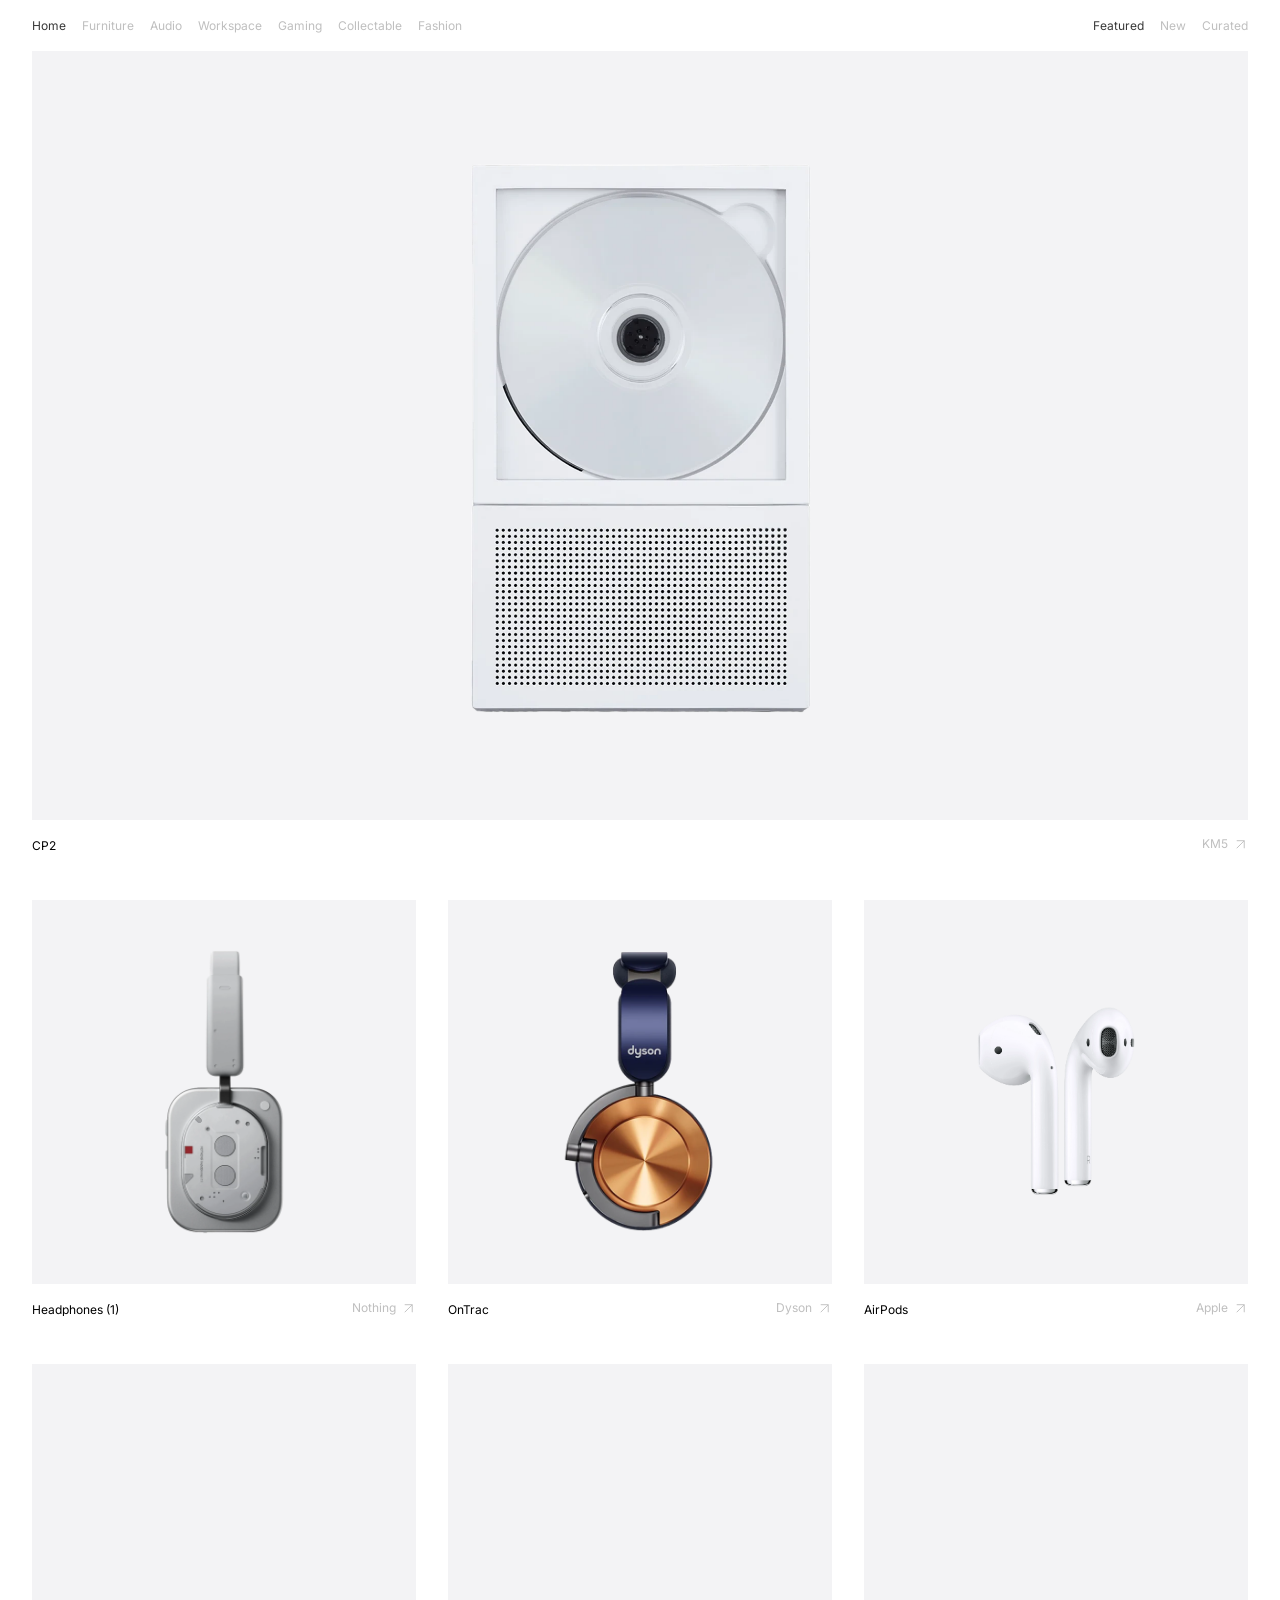
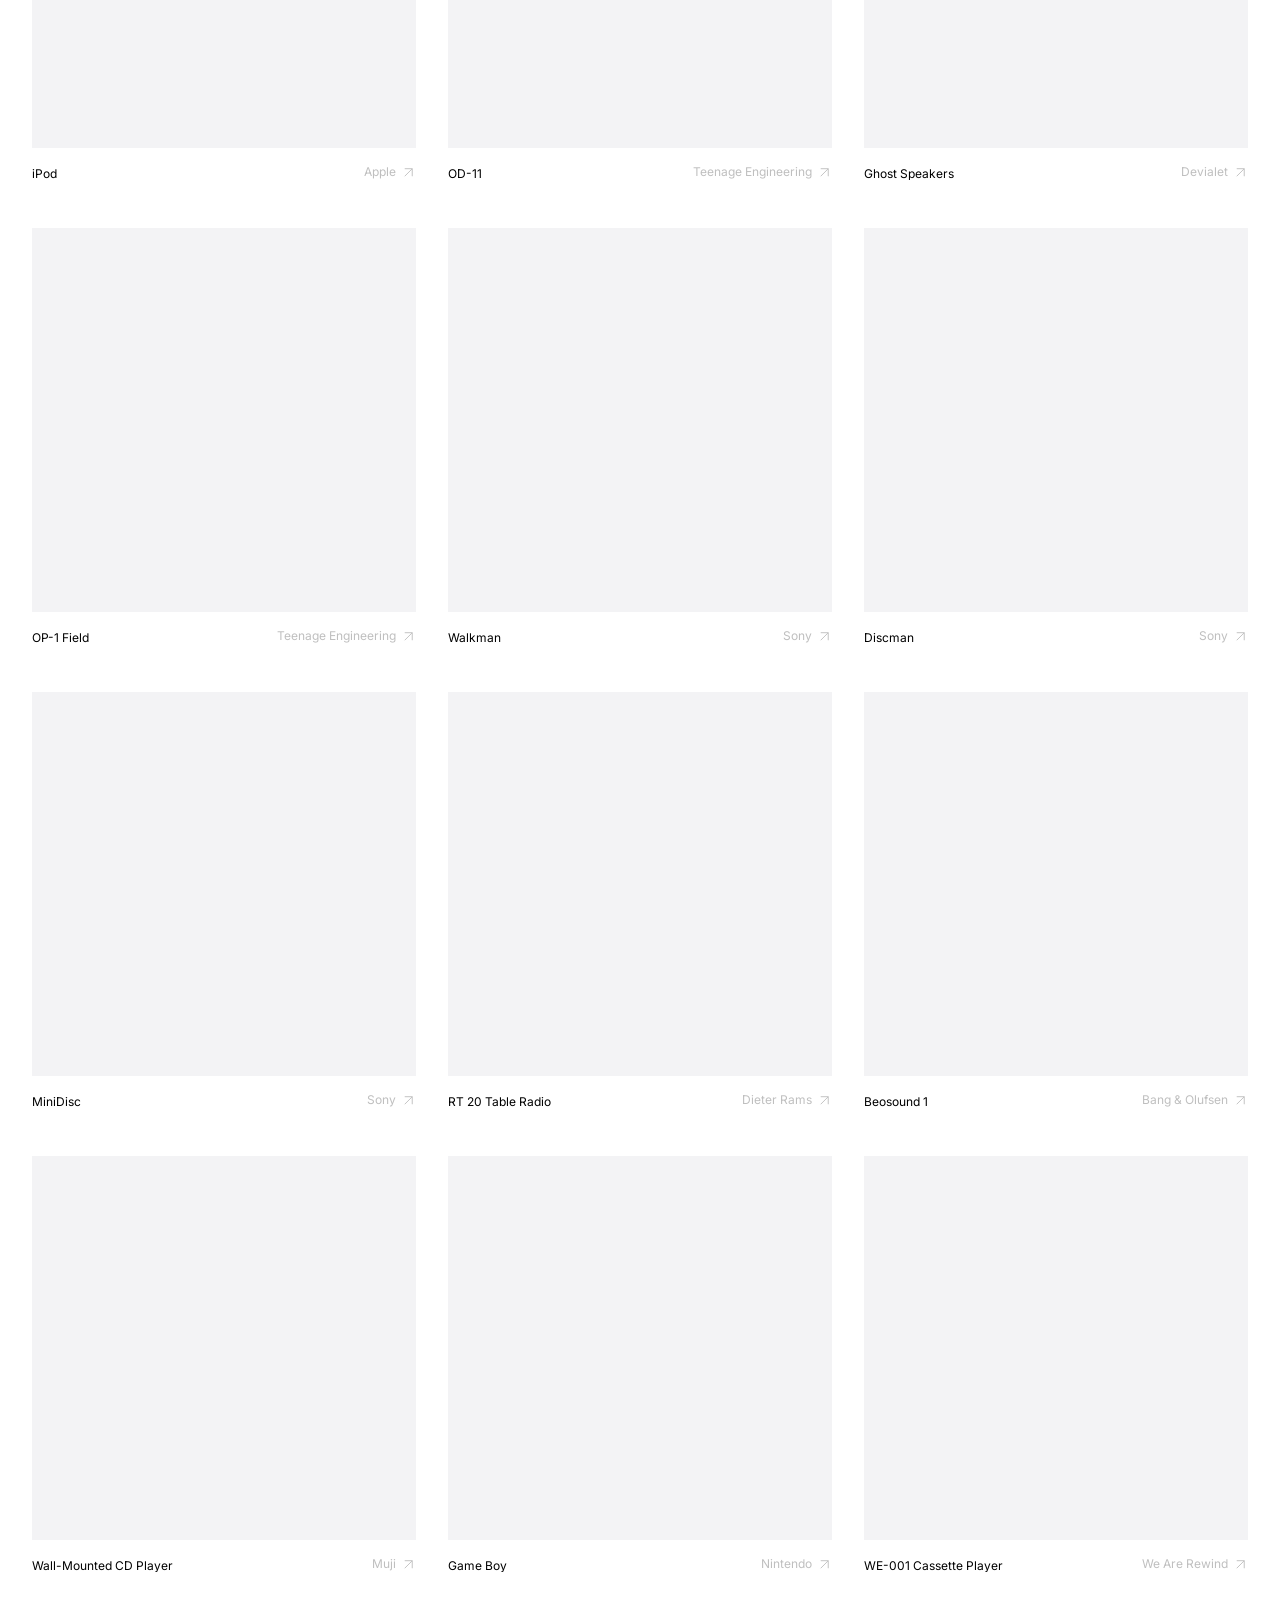
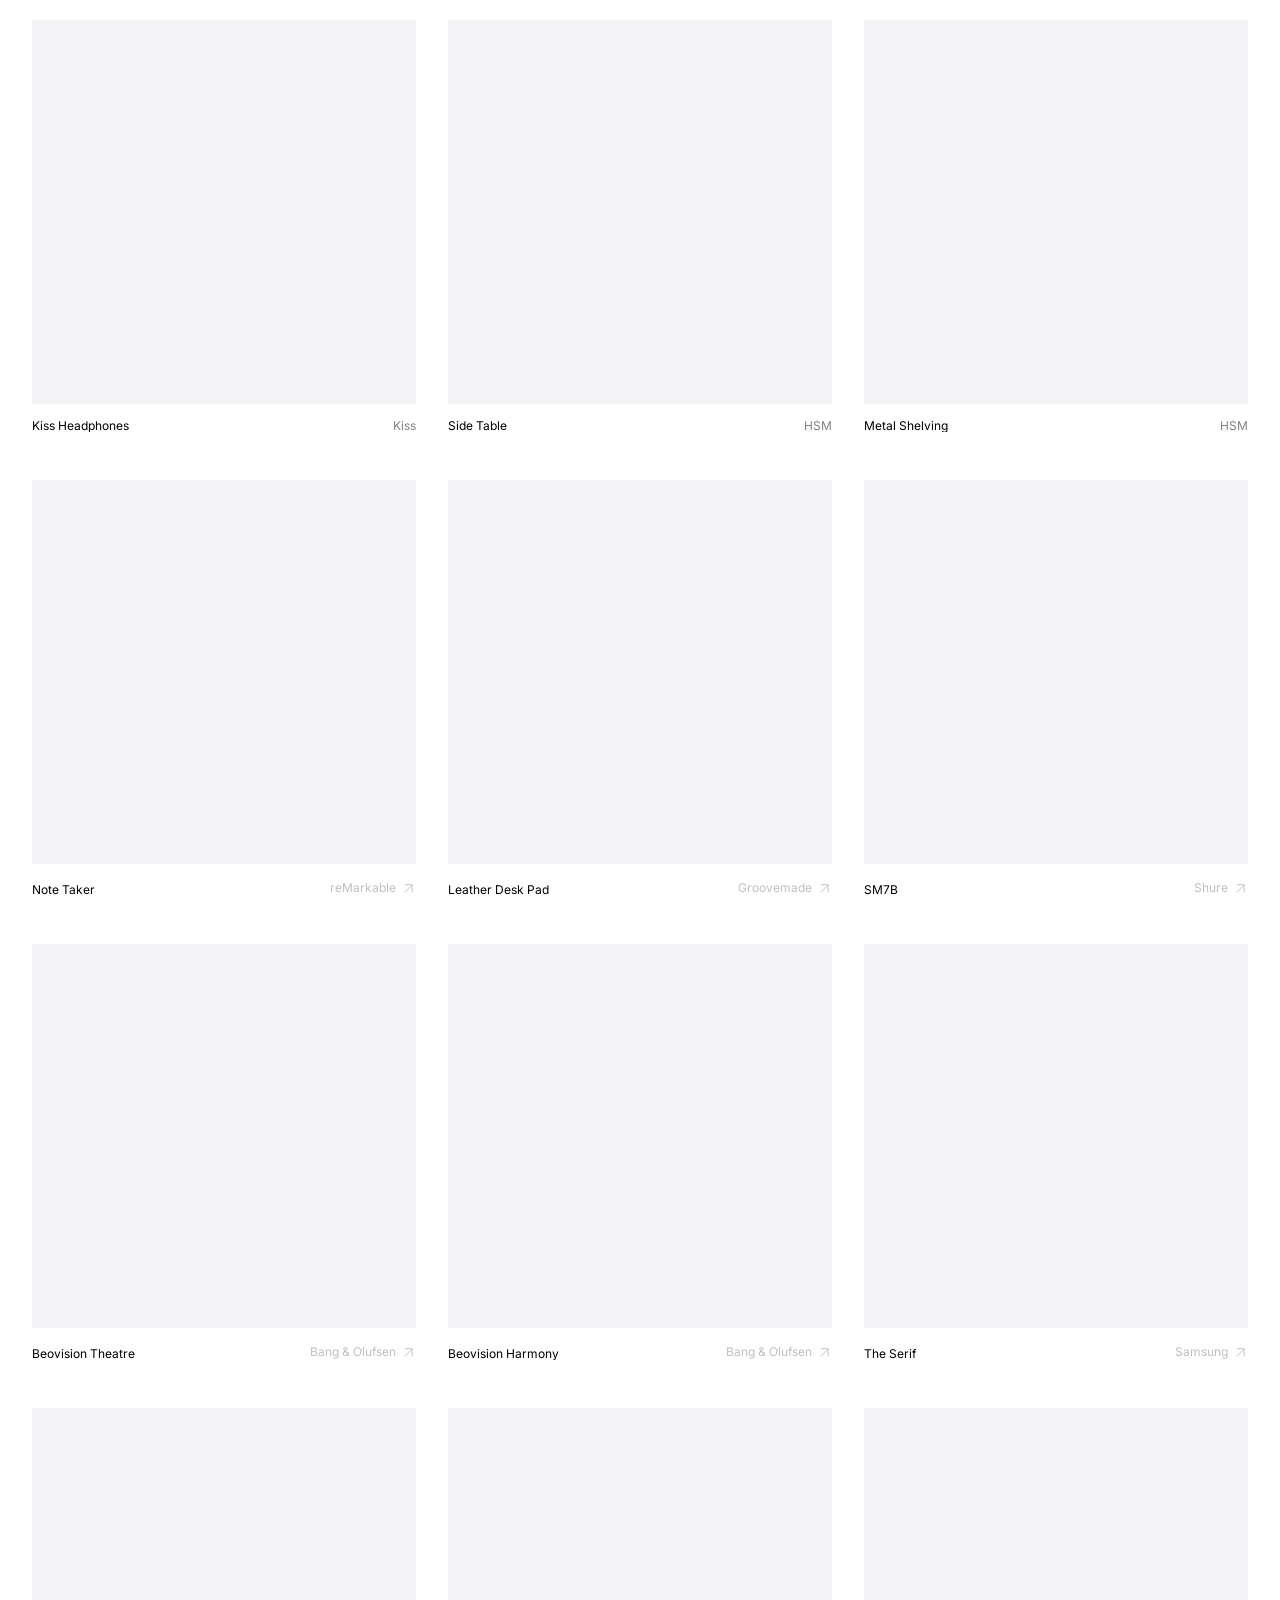
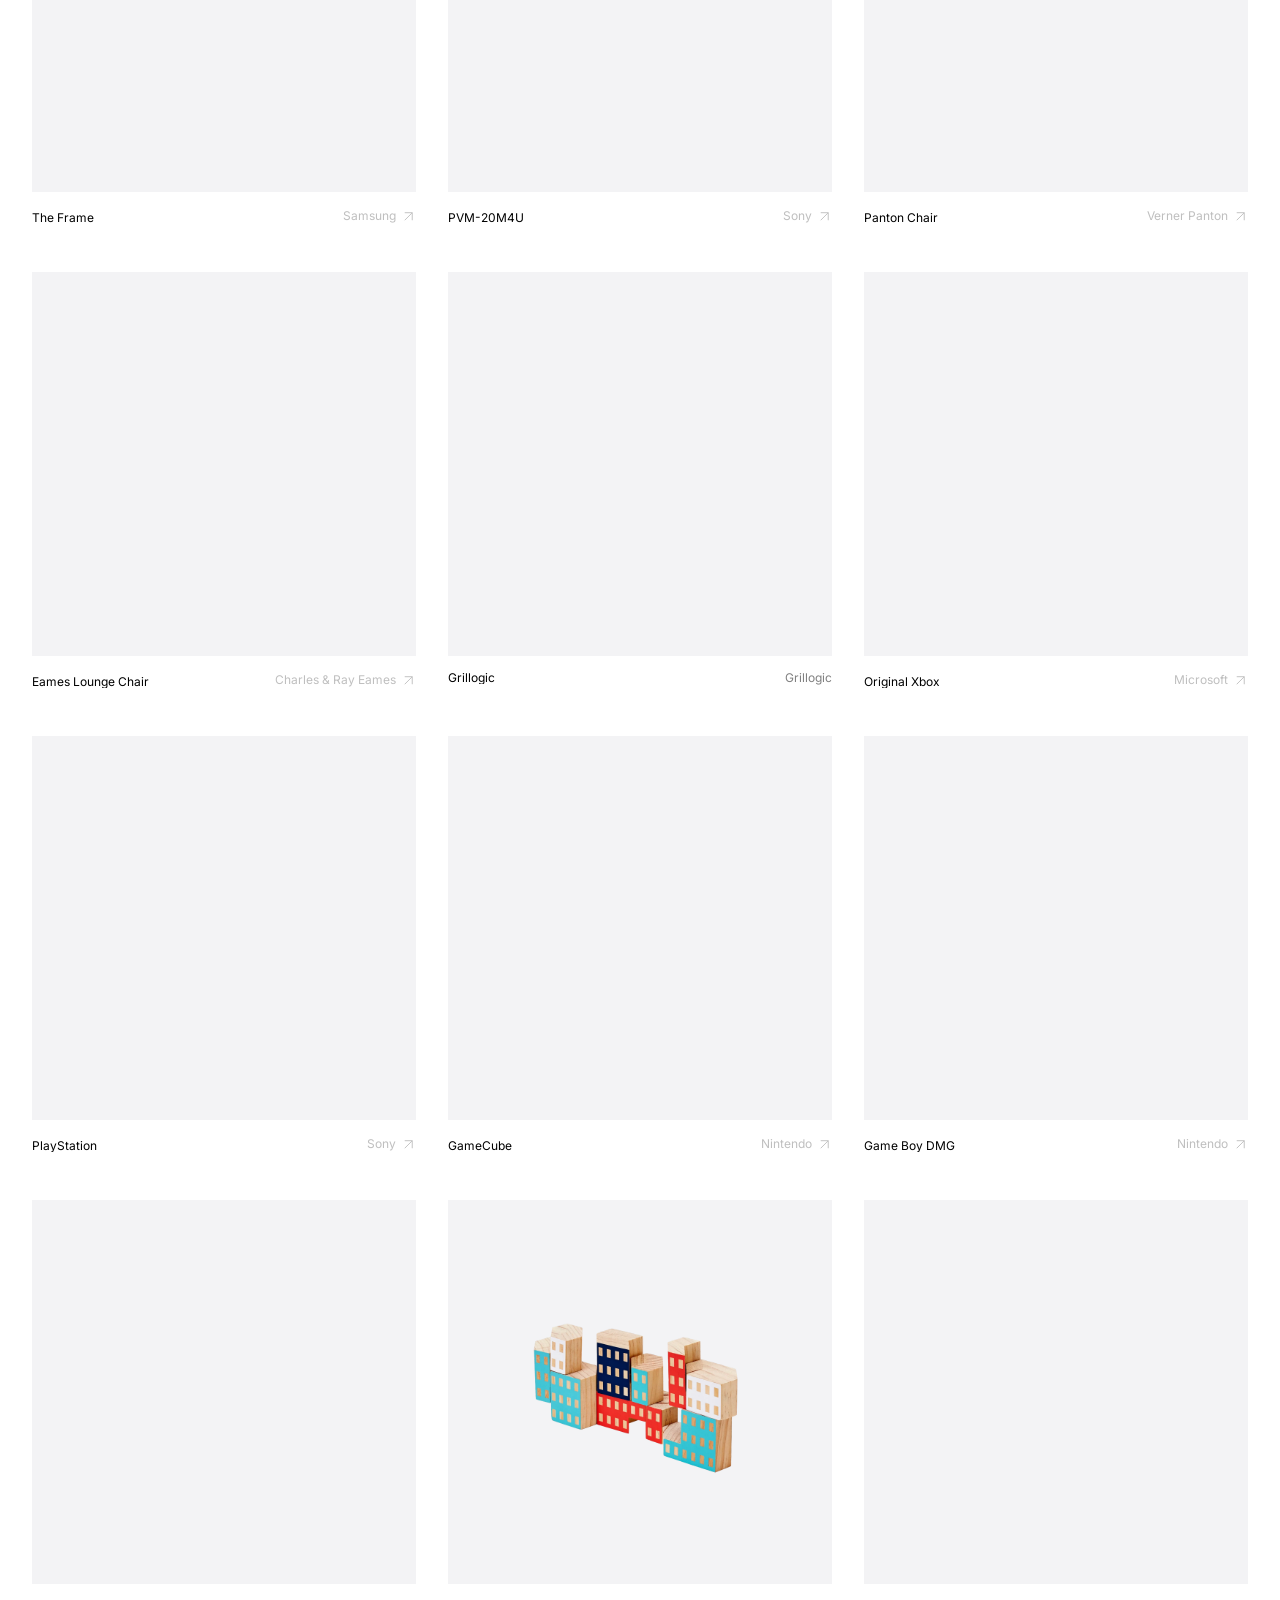
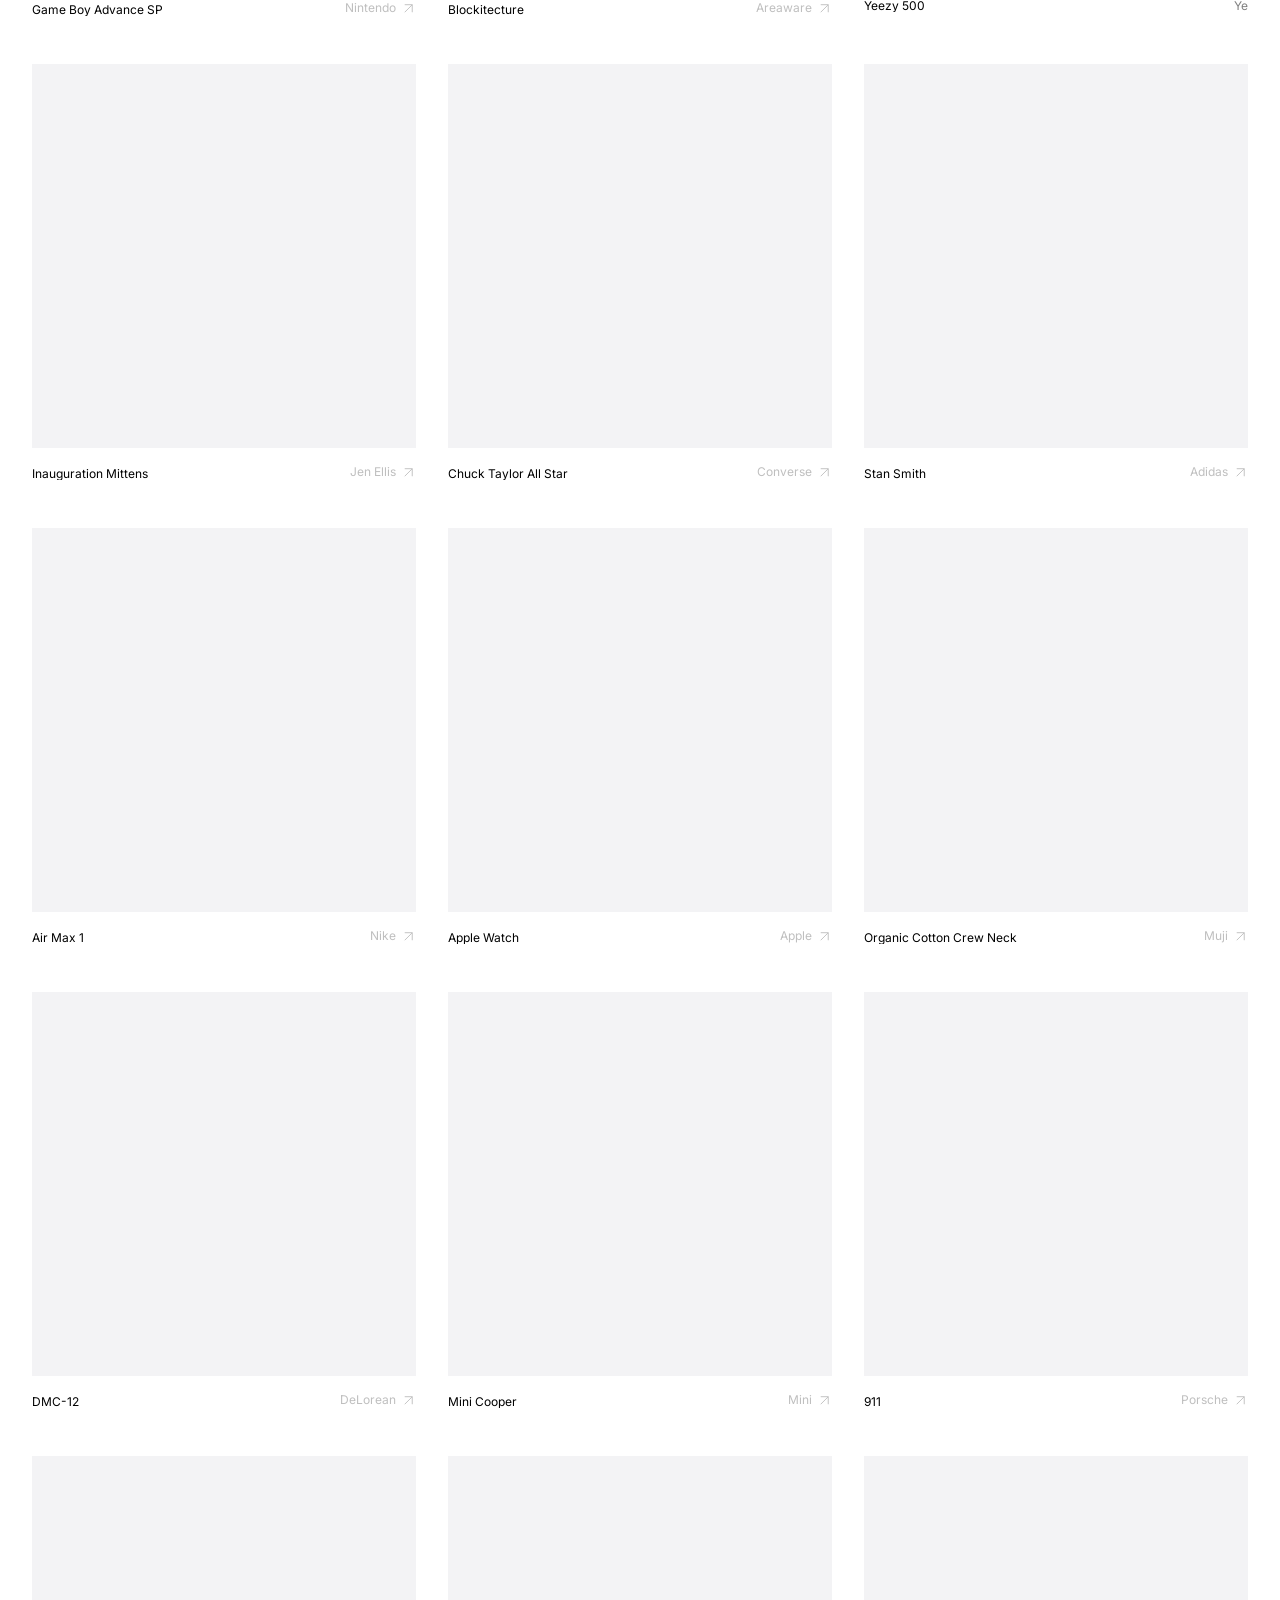
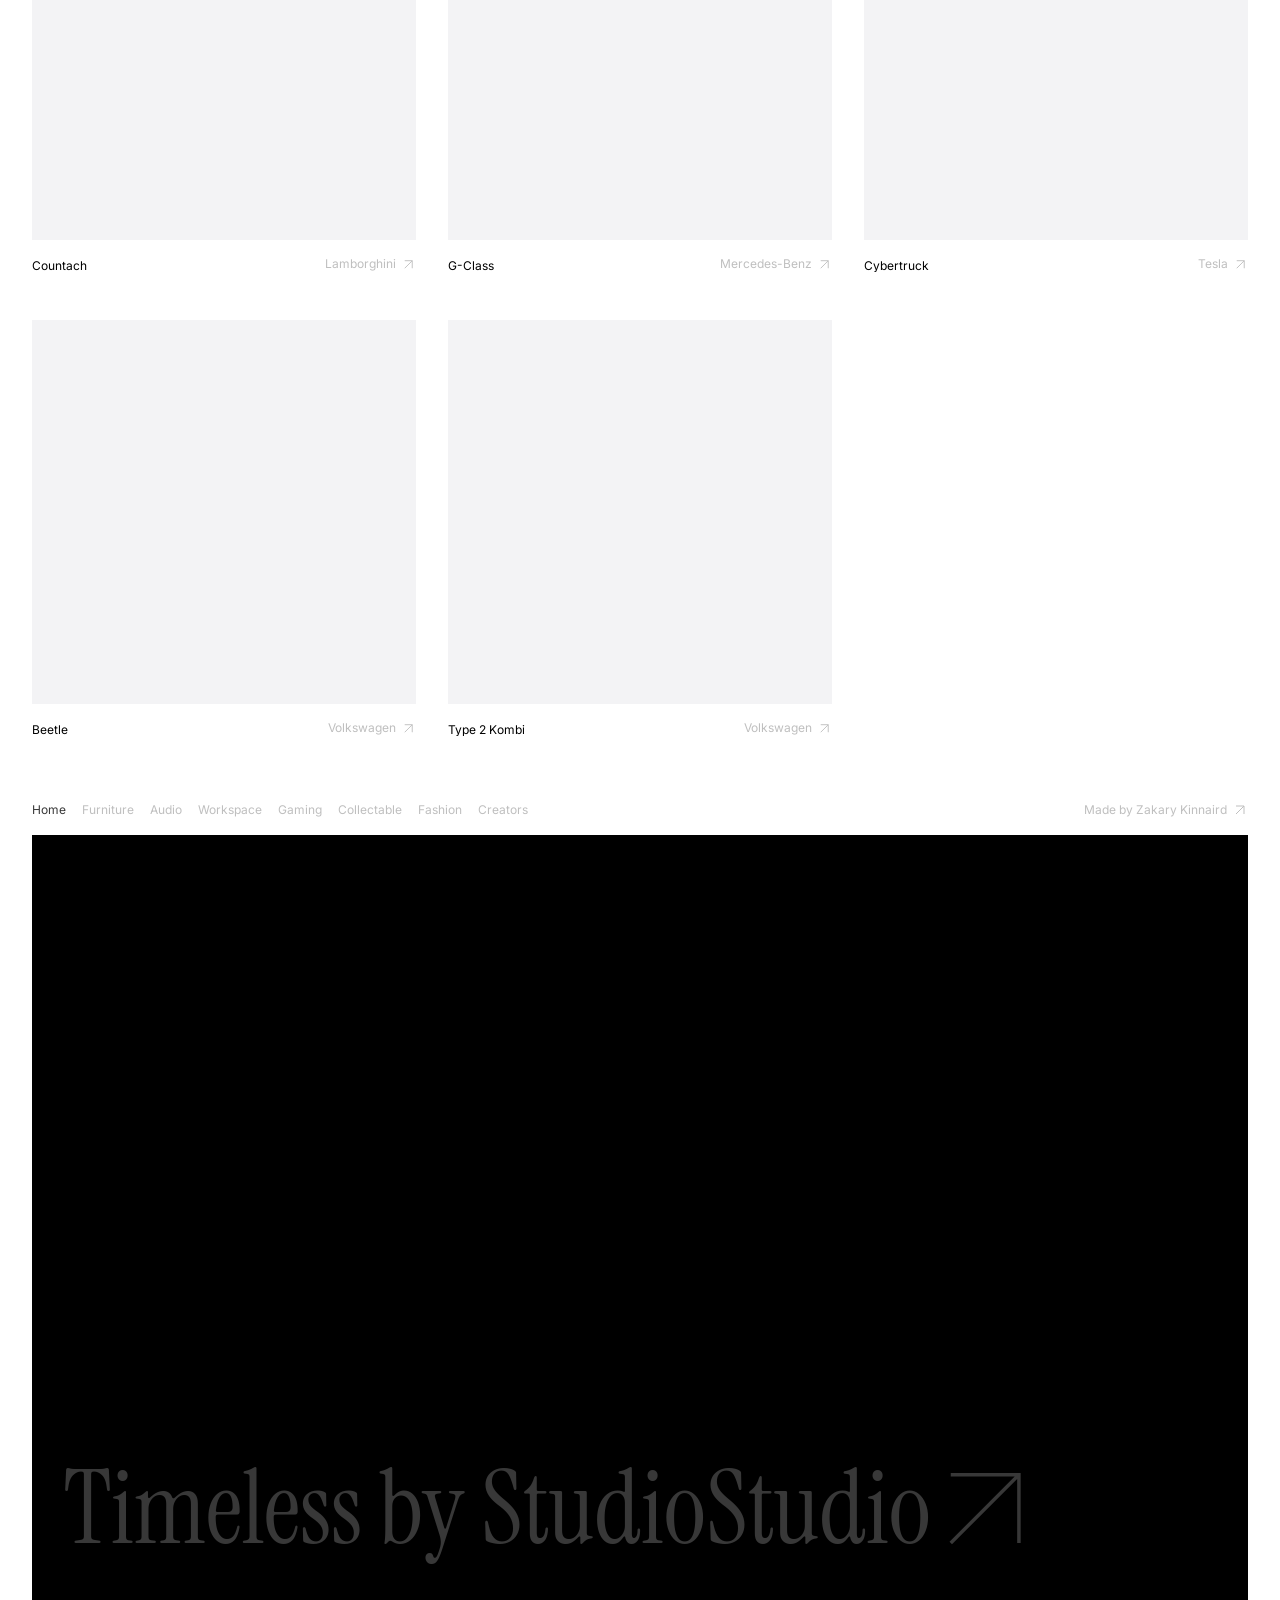
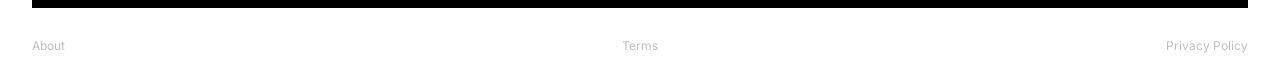
==== index.html @ f84cce1d "Integrate footer browse nav into the viewport stage and tighten layout. Browse nav shares the full-s" ====
<!DOCTYPE html>
<html lang="en">
<head>
    <meta charset="UTF-8">
    <meta name="viewport" content="width=device-width, initial-scale=1.0">
    <title>Timeless Objects — Design-led things that outlast trends</title>
    <meta name="description" content="A curated catalog of timeless objects — audio, furniture, tech, fashion, cars, and the creators behind them. Some you can buy. Some you can only admire.">
    <meta name="author" content="Timeless Objects">
    <meta name="robots" content="index, follow">
    <link rel="canonical" href="https://studiostudio.store/">
    <meta name="theme-color" content="#ffffff">
    <meta property="og:type" content="website">
    <meta property="og:site_name" content="Timeless Objects">
    <meta property="og:title" content="Timeless Objects">
    <meta property="og:description" content="A curated catalog of design-led things that outlast trends.">
    <meta property="og:url" content="https://studiostudio.store/">
    <meta property="og:image" content="https://studiostudio.store/images/objects/cp2.webp">
    <meta name="twitter:card" content="summary_large_image">
    <meta name="twitter:title" content="Timeless Objects">
    <meta name="twitter:description" content="A curated catalog of design-led things that outlast trends.">
    <meta name="twitter:image" content="https://studiostudio.store/images/objects/cp2.webp">
    <link rel="preconnect" href="https://fonts.googleapis.com">
    <link rel="preconnect" href="https://fonts.gstatic.com" crossorigin>
    <link href="https://fonts.googleapis.com/css2?family=Instrument+Serif&family=Inter:wght@400;500;600&display=swap" rel="stylesheet">
    <link rel="stylesheet" href="styles.css">
    <link rel="icon" href="images/favicon/favicon.svg" type="image/svg+xml">
    <link rel="manifest" href="images/favicon/site.webmanifest">
    <script>
        (function () {
            var height = Math.round(window.innerHeight);
            document.documentElement.style.setProperty("--top-screen-height", height + "px");
            if (height <= 700) {
                document.documentElement.classList.add("compact-top");
            }
            try {
                var entry = performance.getEntriesByType("navigation")[0];
                var isReload = entry && entry.type === "reload";
                if (!isReload && sessionStorage.getItem("timeless-nav-intro-seen")) {
                    document.documentElement.classList.add("nav-intro-seen");
                }
            } catch (error) {}
        })();
    </script>
</head>
<body>
    <div class="page page--catalog" data-node-id="1:977">
        <header class="site-header">
            <nav class="filter-bar" aria-label="Browse">
                <div class="filter-bar__group filter-bar__group--start"></div>
                <div class="filter-bar__group filter-bar__group--end"></div>
            </nav>
        </header>

        <main class="catalog" id="catalog" aria-live="polite"></main>

        <footer class="site-footer site-footer--catalog">
            <div class="site-footer__stage">
                <div class="site-footer__nav">
                    <nav class="filter-bar filter-bar--footer" aria-label="Footer browse">
                        <div class="filter-bar__group filter-bar__group--start"></div>
                        <div class="filter-bar__group filter-bar__group--end">
                            <a
                                class="site-footer__maker"
                                href="https://zakarykinnaird.com/"
                                target="_blank"
                                rel="noopener noreferrer"
                            >
                                <span class="site-footer__maker-label">Made by Zakary Kinnaird</span>
                                <svg class="site-footer__maker-icon" width="17" height="17" viewBox="0 0 17 17" fill="none" aria-hidden="true">
                                    <path d="M5 5h8v8M5 13l8-8" stroke="currentColor"/>
                                </svg>
                            </a>
                        </div>
                    </nav>
                </div>
                <div class="site-footer__credit">
                    <div class="site-footer__credit-panel">
                        <a class="site-footer__credit-link" href="about.html">
                            <span class="site-footer__text">Timeless by StudioStudio</span>
                            <svg class="site-footer__credit-icon" viewBox="46.828 46.823 82.118 82.118" fill="none" aria-hidden="true">
                                <path d="M48.828 48.823h78.118v78.118M48.828 126.941l78.118-78.118" stroke="currentColor" stroke-width="4"/>
                            </svg>
                        </a>
                    </div>
                </div>
            </div>
            <div class="site-footer__closing site-footer__closing--catalog">
                <nav class="site-footer__legal-nav site-footer__legal-nav--catalog" aria-label="Legal">
                    <a href="about.html" class="site-footer__legal-link">About</a>
                    <a href="terms.html" class="site-footer__legal-link site-footer__legal-link--terms">Terms</a>
                    <a href="privacy.html" class="site-footer__legal-link site-footer__legal-link--privacy">Privacy Policy</a>
                </nav>
            </div>
        </footer>
    </div>
    <script src="nav.js"></script>
    <script src="catalog.js"></script>
    <script src="main.js"></script>
</body>
</html>
---- styles.css ----
/* Figma tokens — file IQTXoSvIH6yAjoppLTlvnV, frame 585:6566 */
:root {
    --night: #383838;
    --text-dimmed: #bfbfbf;
    --background: #ffffff;
    --text-primary: #000000;
    --badge-border: #a6a6a6;
    --page-padding: 40px;
    --menu-padding: 20px;
    --section-gap: 48px;
    --title-size: 128px;
    --story-size: clamp(32px, 5.5vw, 88px);
    --story-block-gap: 120px;
    --footer-text-size: clamp(48px, 8vw, var(--detail-title-size));
    --footer-padding: 48px;
    --footer-top-gap: 40px;
    --reveal-duration: 1.35s;
    --reveal-ease: cubic-bezier(0.25, 0.1, 0.25, 1);
    --hero-develop-duration: 6.5s;
    --hero-develop-delay: 0.7s;
    --hero-develop-ease: cubic-bezier(0.22, 1, 0.36, 1);
    --nav-fade-delay: calc(var(--hero-develop-delay) + var(--hero-develop-duration) * 0.55);
    --story-develop-duration: calc(var(--hero-develop-duration) / 2);
    --story-develop-delay: calc(var(--hero-develop-delay) / 2);
    --polaroid-text: #f4f4f3;
    --text-develop-duration: var(--hero-develop-duration);
    --footer-develop-duration: calc(var(--text-develop-duration) * 1.5);
    --footer-develop-delay: calc(var(--hero-develop-delay) * 2);
    --footer-reveal-duration: calc(var(--reveal-duration) * 1.5);
    --link-hover-duration: 1.5s;
    --link-hover-ease: cubic-bezier(0.25, 0.1, 0.25, 1);
    --detail-nav-enter-duration: 260ms;
    --detail-nav-exit-duration: 180ms;
    --detail-nav-ease-out: cubic-bezier(0.23, 1, 0.32, 1);
    --placeholder: #f3f3f5;
    --text-muted: #808080;
    --catalog-padding: 32px;
    --screen-bottom-padding: 48px;
    --detail-title-size: 128px;
    --site-header-height: 51px;
    --footer-closing-height: 80px;
    --inter-ui-size: 12px;
    --external-link-size: 16px;
}

@font-face {
    font-family: "Instrument Serif";
    src: local("Instrument Serif");
    font-weight: 400;
    font-style: normal;
    font-display: swap;
}

*,
*::before,
*::after {
    margin: 0;
    padding: 0;
    box-sizing: border-box;
    -webkit-font-smoothing: antialiased;
    -moz-osx-font-smoothing: grayscale;
}

html {
    height: 100%;
    scroll-behavior: smooth;
}

body {
    min-height: 100%;
    background-color: var(--background);
    color: var(--text-primary);
    overflow-x: hidden;
}

img {
    display: block;
    max-width: 100%;
}

video {
    display: block;
    max-width: 100%;
}

a {
    color: inherit;
    text-decoration: none;
}

.page {
    width: 100%;
    min-height: 100%;
    display: flex;
    flex-direction: column;
    align-items: center;
}

/* Figma Desktop frame — nav + hero + title = one viewport */
.top-screen {
    width: 100%;
    height: var(--top-screen-height, 100svh);
    max-height: var(--top-screen-height, 100svh);
    display: flex;
    flex-direction: column;
    align-items: center;
    padding-left: var(--page-padding);
    padding-right: var(--page-padding);
    padding-top: env(safe-area-inset-top);
    padding-bottom: env(safe-area-inset-bottom);
    overflow: hidden;
}

/* Section: menu — 579:6534 */
.menu {
    width: 100%;
    display: flex;
    align-items: center;
    justify-content: center;
    padding-top: var(--menu-padding);
    padding-bottom: var(--menu-padding);
    flex-shrink: 0;
}

.top-screen:has(.hero-media.is-developing) .menu,
.top-screen:has(.hero-media.is-developing) .title-row .app-store-badge {
    opacity: 0;
    animation: nav-fade-in var(--reveal-duration) var(--reveal-ease) var(--nav-fade-delay) both;
}

html.nav-intro-seen .top-screen:has(.hero-media.is-developing) .menu,
html.nav-intro-seen .top-screen:has(.hero-media.is-developing) .title-row .app-store-badge {
    opacity: 1;
    animation: none;
}

@keyframes nav-fade-in {
    from {
        opacity: 0;
    }

    to {
        opacity: 1;
    }
}

.nav {
    width: 100%;
    display: grid;
    grid-template-columns: repeat(4, 1fr);
    align-items: center;
    font-family: Inter, "Helvetica Neue", Helvetica, sans-serif;
    font-size: var(--inter-ui-size);
    font-weight: 400;
    line-height: 1;
    white-space: nowrap;
}

.nav-link {
    font-weight: 500;
    transition: color var(--link-hover-duration) var(--link-hover-ease);
}

.nav-link--active {
    color: var(--night);
}

.nav-link--active:hover,
.nav-link--active:focus-visible {
    color: var(--text-dimmed);
}

.nav-link--spent {
    grid-column: 1;
    justify-self: start;
}

.nav-link--spent.nav-link--dimmed {
    grid-column: 1;
    justify-self: start;
}

.nav-spacer {
    grid-column: 2;
}

.nav-link--dimmed {
    color: var(--text-dimmed);
    grid-column: 3;
    justify-self: center;
}

.nav-link--dimmed:hover,
.nav-link--dimmed:focus-visible {
    color: var(--night);
}

.nav-link--about {
    grid-column: 3;
    justify-self: center;
}

.nav-link--dimmed[aria-disabled="true"] {
    cursor: default;
}

.nav-link--dimmed[aria-disabled="true"]:hover,
.nav-link--dimmed[aria-disabled="true"]:focus-visible {
    color: var(--text-dimmed);
}

.nav-link--download {
    grid-column: 4;
    justify-self: end;
}

/* Figma content column — 579:6540 */
.home-frame {
    width: 100%;
    flex: 1;
    min-height: 0;
    display: flex;
    flex-direction: column;
}

/* Section: hero — 579:6541 */
.hero {
    position: relative;
    width: 100%;
    flex: 1;
    min-height: 0;
    overflow: hidden;
}

.hero-media {
    position: absolute;
    inset: 0;
    overflow: hidden;
}

.hero-image {
    position: absolute;
    inset: 0;
    width: 100%;
    height: 100%;
    max-width: none;
    object-fit: cover;
    object-position: center;
    pointer-events: none;
    opacity: 0.08;
    filter: brightness(0.18) saturate(0.2) sepia(0.12);
}

.hero-develop,
.story-develop {
    position: absolute;
    inset: 0;
    pointer-events: none;
    opacity: 1;
    background: linear-gradient(
        180deg,
        rgba(244, 244, 243, 0.96) 0%,
        rgba(244, 244, 243, 0.94) 100%
    );
}

.hero-media.is-developing .hero-image {
    will-change: opacity, filter;
    animation: hero-photo-develop var(--hero-develop-duration) var(--hero-develop-ease) var(--hero-develop-delay) forwards;
}

.hero-media.is-developing .hero-develop {
    animation: hero-wash-clear var(--hero-develop-duration) var(--hero-develop-ease) var(--hero-develop-delay) forwards;
}

.hero-media.is-developed .hero-image {
    opacity: 1;
    filter: none;
}

.hero-media.is-developed .hero-develop {
    opacity: 0;
}

.hero-media--video .hero-video {
    position: absolute;
    inset: 0;
    width: 100%;
    height: 100%;
    max-width: none;
    object-fit: cover;
    object-position: center;
    pointer-events: none;
    opacity: 0.08;
    filter: brightness(0.18) saturate(0.2) sepia(0.12);
}

.hero-media--video.is-developing .hero-video {
    will-change: opacity, filter;
    animation: hero-photo-develop var(--hero-develop-duration) var(--hero-develop-ease) var(--hero-develop-delay) forwards;
}

.hero-media--video.is-developing .hero-develop {
    animation: hero-wash-clear var(--hero-develop-duration) var(--hero-develop-ease) var(--hero-develop-delay) forwards;
}

.hero-media--video.is-developed .hero-video {
    opacity: 1;
    filter: none;
}

.hero-media--video.is-developed .hero-develop {
    opacity: 0;
}

.hero-video--mobile {
    display: none;
}

@media (max-width: 768px) {
    .hero-video--desktop {
        display: none;
    }

    .hero-video--mobile {
        display: block;
    }
}

@keyframes hero-photo-develop {
    from {
        opacity: 0.08;
        filter: brightness(0.18) saturate(0.2) sepia(0.12);
    }

    to {
        opacity: 1;
        filter: brightness(1) saturate(1) sepia(0);
    }
}

@keyframes hero-wash-clear {
    to {
        opacity: 0;
    }
}

@media (prefers-reduced-motion: reduce) {
    .hero-image,
    .hero-media--video .hero-video {
        opacity: 1;
        filter: none;
    }

    .hero-develop,
    .story-develop {
        display: none;
    }

    .hero-media.is-developing .hero-image,
    .hero-media.is-developing .hero-develop,
    .hero-media--video.is-developing .hero-video,
    .hero-media--video.is-developing .hero-develop,
    .story-media.is-visible .story-image,
    .story-media.is-visible .story-develop {
        animation: none;
    }

    .story-media .story-image {
        opacity: 1;
        filter: none;
    }

    .menu,
    .title-row .app-store-badge {
        opacity: 1;
        animation: none;
    }

    .story-copy a:hover,
    .story-copy a:focus-visible {
        text-decoration: underline;
        text-underline-offset: 0.12em;
    }

    .story-copy a:hover::after,
    .story-copy a:focus-visible::after {
        transform: scaleX(0);
    }

    .story-line--split.is-visible .story-line__segment {
        animation: none;
        color: var(--text-primary);
    }
}

/* Section: title row — 579:6542 + 579:6544 */
.title-row {
    width: 100%;
    display: flex;
    align-items: center;
    justify-content: space-between;
    gap: 24px;
    flex-shrink: 0;
    padding-top: var(--section-gap);
    padding-bottom: var(--page-padding);
    min-height: calc(var(--title-size) + var(--section-gap) + var(--page-padding));
}

.title {
    font-family: "Instrument Serif", Georgia, "Times New Roman", serif;
    font-size: var(--title-size);
    font-weight: 400;
    line-height: 1;
    color: var(--text-primary);
    word-break: break-word;
}

@media (min-width: 769px) {
    .title {
        /* Serif cap height sits low in the em box at large sizes */
        transform: translateY(-0.06em);
    }
}

/* App Store badge — Component 2, 579:6544 */
.app-store-badge {
    display: inline-flex;
    align-items: center;
    flex-shrink: 0;
    width: 120px;
    height: 40px;
    padding: 0;
    background: #000000;
    border: 1px solid var(--badge-border);
    border-radius: 6px;
    overflow: hidden;
    transition: opacity 0.2s ease;
}

.app-store-badge:hover {
    opacity: 0.88;
}

.app-store-badge__icon {
    position: relative;
    width: 20px;
    height: 24px;
    margin-left: 7px;
    flex-shrink: 0;
    overflow: hidden;
}

.app-store-badge__icon img {
    position: absolute;
    inset: 0;
    width: 100%;
    height: 100%;
}

.app-store-badge__copy {
    display: flex;
    flex-direction: column;
    align-items: flex-start;
    justify-content: center;
    margin-left: 8px;
    color: #ffffff;
}

.app-store-badge__line {
    font-family: -apple-system, BlinkMacSystemFont, "SF Pro Text", "Helvetica Neue", sans-serif;
    font-size: 9px;
    font-weight: 500;
    line-height: 9px;
}

.app-store-badge__store {
    font-family: -apple-system, BlinkMacSystemFont, "SF Pro Display", "Helvetica Neue", sans-serif;
    font-size: 18px;
    font-weight: 500;
    line-height: 1;
    letter-spacing: -0.47px;
}

@media (max-width: 1200px) {
    :root {
        --title-size: clamp(64px, 8vw, 128px);
        --section-gap: clamp(24px, 3vw, 48px);
    }
}

@media (max-width: 768px) {
    :root {
        --page-padding: 20px;
        --title-size: clamp(48px, 12vw, 96px);
        --section-gap: 24px;
    }

    .menu {
        align-items: center;
        height: auto;
        padding-top: var(--menu-padding);
        padding-bottom: var(--menu-padding);
    }

    .title-row {
        align-items: center;
        gap: 16px;
        min-height: auto;
        padding-top: var(--section-gap);
        padding-bottom: 20px;
    }

    .title {
        transform: translateY(-0.04em);
    }
}

html.compact-top {
    --title-size: clamp(40px, 11vw, 72px);
    --section-gap: 16px;
}

html.compact-top .menu {
    align-items: center;
    height: auto;
    padding-top: var(--menu-padding);
    padding-bottom: var(--menu-padding);
}

html.compact-top .title-row {
    padding-bottom: 16px;
}

/* Story page — frame 585:6584 */
.story {
    width: 100%;
    padding-left: var(--page-padding);
    padding-right: var(--page-padding);
}

/* About page — frame 595:8399 */
.about {
    width: 100%;
    padding-left: var(--page-padding);
    padding-right: var(--page-padding);
    padding-bottom: var(--page-padding);
    display: flex;
    flex-direction: column;
    gap: var(--story-block-gap);
}

.about-copy {
    padding-top: var(--story-block-gap);
}

.about-copy .story-copy {
    gap: 0.75em;
}

.about-copy .story-line--lead {
    margin-bottom: 0.75em;
}

.about-copy .story-line--close {
    margin-top: 2.5em;
}

.story-intro {
    padding-top: var(--story-block-gap);
    padding-bottom: var(--story-block-gap);
}

.story-block {
    display: flex;
    flex-direction: column;
    gap: var(--story-block-gap);
    padding-bottom: var(--story-block-gap);
}

.story-block--last {
    padding-bottom: calc(var(--story-block-gap) + var(--page-padding));
}

.story-image {
    width: 100%;
    height: auto;
    max-width: none;
    display: block;
}

.story-media {
    position: relative;
    width: 100%;
}

.story-media .story-image {
    opacity: 0.08;
    filter: brightness(0.18) saturate(0.2) sepia(0.12);
}

.story-media.is-visible .story-image {
    will-change: opacity, filter;
    animation: hero-photo-develop var(--story-develop-duration) var(--hero-develop-ease) var(--story-develop-delay) forwards;
}

.story-media.is-visible .story-develop {
    animation: hero-wash-clear var(--story-develop-duration) var(--hero-develop-ease) var(--story-develop-delay) forwards;
}

.story-media.is-developed .story-image {
    opacity: 1;
    filter: none;
}

.story-media.is-developed .story-develop {
    opacity: 0;
}

.story-copy {
    display: flex;
    flex-direction: column;
    gap: 0.15em;
}

.story-line {
    font-family: "Instrument Serif", Georgia, "Times New Roman", serif;
    font-size: var(--story-size);
    font-weight: 400;
    line-height: 1.15;
    color: var(--polaroid-text);
}

.story-line--lead {
    margin-bottom: 0.35em;
}

.story-line--close {
    margin-top: 0.65em;
}

.story-copy a {
    color: inherit;
    text-decoration: none;
    position: relative;
    transition: none;
}

.story-copy a::after {
    content: "";
    position: absolute;
    left: 0;
    bottom: 0.08em;
    width: 100%;
    height: 1px;
    background: currentColor;
    transform: scaleX(0);
    transform-origin: left center;
    transition: transform var(--link-hover-duration) var(--link-hover-ease);
}

.story-copy a:hover,
.story-copy a:focus-visible {
    color: var(--text-dimmed);
    transition: color var(--link-hover-duration) var(--link-hover-ease);
}

.story-copy a:hover::after,
.story-copy a:focus-visible::after {
    transform: scaleX(1);
}

.story-line--split.is-visible {
    animation: none;
    will-change: auto;
}

.story-line--split.is-visible .story-line__segment {
    display: inline;
    color: var(--polaroid-text);
    will-change: color;
    animation: text-polaroid-develop var(--text-develop-duration) var(--hero-develop-ease) var(--reveal-delay, 0ms) forwards;
}

.story-line--split .story-line__segment {
    color: var(--polaroid-text);
}

/* Scroll reveal — polaroid develop on editorial text */
@keyframes text-polaroid-develop {
    from {
        color: var(--polaroid-text);
    }

    to {
        color: var(--text-primary);
    }
}

@keyframes text-polaroid-develop-muted {
    from {
        color: var(--polaroid-text);
    }

    to {
        color: var(--text-muted);
    }
}

@keyframes footer-credit-fade-in {
    from {
        opacity: 0;
    }

    to {
        opacity: 1;
    }
}

.story-line.is-visible:not(.story-line--split) {
    will-change: color;
    animation: text-polaroid-develop var(--text-develop-duration) var(--hero-develop-ease) var(--reveal-delay, 0ms) forwards;
}

.site-footer__title.is-visible {
    will-change: color;
    animation: text-polaroid-develop var(--footer-develop-duration) var(--hero-develop-ease) var(--footer-develop-delay) forwards;
}

.site-footer__text.is-visible {
    will-change: opacity;
    animation: footer-credit-fade-in var(--footer-develop-duration) var(--hero-develop-ease) var(--footer-develop-delay) forwards;
}

.site-footer__closing .app-store-badge {
    opacity: 0;
    transition: opacity var(--footer-reveal-duration) var(--reveal-ease);
    transition-delay: 0ms;
}

.site-footer__closing .app-store-badge.is-visible {
    opacity: 1;
    transition-delay: var(--footer-develop-delay);
}

@media (prefers-reduced-motion: reduce) {
    .story-line,
    .story-line__segment,
    .site-footer__title,
    .site-footer__credit-title {
        color: var(--text-primary);
        animation: none;
    }

    .site-footer__credit-title {
        color: var(--text-dimmed);
    }

    .site-footer__text {
        opacity: 1;
        animation: none;
    }

    .site-footer__closing .app-store-badge {
        opacity: 1;
        transition: none;
    }
}

.site-footer {
    width: 100%;
    min-height: 100vh;
    min-height: 100dvh;
    padding-top: 0;
    padding-left: var(--page-padding);
    padding-right: var(--page-padding);
    display: flex;
    flex-direction: column;
}

.site-footer__credit {
    width: 100%;
    flex: 1 1 auto;
    display: flex;
    align-items: flex-end;
    justify-content: flex-end;
    min-height: 0;
    margin-top: var(--footer-top-gap);
    padding-right: var(--footer-padding);
    padding-bottom: var(--footer-padding);
    padding-left: var(--footer-padding);
    background: #000000;
}

.site-footer__text {
    font-family: "Instrument Serif", Georgia, "Times New Roman", serif;
    font-size: var(--footer-text-size);
    font-weight: 400;
    line-height: 1.05;
    color: var(--night);
    opacity: 0;
}

.site-footer__closing {
    position: relative;
    width: 100%;
    flex-shrink: 0;
    display: flex;
    flex-direction: column;
    align-items: stretch;
    min-height: calc(var(--title-size) + var(--section-gap) + var(--menu-padding) * 3);
    padding-top: calc(var(--section-gap) + 12px);
    padding-bottom: calc(var(--menu-padding) + env(safe-area-inset-bottom, 0px));
    background: var(--background);
}

.site-footer__title-row {
    width: 100%;
    display: flex;
    align-items: center;
    justify-content: space-between;
    gap: 24px;
}

.site-footer__title {
    word-break: break-word;
    color: var(--polaroid-text);
}

@media (min-width: 769px) {
    .site-footer__title {
        transform: translateY(-0.06em);
    }
}

.site-footer__legal-nav {
    margin-top: auto;
    width: 100%;
    display: grid;
    grid-template-columns: repeat(4, 1fr);
    align-items: center;
    font-family: Inter, "Helvetica Neue", Helvetica, sans-serif;
    font-size: var(--inter-ui-size);
    font-weight: 400;
    line-height: 1;
    white-space: nowrap;
}

.site-footer__legal-link {
    color: var(--text-dimmed);
    transition: color var(--link-hover-duration) var(--link-hover-ease);
}

.site-footer__legal-link--terms {
    grid-column: 3;
    justify-self: center;
}

.site-footer__legal-link--privacy {
    grid-column: 4;
    justify-self: end;
}

.site-footer__legal-link:hover,
.site-footer__legal-link:focus-visible {
    color: var(--night);
}

@media (max-width: 768px) {
    :root {
        --story-block-gap: 72px;
        --footer-top-gap: var(--menu-padding);
    }

    .story-intro {
        padding-top: 64px;
        padding-bottom: 64px;
    }

    .site-footer__title {
        transform: translateY(-0.04em);
    }

    .site-footer__credit {
        padding: var(--menu-padding);
        padding-bottom: calc(var(--menu-padding) + env(safe-area-inset-bottom, 0px));
    }

    .site-footer__closing {
        min-height: calc(var(--title-size) + var(--section-gap) + var(--menu-padding) * 2);
        padding-top: var(--section-gap);
        padding-bottom: calc(var(--menu-padding) + env(safe-area-inset-bottom, 0px));
    }
}

@media (max-width: 480px) {
    :root {
        --story-block-gap: 56px;
    }
}

/* Legal pages — privacy, terms */
.page--legal {
    align-items: stretch;
}

.legal-header {
    width: 100%;
}

.legal-header__intro,
.legal {
    width: min(680px, 100%);
    margin-left: auto;
    margin-right: auto;
    padding-left: var(--page-padding);
    padding-right: var(--page-padding);
}

.legal-header__intro {
    padding-top: var(--section-gap);
    padding-bottom: calc(var(--section-gap) + 8px);
}

.legal-title {
    font-family: "Instrument Serif", Georgia, "Times New Roman", serif;
    font-size: clamp(48px, 10vw, 96px);
    font-weight: 400;
    line-height: 1;
    color: var(--text-primary);
}

.legal-meta {
    margin-top: 16px;
    font-family: Inter, "Helvetica Neue", Helvetica, sans-serif;
    font-size: var(--inter-ui-size);
    font-weight: 400;
    line-height: 1.4;
    color: var(--text-dimmed);
}

.legal {
    padding-bottom: calc(var(--story-block-gap) + var(--page-padding));
}

.legal-section + .legal-section {
    margin-top: 40px;
}

.legal-heading {
    font-family: Inter, "Helvetica Neue", Helvetica, sans-serif;
    font-size: var(--inter-ui-size);
    font-weight: 400;
    line-height: 1.4;
    color: var(--night);
    margin-bottom: 12px;
}

.legal p {
    font-family: "Helvetica Neue", Helvetica, Inter, sans-serif;
    font-size: 17px;
    font-weight: 400;
    line-height: 1.55;
    color: var(--text-primary);
}

.legal p + p {
    margin-top: 1em;
}

.legal a {
    text-decoration: underline;
    text-underline-offset: 0.15em;
    transition: color var(--link-hover-duration) var(--link-hover-ease);
}

.legal a:hover,
.legal a:focus-visible {
    color: var(--night);
}

.legal-list {
    margin-top: 1em;
    padding-left: 1.25em;
    font-family: "Helvetica Neue", Helvetica, Inter, sans-serif;
    font-size: 17px;
    line-height: 1.55;
    color: var(--text-primary);
}

.legal-list li + li {
    margin-top: 0.5em;
}

.site-footer--compact {
    min-height: auto;
}

.site-footer--compact .site-footer__closing {
    min-height: calc(var(--title-size) + var(--section-gap) + var(--menu-padding) * 2);
}

/* Timeless Objects — catalog footer */
.site-footer--catalog {
    min-height: auto;
    padding-left: 0;
    padding-right: 0;
}

.site-footer--catalog .site-footer__stage {
    display: flex;
    flex-direction: column;
    height: calc(var(--top-screen-height, 100svh) - var(--footer-closing-height));
    min-height: calc(var(--top-screen-height, 100svh) - var(--footer-closing-height));
    padding-top: 0;
    padding-right: var(--catalog-padding);
    padding-left: var(--catalog-padding);
    padding-bottom: 0;
    background: var(--background);
    box-sizing: border-box;
}

.site-footer--catalog .site-footer__nav {
    flex-shrink: 0;
    display: flex;
    align-items: center;
    height: var(--site-header-height);
    min-height: var(--site-header-height);
    padding: 0;
    background: transparent;
}

.site-footer--catalog .site-footer__nav .filter-bar {
    width: 100%;
}

.filter-bar--footer .filter-bar__group--end {
    margin-left: auto;
}

.site-footer__maker {
    display: inline-flex;
    align-items: center;
    gap: 0.35em;
    color: var(--text-dimmed);
    text-decoration: none;
    font-family: Inter, "Helvetica Neue", Helvetica, sans-serif;
    font-size: var(--inter-ui-size);
    font-weight: 400;
    line-height: 1;
    white-space: nowrap;
    transition: color var(--link-hover-duration) var(--link-hover-ease);
}

.site-footer__maker:hover,
.site-footer__maker:focus-visible {
    color: var(--night);
}

.site-footer__maker-icon {
    flex-shrink: 0;
}

.site-footer--catalog .site-footer__credit {
    flex: 1;
    min-height: 0;
    display: flex;
    flex-direction: column;
    align-items: stretch;
    margin-top: 0;
    padding: 0;
    background: transparent;
    box-sizing: border-box;
}

.site-footer__credit-panel {
    flex: 1;
    display: flex;
    align-items: flex-end;
    justify-content: flex-start;
    min-height: 0;
    width: 100%;
    padding: var(--catalog-padding);
    padding-bottom: calc(var(--screen-bottom-padding) + env(safe-area-inset-bottom, 0px));
    background: #000000;
    box-sizing: border-box;
}

.site-footer__credit-link {
    display: inline-flex;
    align-items: center;
    gap: 0;
    max-width: 100%;
    color: inherit;
    text-decoration: none;
    transition: color var(--link-hover-duration) var(--link-hover-ease);
}

.site-footer__credit-link:hover,
.site-footer__credit-link:focus-visible {
    color: var(--background);
}

.site-footer__credit-icon {
    width: 0.70em;
    height: 0.70em;
    margin-left: 0.18em;
    flex-shrink: 0;
    color: inherit;
    opacity: 0;
    transition:
        color var(--link-hover-duration) var(--link-hover-ease),
        opacity var(--link-hover-duration) var(--link-hover-ease);
}

.page--about-timeless .site-footer__credit {
    height: calc(var(--top-screen-height, 100svh) - var(--footer-closing-height));
    min-height: calc(var(--top-screen-height, 100svh) - var(--footer-closing-height));
    flex: none;
    display: flex;
    flex-direction: column;
    margin-top: 0;
    padding-top: var(--catalog-padding);
    padding-right: var(--catalog-padding);
    padding-left: var(--catalog-padding);
    padding-bottom: 0;
    background: var(--background);
    box-sizing: border-box;
}

.site-footer--catalog .site-footer__credit-link,
.page--about-timeless .site-footer__credit-link {
    font-size: clamp(48px, 8vw, var(--detail-title-size));
    line-height: 1;
    color: var(--night);
    transition: color var(--link-hover-duration) var(--link-hover-ease);
}

.site-footer--catalog .site-footer__credit-link:hover,
.site-footer--catalog .site-footer__credit-link:focus-visible,
.page--about-timeless .site-footer__credit-link:hover,
.page--about-timeless .site-footer__credit-link:focus-visible {
    color: var(--background);
}

.site-footer--catalog .site-footer__text,
.page--about-timeless .site-footer__text {
    font-size: inherit;
    line-height: inherit;
    color: inherit;
    opacity: 0;
    transition: color var(--link-hover-duration) var(--link-hover-ease);
}

.site-footer__text.is-visible + .site-footer__credit-icon {
    animation: footer-credit-fade-in var(--footer-develop-duration) var(--hero-develop-ease) var(--footer-develop-delay) forwards;
}

.site-footer__closing--catalog {
    min-height: auto;
    padding: var(--catalog-padding);
    padding-bottom: calc(var(--catalog-padding) + env(safe-area-inset-bottom, 0px));
}

.site-footer__legal-nav--catalog {
    grid-template-columns: repeat(3, 1fr);
}

.site-footer__legal-nav--catalog .site-footer__legal-link:first-child {
    justify-self: start;
}

.site-footer__legal-nav--catalog .site-footer__legal-link--terms {
    grid-column: 2;
    justify-self: center;
}

.site-footer__legal-nav--catalog .site-footer__legal-link--privacy {
    grid-column: 3;
    justify-self: end;
}

/* Timeless Objects — catalog */
.page--catalog {
    align-items: stretch;
    min-height: 100%;
}

.site-header {
    position: fixed;
    top: env(safe-area-inset-top, 0px);
    left: 0;
    right: 0;
    z-index: 25;
    display: flex;
    align-items: center;
    height: var(--site-header-height);
    padding: 0 var(--catalog-padding);
    background: var(--background);
    pointer-events: none;
}

.site-header > * {
    pointer-events: auto;
}

.page--catalog .site-header {
    opacity: 0;
}

.page--catalog:has(.catalog > .object-screen--featured .hero-media.is-developing) .site-header {
    animation: nav-fade-in var(--reveal-duration) var(--reveal-ease) var(--nav-fade-delay) both;
}

.page--catalog:has(.catalog > .object-screen--featured .hero-media.is-developed) .site-header {
    opacity: 1;
}

html.nav-intro-seen .page--catalog .site-header {
    opacity: 1;
    animation: none;
}

.filter-bar {
    display: flex;
    align-items: center;
    justify-content: space-between;
    gap: 24px;
    width: 100%;
}

.filter-bar__group {
    display: flex;
    flex-wrap: wrap;
    align-items: center;
    gap: 12px 16px;
}

.filter-bar__group--end {
    flex-shrink: 0;
    margin-left: auto;
}

.filter-bar__link {
    appearance: none;
    border: 0;
    background: none;
    padding: 0;
    cursor: pointer;
    font-family: Inter, "Helvetica Neue", Helvetica, sans-serif;
    font-size: var(--inter-ui-size);
    font-weight: 400;
    line-height: 1;
    color: var(--text-dimmed);
    transition: color var(--link-hover-duration) var(--link-hover-ease);
}

.filter-bar__link--active,
.filter-bar__link:hover,
.filter-bar__link:focus-visible {
    color: var(--night);
}

.collection-tabs--desktop {
    display: flex;
    flex-wrap: wrap;
    align-items: center;
    gap: 12px 16px;
}

.collection-dropdown--mobile {
    display: none;
}

.collection-dropdown {
    position: relative;
}

.collection-dropdown__trigger {
    line-height: 1;
}

.collection-dropdown__label {
    display: block;
    line-height: 1;
}

.collection-dropdown__menu {
    position: absolute;
    top: calc(100% + 8px);
    right: 0;
    z-index: 30;
    display: none;
    flex-direction: column;
    align-items: flex-end;
    gap: 10px;
}

.collection-dropdown.is-open .collection-dropdown__menu {
    display: flex;
}

.collection-dropdown__option {
    white-space: nowrap;
    text-align: right;
}

.site-nav {
    display: grid;
    grid-template-columns: repeat(3, 1fr);
    align-items: center;
    width: 100%;
    font-family: Inter, "Helvetica Neue", Helvetica, sans-serif;
    font-size: var(--inter-ui-size);
    font-weight: 400;
    line-height: 1;
}

.site-nav__link {
    appearance: none;
    border: 0;
    background: none;
    padding: 0;
    cursor: pointer;
    color: var(--text-dimmed);
    font: inherit;
    transition: color var(--link-hover-duration) var(--link-hover-ease);
}

.site-nav__link:first-child {
    justify-self: start;
}

.site-nav__link:nth-child(2) {
    justify-self: center;
}

.site-nav__link:last-child {
    justify-self: end;
}

.site-nav__link--active,
.site-nav__link--anchor[aria-current="page"],
.site-nav__link--anchor:hover,
.site-nav__link--anchor:focus-visible {
    color: var(--night);
}

.site-nav__link:hover,
.site-nav__link:focus-visible {
    color: var(--night);
}

.category-filters {
    display: flex;
    flex-wrap: wrap;
    gap: 8px 12px;
}

.category-filters[hidden] {
    display: none;
}

.category-chip {
    appearance: none;
    border: 0;
    background: none;
    padding: 0;
    cursor: pointer;
    font-family: Inter, "Helvetica Neue", Helvetica, sans-serif;
    font-size: var(--inter-ui-size);
    font-weight: 400;
    line-height: 1;
    color: var(--text-dimmed);
    transition: color var(--link-hover-duration) var(--link-hover-ease);
}

.category-chip--active,
.category-chip:hover,
.category-chip:focus-visible {
    color: var(--night);
}

.catalog {
    width: 100%;
}

.catalog-error,
.catalog-empty {
    padding: calc(env(safe-area-inset-top, 0px) + 80px) var(--catalog-padding) 40px;
    font-family: Inter, "Helvetica Neue", Helvetica, sans-serif;
    font-size: var(--inter-ui-size);
    font-weight: 400;
    color: var(--text-muted);
}

.object-screen {
    height: var(--top-screen-height, 100svh);
    min-height: var(--top-screen-height, 100svh);
    padding: calc(env(safe-area-inset-top, 0px) + var(--site-header-height)) var(--catalog-padding) calc(var(--screen-bottom-padding) + env(safe-area-inset-bottom, 0px));
}

.catalog-grid {
    display: grid;
    grid-template-columns: repeat(3, minmax(0, 1fr));
    gap: 48px 32px;
    padding: 0 var(--catalog-padding) calc(var(--screen-bottom-padding) + env(safe-area-inset-bottom, 0px));
}

.catalog-grid--detail {
    padding: 0;
    padding-bottom: calc(var(--screen-bottom-padding) + env(safe-area-inset-bottom, 0px));
}

.object-card {
    display: flex;
    flex-direction: column;
    min-width: 0;
}

.object-card__media {
    display: block;
    position: relative;
    aspect-ratio: 1;
    overflow: hidden;
    background: var(--placeholder);
}

.object-card__image {
    position: absolute;
    inset: 0;
    width: 100%;
    height: 100%;
    max-width: 100%;
    max-height: 100%;
    object-fit: contain;
    object-position: center;
}

.object-card__placeholder {
    width: 100%;
    height: 100%;
    background: var(--placeholder);
}

.object-nav--card {
    opacity: 1;
    padding-top: 16px;
    animation: none;
}

.object-screen__inner {
    display: flex;
    flex-direction: column;
    height: 100%;
    min-height: 0;
}

.object-hero,
.detail-hero {
    position: relative;
    flex: 1;
    min-height: 0;
    overflow: hidden;
    background: var(--placeholder);
}

.object-hero__link {
    display: block;
    color: inherit;
    text-decoration: none;
    cursor: pointer;
}

.object-hero .hero-image {
    object-fit: contain;
    object-position: center;
}

.hero-placeholder,
.detail-hero__placeholder {
    position: absolute;
    inset: 0;
    background: var(--placeholder);
}

.object-nav {
    display: flex;
    align-items: flex-end;
    justify-content: space-between;
    gap: 16px;
    flex-shrink: 0;
    padding: 16px 0 0;
}

.page--catalog .object-screen--featured .object-nav {
    opacity: 0;
}

.page--catalog:has(.catalog > .object-screen--featured .hero-media.is-developing) .object-screen--featured .object-nav {
    animation: nav-fade-in var(--reveal-duration) var(--reveal-ease) var(--nav-fade-delay) both;
}

.page--catalog:has(.catalog > .object-screen--featured .hero-media.is-developed) .object-screen--featured .object-nav {
    opacity: 1;
}

html.nav-intro-seen .page--catalog .object-screen--featured .object-nav {
    opacity: 1;
    animation: none;
}

.object-nav__brand {
    font-family: Inter, "Helvetica Neue", Helvetica, sans-serif;
    font-size: var(--inter-ui-size);
    font-weight: 400;
    line-height: 1;
    color: var(--text-muted);
    flex-shrink: 0;
}

.object-nav__brand--link {
    display: inline-flex;
    align-items: center;
    gap: 4px;
    flex-shrink: 0;
    font-family: Inter, "Helvetica Neue", Helvetica, sans-serif;
    font-size: var(--inter-ui-size);
    font-weight: 400;
    line-height: 1;
    text-decoration: none;
    color: var(--text-dimmed);
    transition: color var(--link-hover-duration) var(--link-hover-ease);
}

.object-nav__brand--link:hover,
.object-nav__brand--link:focus-visible {
    color: var(--night);
}

.object-nav__brand-name,
.object-nav__external,
.object-nav__external-icon {
    color: inherit;
}

.object-nav__end {
    display: flex;
    align-items: center;
    gap: 4px;
    flex-shrink: 0;
}

.object-nav > .object-nav__link {
    min-width: 0;
    flex: 1;
}

.object-nav__link {
    font-family: Inter, "Helvetica Neue", Helvetica, sans-serif;
    font-size: var(--inter-ui-size);
    font-weight: 400;
    line-height: 1;
    color: var(--text-primary);
    white-space: nowrap;
    overflow: hidden;
    text-overflow: ellipsis;
    transition: color var(--link-hover-duration) var(--link-hover-ease);
}

.object-nav__link:hover,
.object-nav__link:focus-visible {
    color: var(--text-muted);
}

.object-nav__link--current {
    pointer-events: none;
}

.object-nav__external {
    display: inline-flex;
    align-items: center;
    justify-content: center;
    flex-shrink: 0;
    width: var(--external-link-size);
    height: var(--external-link-size);
}

.object-nav__external-icon {
    display: block;
    width: var(--external-link-size);
    height: var(--external-link-size);
}

.hero-media.is-visible:not(.is-developed):not(.is-developing) .hero-image,
.hero-media.is-visible:not(.is-developed):not(.is-developing) .hero-develop {
    will-change: opacity, filter;
    animation: hero-photo-develop var(--story-develop-duration) var(--hero-develop-ease) var(--story-develop-delay) forwards;
}

/* Detail page */
.page--detail {
    align-items: stretch;
    min-height: 100%;
}

.detail-shell {
    width: 100%;
    min-height: 100vh;
    min-height: 100dvh;
    padding: var(--catalog-padding);
    padding-top: calc(env(safe-area-inset-top, 0px) + var(--catalog-padding));
    padding-bottom: env(safe-area-inset-bottom, 0px);
}

.detail-loading,
.detail-not-found {
    font-family: Inter, "Helvetica Neue", Helvetica, sans-serif;
    font-size: var(--inter-ui-size);
    font-weight: 400;
    color: var(--text-muted);
}

.detail-frame {
    display: flex;
    flex-direction: column;
    gap: var(--section-gap);
}

.detail-header {
    display: flex;
    align-items: flex-start;
    justify-content: space-between;
    gap: 16px;
    flex-shrink: 0;
}

.detail-title {
    min-width: 0;
    flex: 1;
    font-family: "Instrument Serif", Georgia, "Times New Roman", serif;
    font-size: clamp(48px, 8vw, 96px);
    font-weight: 400;
    line-height: 1;
    word-break: break-word;
    color: var(--text-primary);
}

.detail-header__dot {
    position: relative;
    display: flex;
    align-items: center;
    justify-content: center;
    align-self: stretch;
    appearance: none;
    border: 0;
    background: none;
    padding: 0 8px 0 16px;
    min-width: 40px;
    cursor: pointer;
    flex-shrink: 0;
    transition: transform 140ms var(--detail-nav-ease-out);
}

.detail-header__dot::after {
    content: "";
    position: absolute;
    inset: 0 -8px 0 -16px;
}

.detail-header__dot:active {
    transform: scale(0.96);
}

.detail-header__dot-mark {
    display: block;
    width: 6px;
    height: 6px;
    border-radius: 50%;
    background-color: #ff5c25;
    transition:
        background-color var(--link-hover-duration) var(--link-hover-ease),
        transform var(--detail-nav-enter-duration) var(--detail-nav-ease-out),
        opacity var(--detail-nav-enter-duration) var(--detail-nav-ease-out);
}

@media (hover: hover) and (pointer: fine) {
    .detail-header__dot:hover .detail-header__dot-mark,
    .detail-header__dot:focus-visible .detail-header__dot-mark {
        background-color: #ff5c25;
        opacity: 0.72;
    }
}

.page--detail.is-header-open .detail-header__dot-mark {
    background-color: #ff5c25;
    transform: scale(0.82);
    opacity: 0.72;
}

.page--detail .site-header {
    opacity: 0;
    visibility: hidden;
    pointer-events: none;
    transform: translate3d(0, calc(-100% - 6px), 0);
    transition:
        transform var(--detail-nav-exit-duration) var(--detail-nav-ease-out),
        opacity var(--detail-nav-exit-duration) var(--detail-nav-ease-out),
        visibility 0s linear var(--detail-nav-exit-duration);
}

.page--detail.is-header-open .site-header {
    opacity: 1;
    visibility: visible;
    pointer-events: auto;
    transform: translate3d(0, 0, 0);
    transition:
        transform var(--detail-nav-enter-duration) var(--detail-nav-ease-out),
        opacity var(--detail-nav-enter-duration) var(--detail-nav-ease-out),
        visibility 0s;
}

.page--detail #detail-root > .detail-frame,
.page--detail #detail-root > .detail-not-found {
    transition: transform var(--detail-nav-exit-duration) var(--detail-nav-ease-out);
}

.page--detail.is-header-open #detail-root > .detail-frame,
.page--detail.is-header-open #detail-root > .detail-not-found {
    transform: translate3d(0, var(--site-header-height), 0);
    transition: transform var(--detail-nav-enter-duration) var(--detail-nav-ease-out);
}

.detail-hero {
    position: relative;
    width: 100%;
    flex: none;
    min-height: 0;
    overflow: visible;
    background: transparent;
}

.page--detail .detail-hero {
    position: relative;
    inset: auto;
    overflow: visible;
}

.page--detail .detail-hero:has(.detail-hero__placeholder) {
    aspect-ratio: 16 / 9;
    overflow: hidden;
    background: var(--placeholder);
}

.page--detail .detail-hero:has(.detail-hero__placeholder) .detail-hero__media {
    display: block;
    width: 100%;
    height: 100%;
    min-height: inherit;
}

.detail-hero__link {
    display: block;
    color: inherit;
    text-decoration: none;
    cursor: pointer;
}

.detail-hero__media {
    position: relative;
    display: block;
    width: 100%;
    max-width: 100%;
}

.page--detail .detail-hero__media.hero-media {
    position: relative;
    inset: auto;
    overflow: hidden;
}

.page--detail .detail-hero__media .hero-image,
.page--detail .detail-hero__media .detail-hero__image {
    position: static;
    display: block;
    width: 100%;
    height: auto;
    max-width: 100%;
    object-fit: unset;
    object-position: center;
    pointer-events: none;
    opacity: 0.08;
    filter: brightness(0.18) saturate(0.2) sepia(0.12);
}

.page--detail .detail-hero__media.is-developed .hero-image,
.page--detail .detail-hero__media.is-developed .detail-hero__image {
    opacity: 1;
    filter: none;
}

.detail-content {
    display: grid;
    grid-template-columns: minmax(0, 1fr) auto;
    gap: 24px 48px;
    align-items: start;
}

.detail-about__body {
    grid-column: 1;
    min-width: 0;
    max-width: 640px;
}

.detail-about__heading {
    grid-column: 1;
    font-family: "Instrument Serif", Georgia, "Times New Roman", serif;
    font-size: clamp(48px, 8vw, var(--detail-title-size));
    font-weight: 400;
    line-height: 1;
    color: var(--text-dimmed);
    margin-bottom: 0;
}

.detail-brand--aside {
    grid-column: 2;
    grid-row: 1;
}

.detail-brand--mobile-footer {
    display: none;
}

@media (min-width: 769px) {
    .detail-brand--mobile-footer {
        display: none !important;
    }

    .detail-brand--aside .detail-brand__name {
        display: inline;
    }

    .detail-brand--aside .detail-brand__external {
        margin-left: 0.18em;
    }
}

.detail-brand {
    display: flex;
    justify-content: flex-end;
    align-items: flex-start;
    flex-shrink: 0;
}

.detail-brand__link {
    display: inline-flex;
    align-items: center;
    font-size: clamp(48px, 8vw, var(--detail-title-size));
    line-height: 1;
    color: var(--text-dimmed);
    text-decoration: none;
    transition: color var(--link-hover-duration) var(--link-hover-ease);
}

.detail-brand__link:hover,
.detail-brand__link:focus-visible {
    color: var(--night);
}

.detail-brand__external {
    display: inline;
    margin-left: 0.18em;
    color: inherit;
}

.detail-brand__external-icon {
    display: block;
    width: 0.70em;
    height: 0.70em;
}

.detail-brand__name {
    display: inline;
    font-family: "Instrument Serif", Georgia, "Times New Roman", serif;
    font-size: inherit;
    font-weight: 400;
    line-height: inherit;
    color: inherit;
}

.detail-copy {
    font-family: Inter, "Helvetica Neue", Helvetica, sans-serif;
    font-size: 17px;
    font-weight: 400;
    line-height: 1.55;
    color: var(--text-primary);
}

.detail-copy + .detail-copy {
    margin-top: 1.25em;
}

.detail-copy--empty {
    color: var(--text-muted);
}

.detail-copy a {
    text-decoration: underline;
    text-underline-offset: 0.15em;
    transition: color var(--link-hover-duration) var(--link-hover-ease);
}

.detail-copy a:hover,
.detail-copy a:focus-visible {
    color: var(--night);
}

/* About page — Timeless */
.page--legal .site-footer__closing {
    min-height: auto;
    padding: var(--catalog-padding);
    padding-bottom: calc(var(--catalog-padding) + env(safe-area-inset-bottom, 0px));
}

.page--legal .site-footer__closing .site-nav {
    width: 100%;
}

.site-header--simple {
    position: relative;
    pointer-events: auto;
    opacity: 1;
    animation: none;
    padding-top: calc(env(safe-area-inset-top, 0px) + 12px);
}

.page--legal .legal-header {
    padding-top: var(--section-gap);
}

/* About page — Timeless */
.page--about-timeless {
    align-items: stretch;
    width: 100%;
}

.page--about-timeless .site-footer {
    padding-left: 0;
    padding-right: 0;
}

.page--about-timeless .site-footer__closing {
    padding-left: var(--catalog-padding);
    padding-right: var(--catalog-padding);
    min-height: auto;
    padding-top: var(--catalog-padding);
    padding-bottom: calc(var(--catalog-padding) + env(safe-area-inset-bottom, 0px));
}

.about-timeless {
    width: 100%;
    padding: var(--site-header-height) var(--catalog-padding) var(--catalog-padding);
    padding-top: calc(env(safe-area-inset-top, 0px) + var(--site-header-height));
}

.about-timeless__title {
    font-family: "Instrument Serif", Georgia, "Times New Roman", serif;
    font-size: clamp(48px, 10vw, var(--detail-title-size));
    font-weight: 400;
    line-height: 1;
    color: var(--text-primary);
    margin-bottom: 48px;
}

.about-timeless .story-copy {
    gap: 0.75em;
    max-width: 720px;
}

.about-timeless .story-line {
    font-size: clamp(28px, 4.5vw, 56px);
}

@media (max-width: 768px) {
    :root {
        --catalog-padding: 16px;
        --screen-bottom-padding: 40px;
        --detail-title-size: 72px;
        --site-header-height: 50px;
    }

    .site-header {
        height: var(--site-header-height);
        align-items: center;
    }

    .page--catalog .site-header,
    .page--detail .site-header {
        height: var(--site-header-height);
        min-height: var(--site-header-height);
        max-height: var(--site-header-height);
        align-items: center;
        padding-top: 0;
        padding-bottom: 0;
        --inter-ui-size: 11px;
    }

    .filter-bar {
        flex-direction: row;
        align-items: center;
        justify-content: space-between;
        gap: 12px;
    }

    .filter-bar__group--start {
        flex: 1 1 auto;
        min-width: 0;
        flex-wrap: nowrap;
        overflow-x: auto;
        overscroll-behavior-x: contain;
        -webkit-overflow-scrolling: touch;
        scrollbar-width: none;
        -ms-overflow-style: none;
        gap: 10px 12px;
        padding-right: 4px;
        -webkit-mask-image: linear-gradient(to right, #000 0, #000 calc(100% - 32px), transparent 100%);
        mask-image: linear-gradient(to right, #000 0, #000 calc(100% - 32px), transparent 100%);
    }

    .filter-bar__group--start::-webkit-scrollbar {
        display: none;
    }

    .filter-bar__group--start .filter-bar__link {
        flex-shrink: 0;
    }

    .filter-bar__group--end {
        position: relative;
        z-index: 1;
        display: flex;
        align-items: center;
        align-self: stretch;
        margin-left: -16px;
        flex: 0 0 auto;
        padding-left: 20px;
        background: linear-gradient(to right, transparent, var(--background) 16px);
    }

    .site-footer__nav .filter-bar__group--end {
        margin-left: auto;
        padding-left: 16px;
        background: linear-gradient(to right, transparent, var(--background) 12px);
        align-self: center;
    }

    .site-footer--catalog .site-footer__nav {
        height: var(--site-header-height);
        min-height: var(--site-header-height);
        max-height: var(--site-header-height);
    }

    .collection-tabs--desktop {
        display: none;
    }

    .collection-dropdown--mobile {
        display: flex;
        align-items: center;
    }

    .page--catalog .site-header .filter-bar,
    .page--detail .site-header .filter-bar {
        position: relative;
        z-index: 2;
    }

    .page--catalog .site-header:has(.collection-dropdown.is-open)::after,
    .page--detail .site-header:has(.collection-dropdown.is-open)::after {
        content: "";
        position: absolute;
        left: 0;
        right: 0;
        top: 100%;
        height: 40px;
        background: var(--background);
        pointer-events: none;
        z-index: 1;
    }

    .collection-dropdown.is-open {
        align-items: flex-end;
    }

    .collection-dropdown.is-open .collection-dropdown__menu {
        top: calc(100% + 2px);
        right: calc(-1 * var(--catalog-padding));
        gap: 6px;
        padding: 7px var(--catalog-padding) 9px;
        align-items: flex-end;
        box-sizing: border-box;
    }

    .collection-dropdown.is-open .collection-dropdown__option {
        padding: 1px 0;
        width: 100%;
        text-align: right;
    }

    .filter-bar__link {
        white-space: nowrap;
    }

    .catalog-grid {
        grid-template-columns: 1fr;
        gap: 40px;
    }

    .object-card__image {
        object-fit: cover;
    }

    .page--detail .detail-hero {
        aspect-ratio: 1;
        overflow: hidden;
        background: var(--placeholder);
    }

    .page--detail .detail-hero__link {
        display: block;
        height: 100%;
    }

    .page--detail .detail-hero__media.hero-media {
        position: absolute;
        inset: 0;
        width: 100%;
        height: 100%;
    }

    .page--detail .detail-hero__media .hero-image,
    .page--detail .detail-hero__media .detail-hero__image {
        position: absolute;
        inset: 0;
        width: 100%;
        height: 100%;
        max-width: none;
        object-fit: cover;
        object-position: center;
    }

    .detail-content {
        grid-template-columns: minmax(0, 1fr) auto;
        gap: 24px 16px;
    }

    .detail-about__body {
        grid-column: 1 / -1;
    }

    .detail-brand--aside {
        grid-column: 2;
        grid-row: 1;
        justify-content: flex-end;
    }

    .detail-brand--aside .detail-brand__name {
        display: none;
    }

    .detail-brand--aside .detail-brand__external {
        margin-left: 0;
    }

    .detail-brand--mobile-footer {
        display: flex;
        grid-column: 1 / -1;
        justify-content: flex-end;
    }

    .object-nav {
        gap: 12px;
    }

    .object-nav__link {
        white-space: normal;
    }
}

@media (prefers-reduced-motion: reduce) {
    .page--catalog .site-header,
    .page--catalog .object-screen--featured .object-nav {
        opacity: 1;
        animation: none;
    }

    .page--detail .site-header {
        animation: none;
        transform: none;
    }

    .page--detail #detail-root > .detail-frame,
    .page--detail #detail-root > .detail-not-found,
    .detail-header__dot,
    .detail-header__dot-mark {
        transition: opacity 120ms ease !important;
        transform: none !important;
        transition-delay: 0ms !important;
    }

    .page--detail .site-header {
        transition: opacity 120ms ease, visibility 0s linear 120ms !important;
    }

    .page--detail.is-header-open .site-header {
        transition: opacity 120ms ease, visibility 0s !important;
    }

    .page--detail .detail-hero__media .hero-image,
    .page--detail .detail-hero__media .detail-hero__image {
        opacity: 1;
        filter: none;
        animation: none;
    }

    .hero-media.is-visible:not(.is-developed):not(.is-developing) .hero-image,
    .hero-media.is-visible:not(.is-developed):not(.is-developing) .hero-develop {
        animation: none;
    }
}
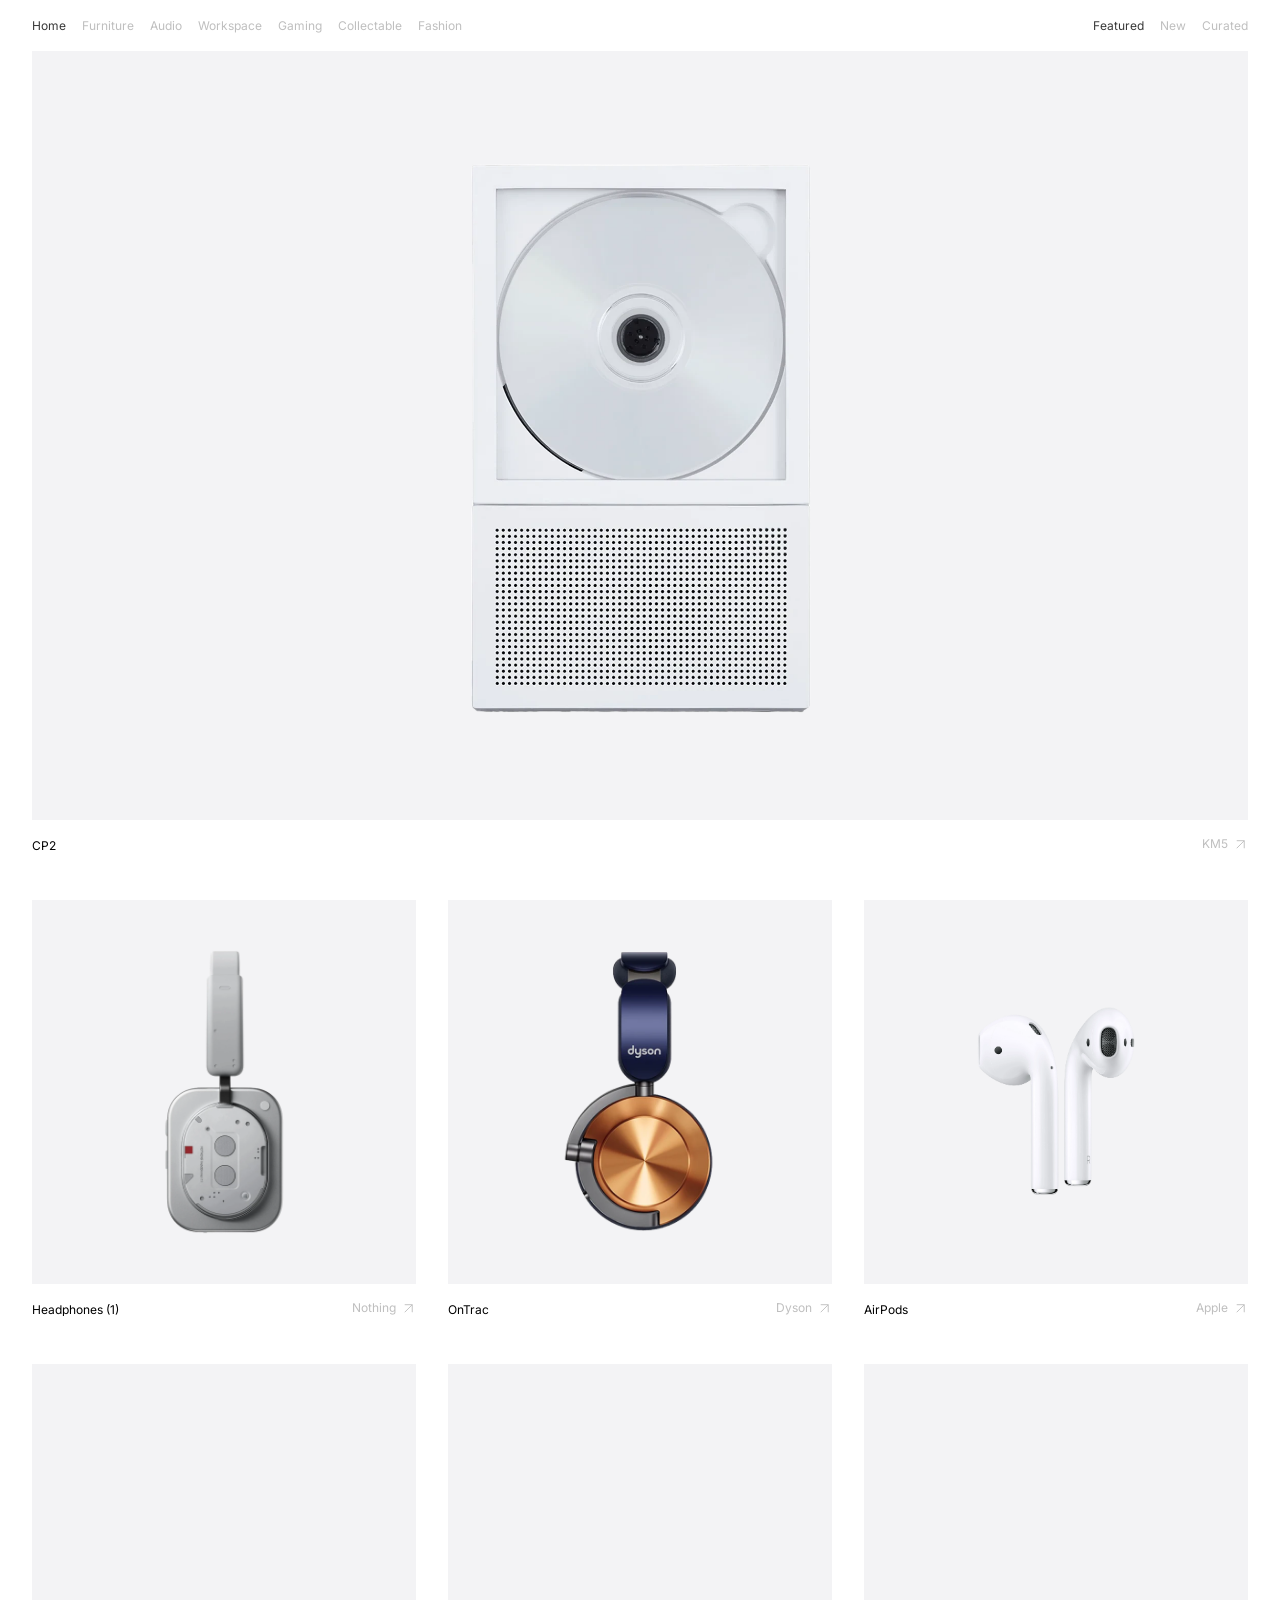
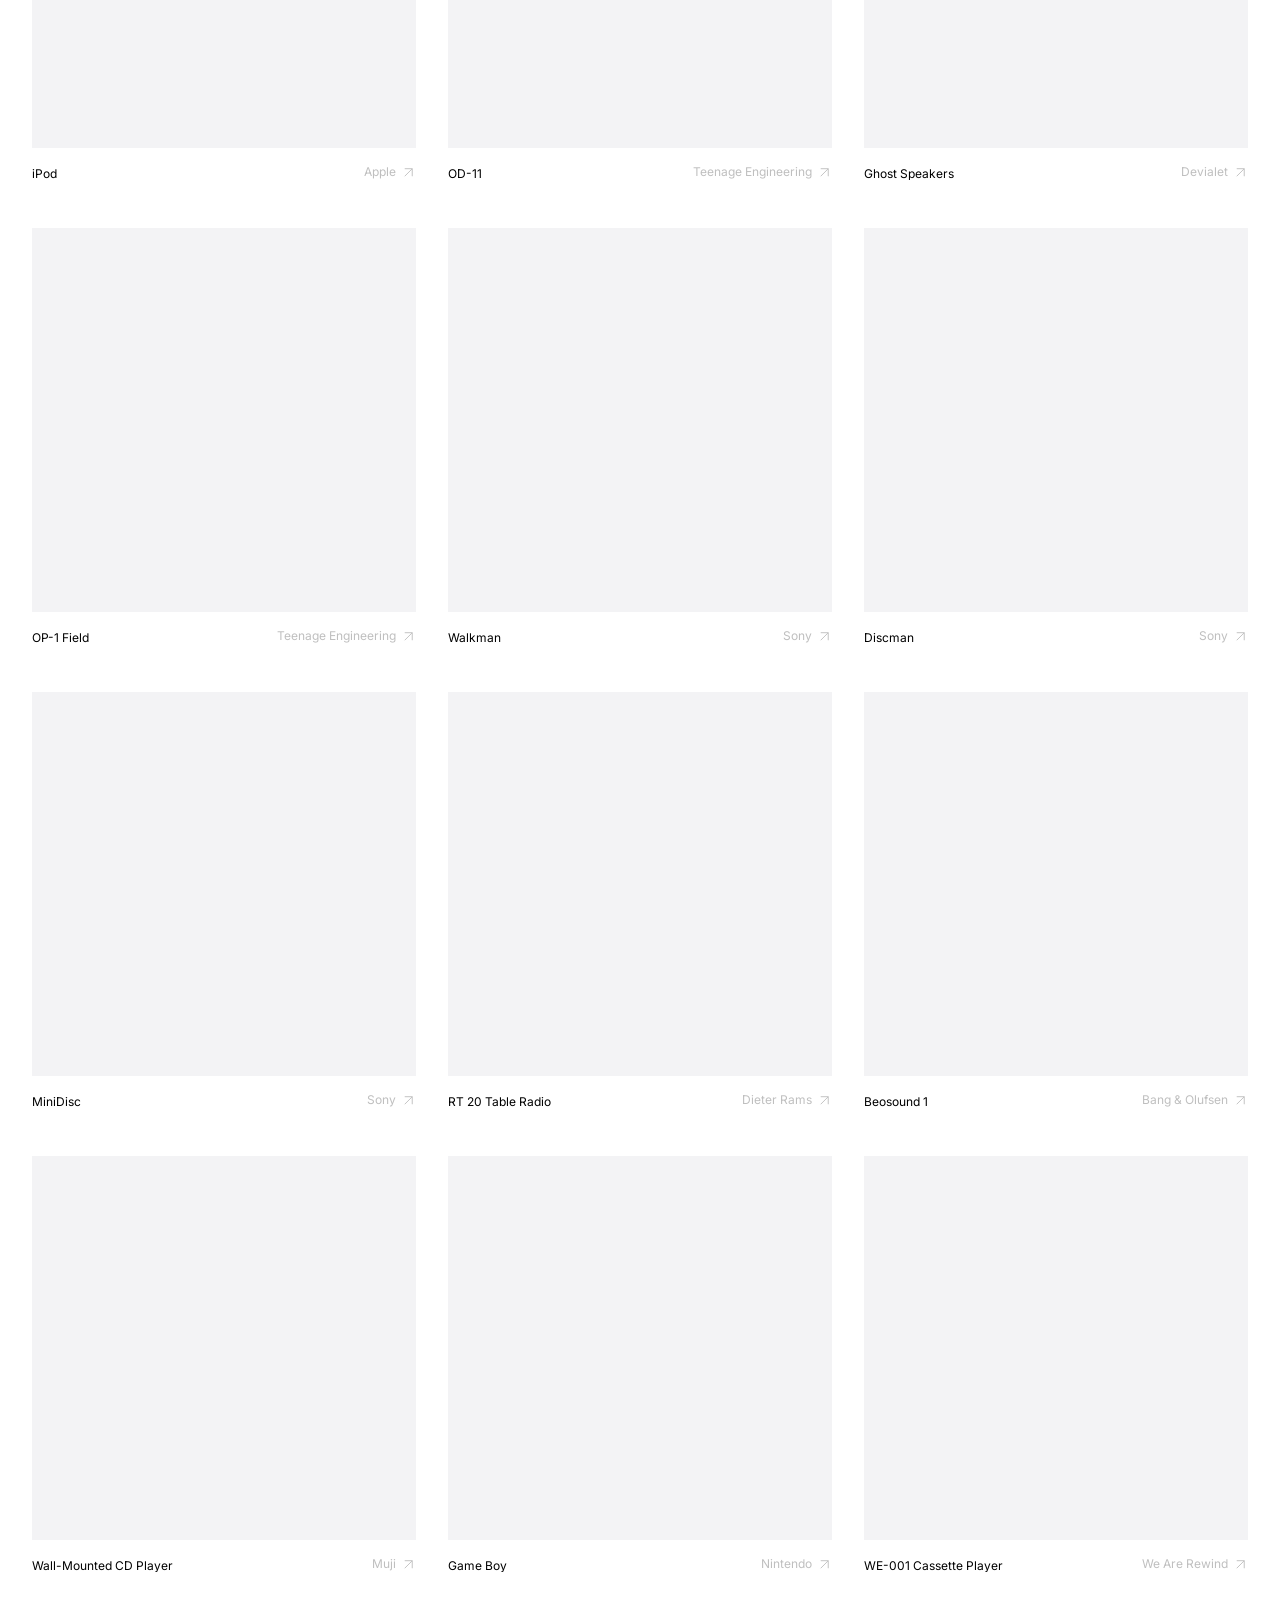
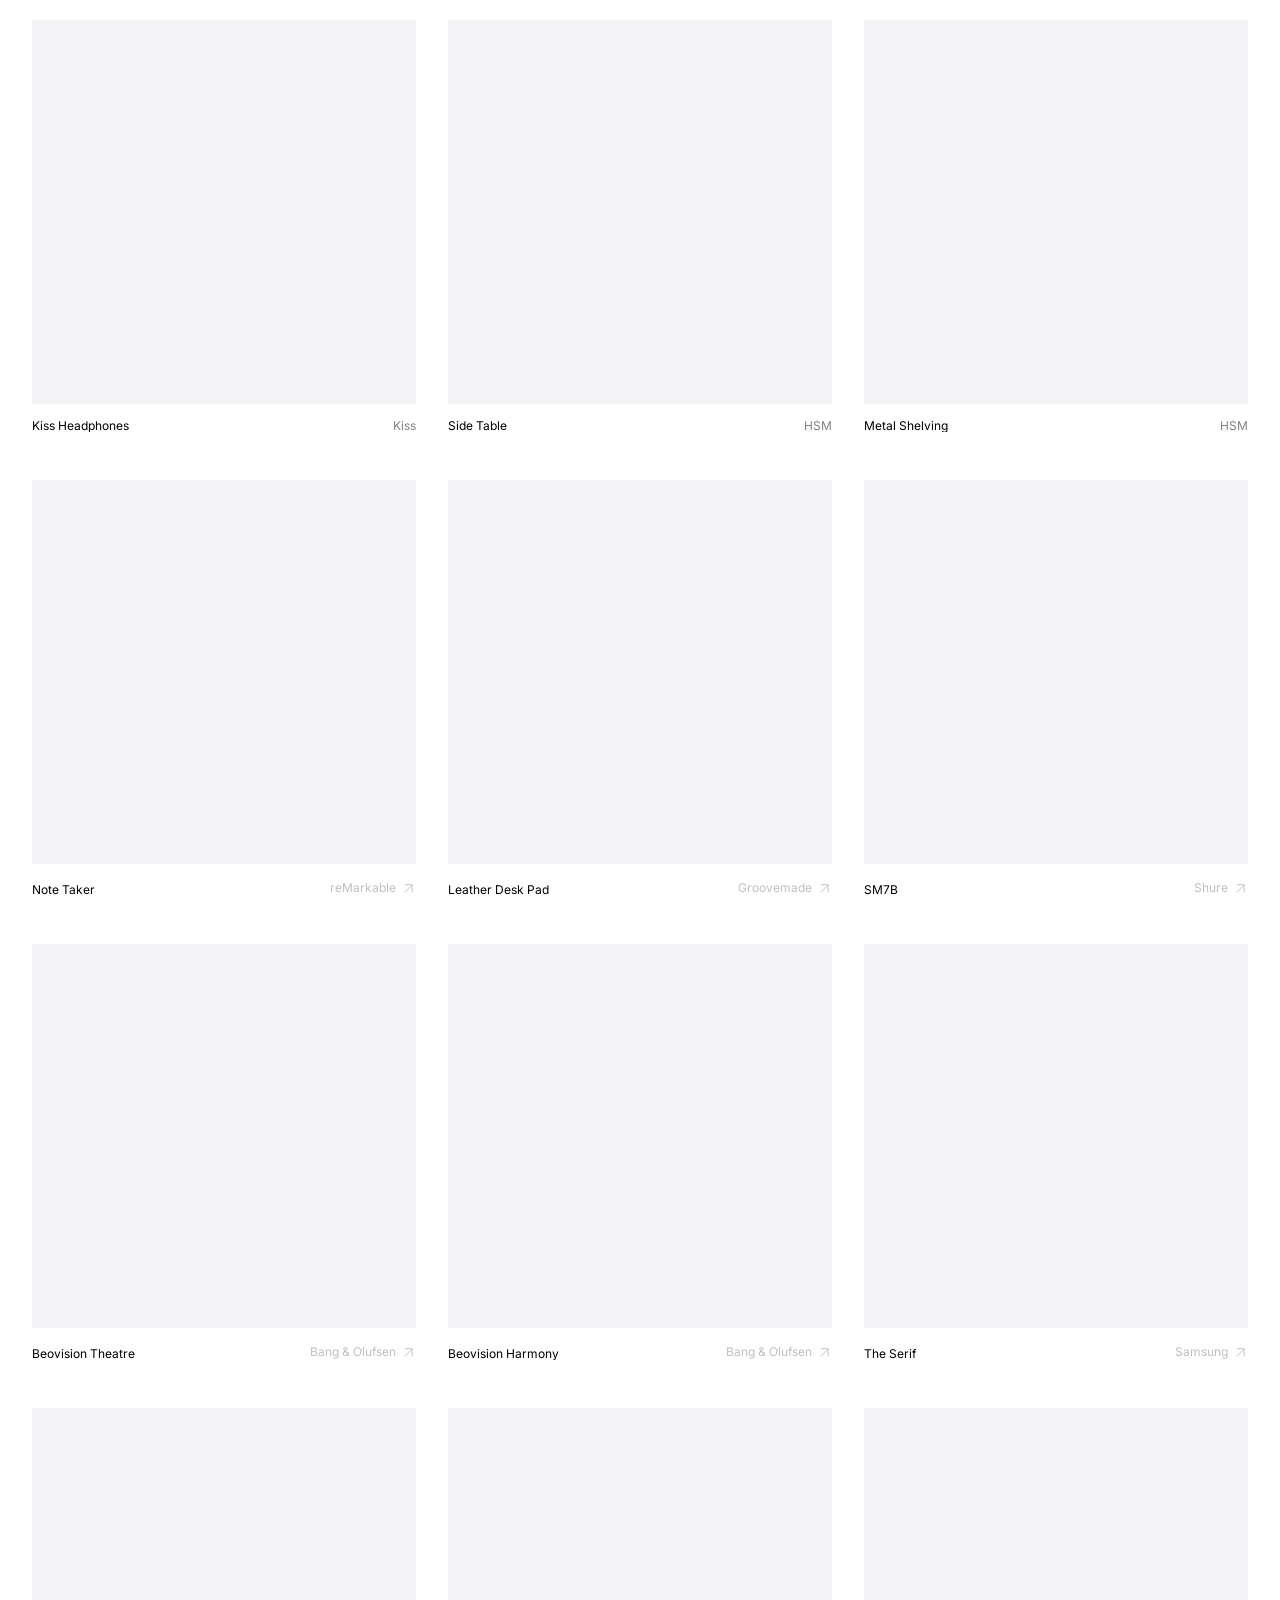
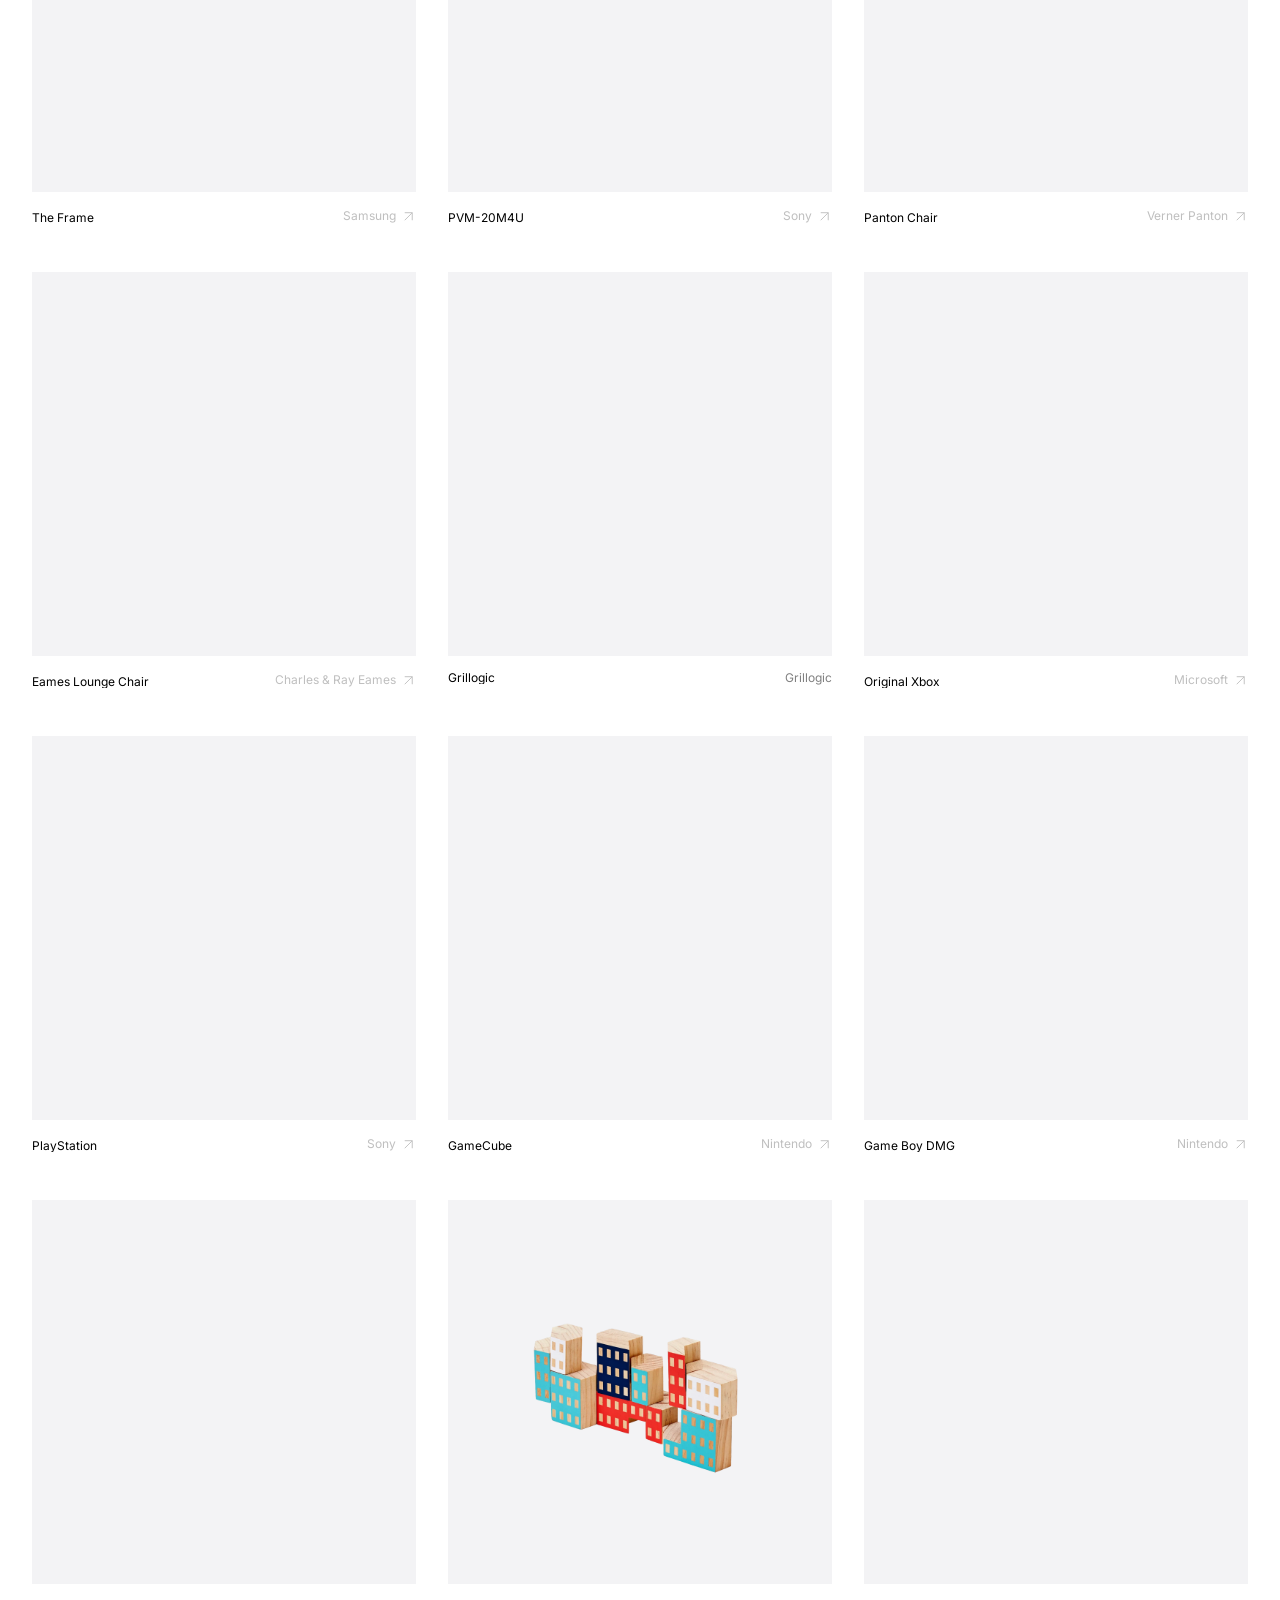
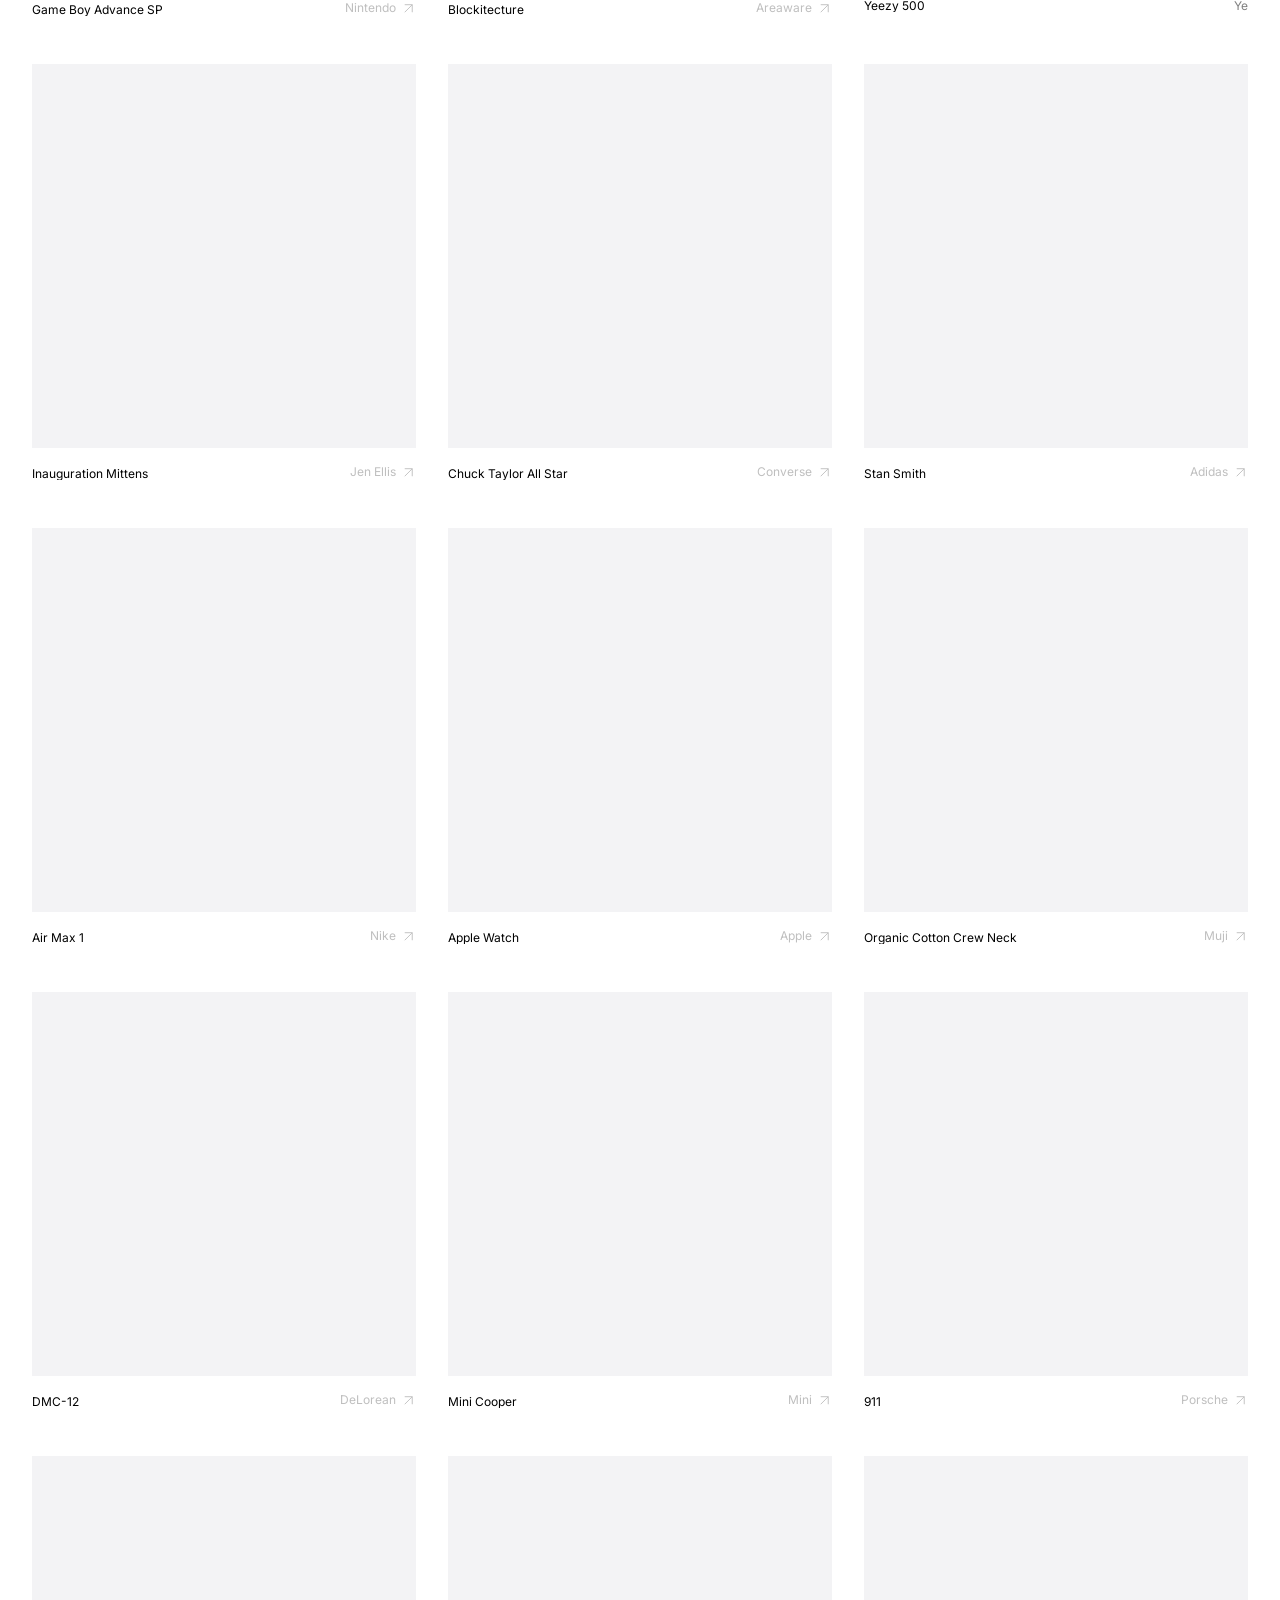
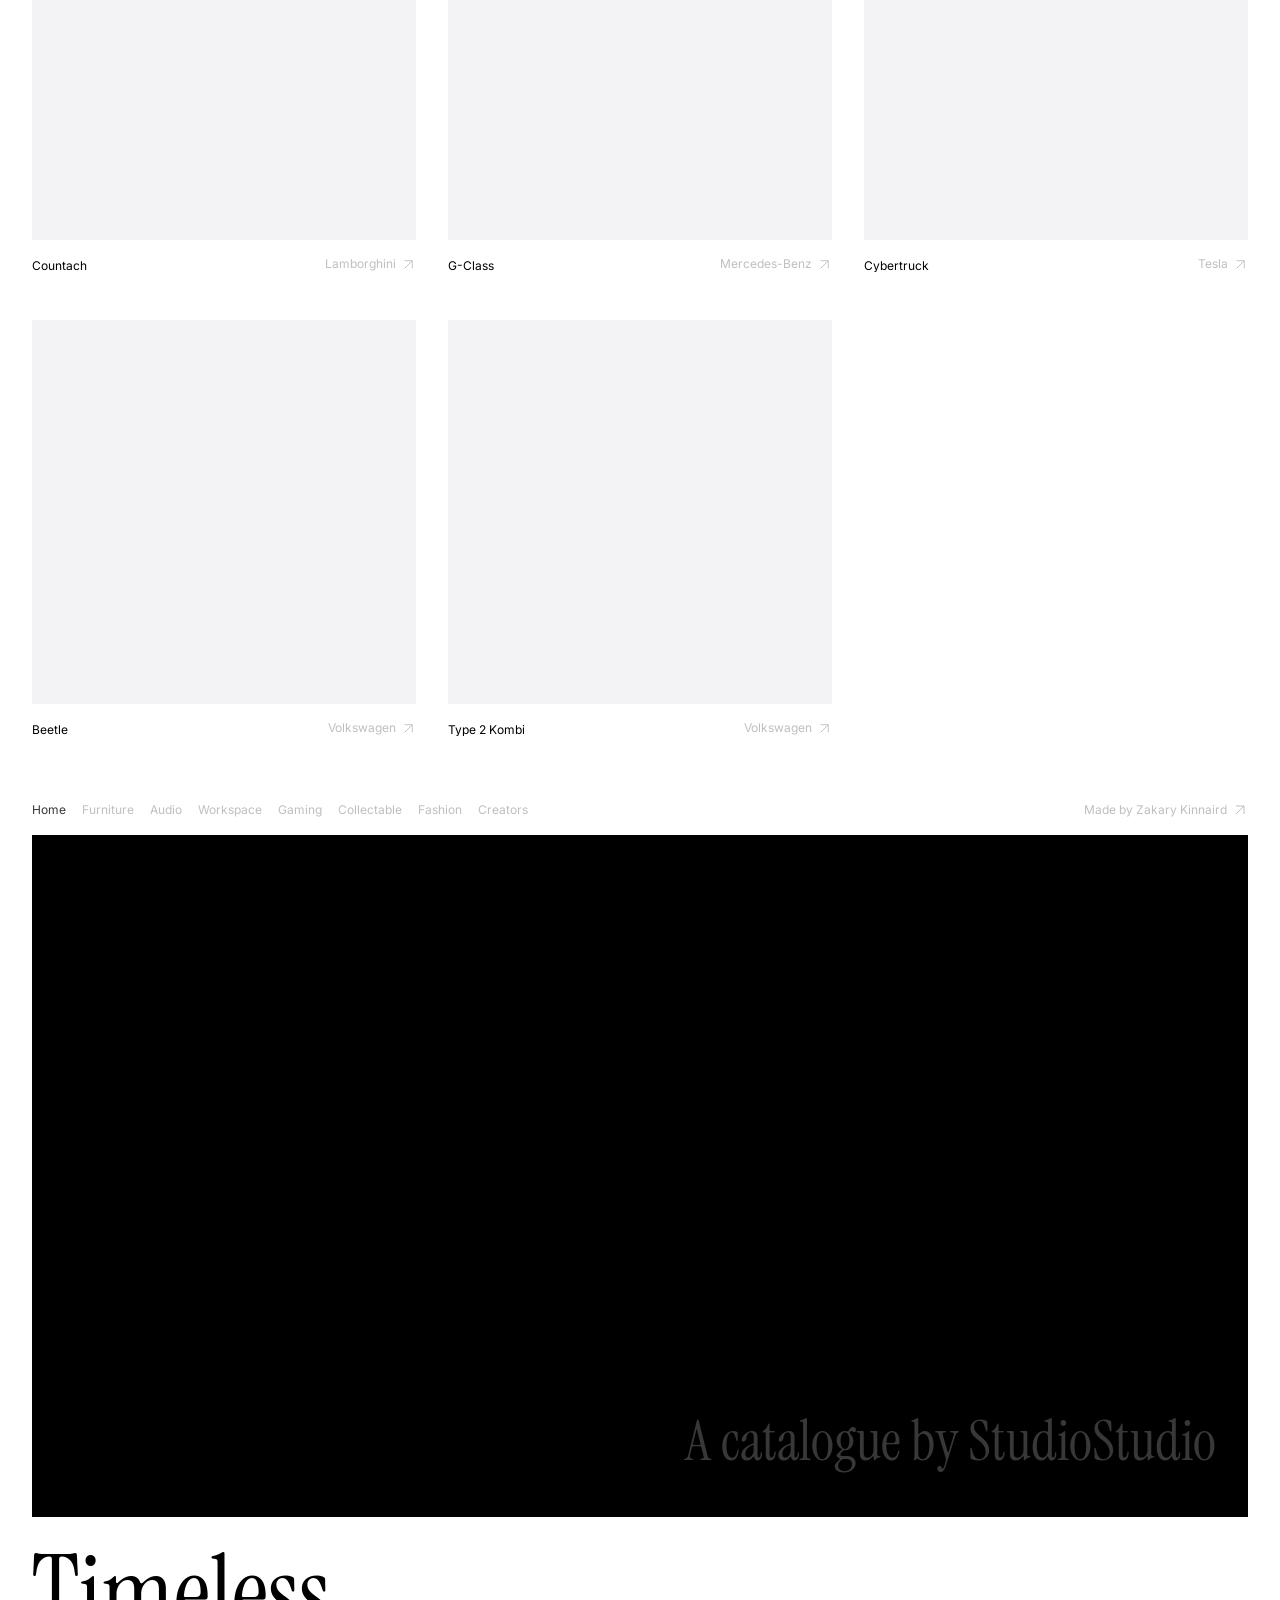
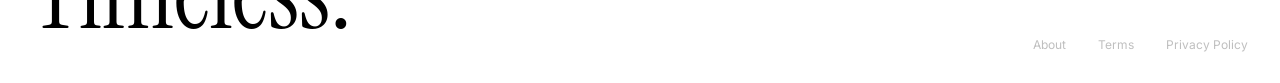
==== commit c24245f6: "Restyle the footer to match Spent with catalogue credit and Timeless title. Black panel shows the St" ====
--- a/index.html
+++ b/index.html
@@ -75,21 +75,19 @@
                 </div>
                 <div class="site-footer__credit">
                     <div class="site-footer__credit-panel">
-                        <a class="site-footer__credit-link" href="about.html">
-                            <span class="site-footer__text">Timeless by StudioStudio</span>
-                            <svg class="site-footer__credit-icon" viewBox="46.828 46.823 82.118 82.118" fill="none" aria-hidden="true">
-                                <path d="M48.828 48.823h78.118v78.118M48.828 126.941l78.118-78.118" stroke="currentColor" stroke-width="4"/>
-                            </svg>
-                        </a>
+                        <p class="site-footer__credit-label site-footer__text">A catalogue by StudioStudio</p>
                     </div>
                 </div>
             </div>
             <div class="site-footer__closing site-footer__closing--catalog">
-                <nav class="site-footer__legal-nav site-footer__legal-nav--catalog" aria-label="Legal">
+                <div class="site-footer__title-row site-footer__title-row--catalog">
+                    <h2 class="site-footer__title">Timeless.</h2>
+                    <nav class="site-footer__legal-nav site-footer__legal-nav--catalog" aria-label="Legal">
                     <a href="about.html" class="site-footer__legal-link">About</a>
                     <a href="terms.html" class="site-footer__legal-link site-footer__legal-link--terms">Terms</a>
                     <a href="privacy.html" class="site-footer__legal-link site-footer__legal-link--privacy">Privacy Policy</a>
-                </nav>
+                    </nav>
+                </div>
             </div>
         </footer>
     </div>
--- a/styles.css
+++ b/styles.css
@@ -724,7 +724,7 @@
 
 .site-footer__title.is-visible {
     will-change: color;
-    animation: text-polaroid-develop var(--footer-develop-duration) var(--hero-develop-ease) var(--footer-develop-delay) forwards;
+    animation: text-polaroid-develop var(--text-develop-duration) var(--hero-develop-ease) forwards;
 }
 
 .site-footer__text.is-visible {
@@ -817,14 +817,41 @@
 .site-footer__title-row {
     width: 100%;
     display: flex;
-    align-items: center;
+    align-items: flex-end;
     justify-content: space-between;
     gap: 24px;
 }
 
 .site-footer__title {
-    word-break: break-word;
+    font-family: "Instrument Serif", Georgia, "Times New Roman", serif;
+    font-size: var(--footer-text-size);
+    font-weight: 400;
+    line-height: 1;
     color: var(--polaroid-text);
+}
+
+.site-footer__title-row .site-footer__title {
+    flex: 0 0 auto;
+    white-space: nowrap;
+}
+
+.site-footer__title-row .site-footer__legal-nav {
+    margin-top: 0;
+    width: auto;
+    flex: 0 0 auto;
+    display: flex;
+    align-items: center;
+    gap: clamp(16px, 3vw, 32px);
+}
+
+.site-footer__title-row .site-footer__legal-link {
+    justify-self: auto;
+}
+
+.site-footer__title-row .site-footer__legal-link--terms,
+.site-footer__title-row .site-footer__legal-link--privacy {
+    grid-column: auto;
+    justify-self: auto;
 }
 
 @media (min-width: 769px) {
@@ -1077,13 +1104,25 @@
     flex: 1;
     display: flex;
     align-items: flex-end;
-    justify-content: flex-start;
+    justify-content: flex-end;
     min-height: 0;
     width: 100%;
     padding: var(--catalog-padding);
     padding-bottom: calc(var(--screen-bottom-padding) + env(safe-area-inset-bottom, 0px));
     background: #000000;
     box-sizing: border-box;
+}
+
+.site-footer__credit-label {
+    margin: 0;
+    max-width: 100%;
+    font-family: "Instrument Serif", Georgia, "Times New Roman", serif;
+    font-size: clamp(28px, 4.5vw, 56px);
+    font-weight: 400;
+    line-height: 1;
+    color: var(--night);
+    text-align: right;
+    opacity: 0;
 }
 
 .site-footer__credit-link {
@@ -1128,35 +1167,10 @@
     box-sizing: border-box;
 }
 
-.site-footer--catalog .site-footer__credit-link,
-.page--about-timeless .site-footer__credit-link {
-    font-size: clamp(48px, 8vw, var(--detail-title-size));
-    line-height: 1;
-    color: var(--night);
-    transition: color var(--link-hover-duration) var(--link-hover-ease);
-}
-
-.site-footer--catalog .site-footer__credit-link:hover,
-.site-footer--catalog .site-footer__credit-link:focus-visible,
-.page--about-timeless .site-footer__credit-link:hover,
-.page--about-timeless .site-footer__credit-link:focus-visible {
-    color: var(--background);
-}
-
-.site-footer--catalog .site-footer__text,
-.page--about-timeless .site-footer__text {
-    font-size: inherit;
-    line-height: inherit;
-    color: inherit;
-    opacity: 0;
-    transition: color var(--link-hover-duration) var(--link-hover-ease);
-}
-
-.site-footer__text.is-visible + .site-footer__credit-icon {
-    animation: footer-credit-fade-in var(--footer-develop-duration) var(--hero-develop-ease) var(--footer-develop-delay) forwards;
-}
-
 .site-footer__closing--catalog {
+    display: flex;
+    flex-direction: column;
+    justify-content: flex-end;
     min-height: auto;
     padding: var(--catalog-padding);
     padding-bottom: calc(var(--catalog-padding) + env(safe-area-inset-bottom, 0px));
@@ -1950,6 +1964,9 @@
 }
 
 .page--about-timeless .site-footer__closing {
+    display: flex;
+    flex-direction: column;
+    justify-content: flex-end;
     padding-left: var(--catalog-padding);
     padding-right: var(--catalog-padding);
     min-height: auto;
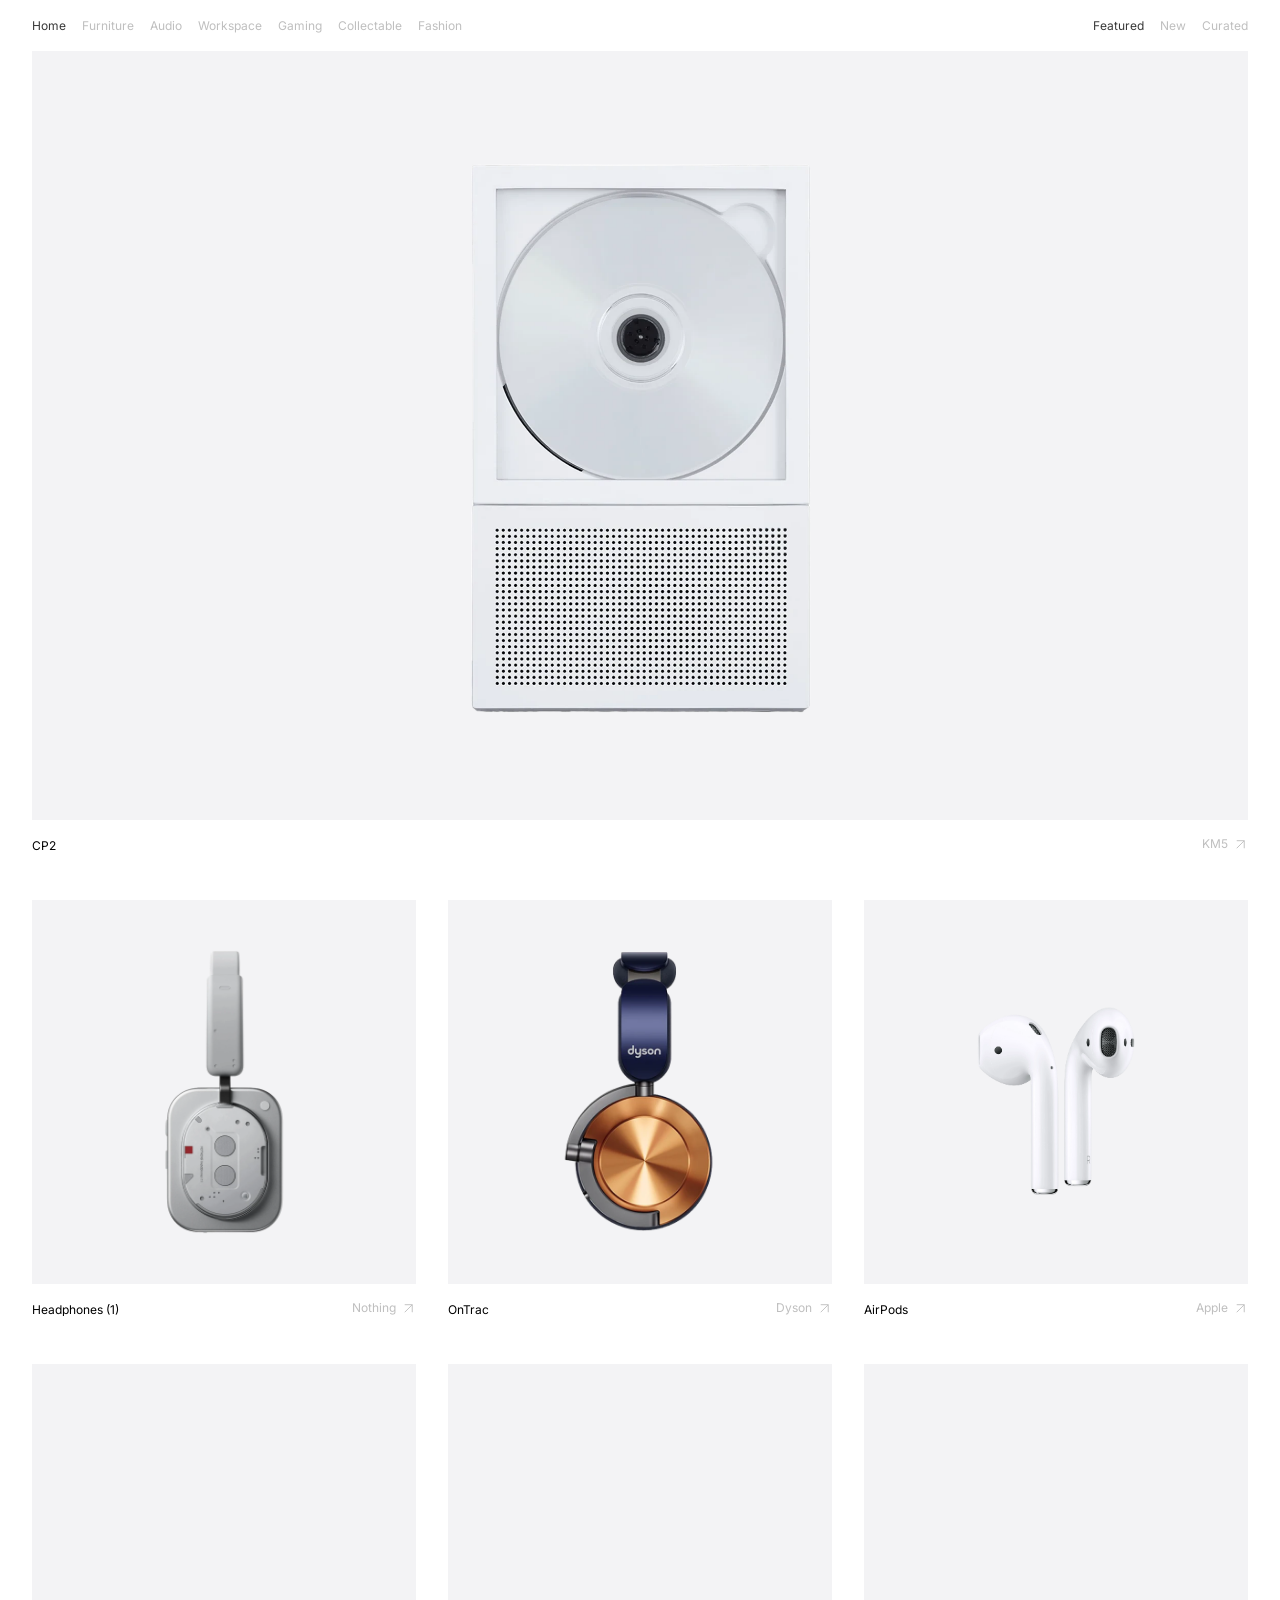
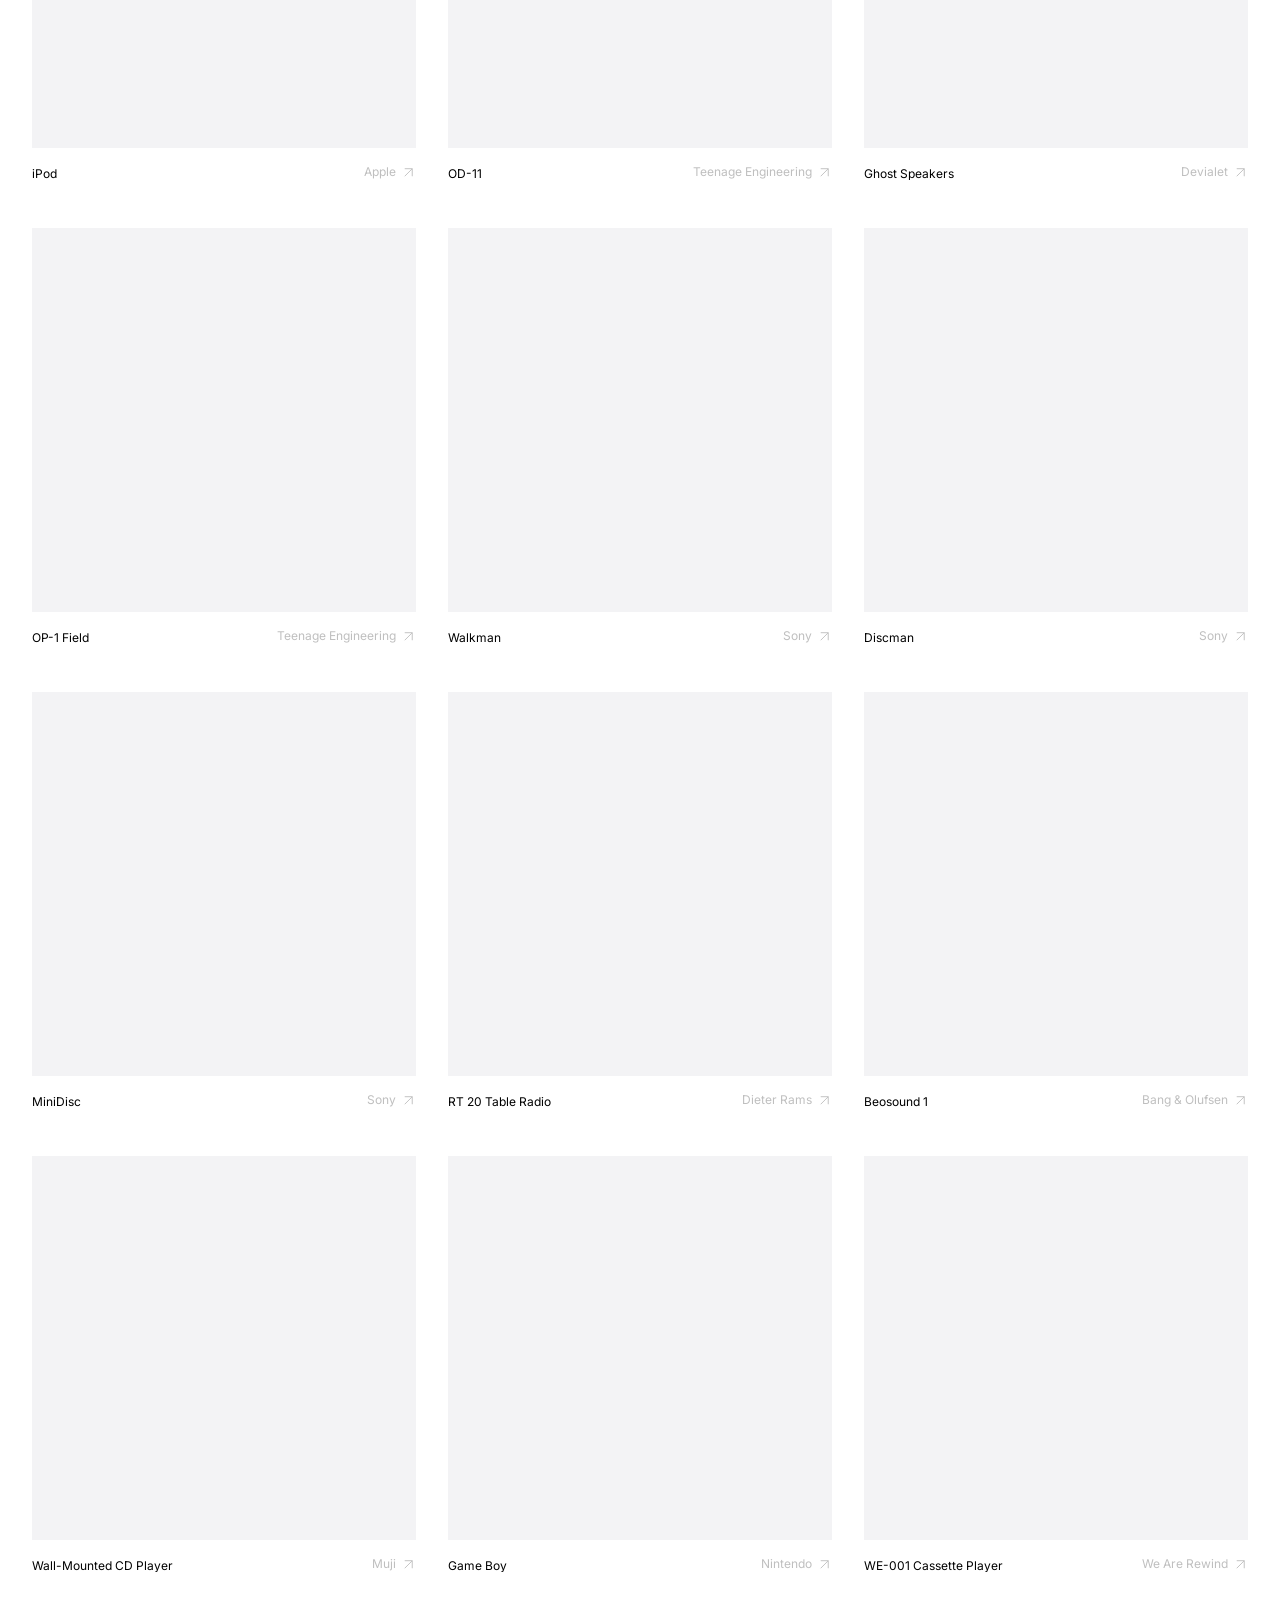
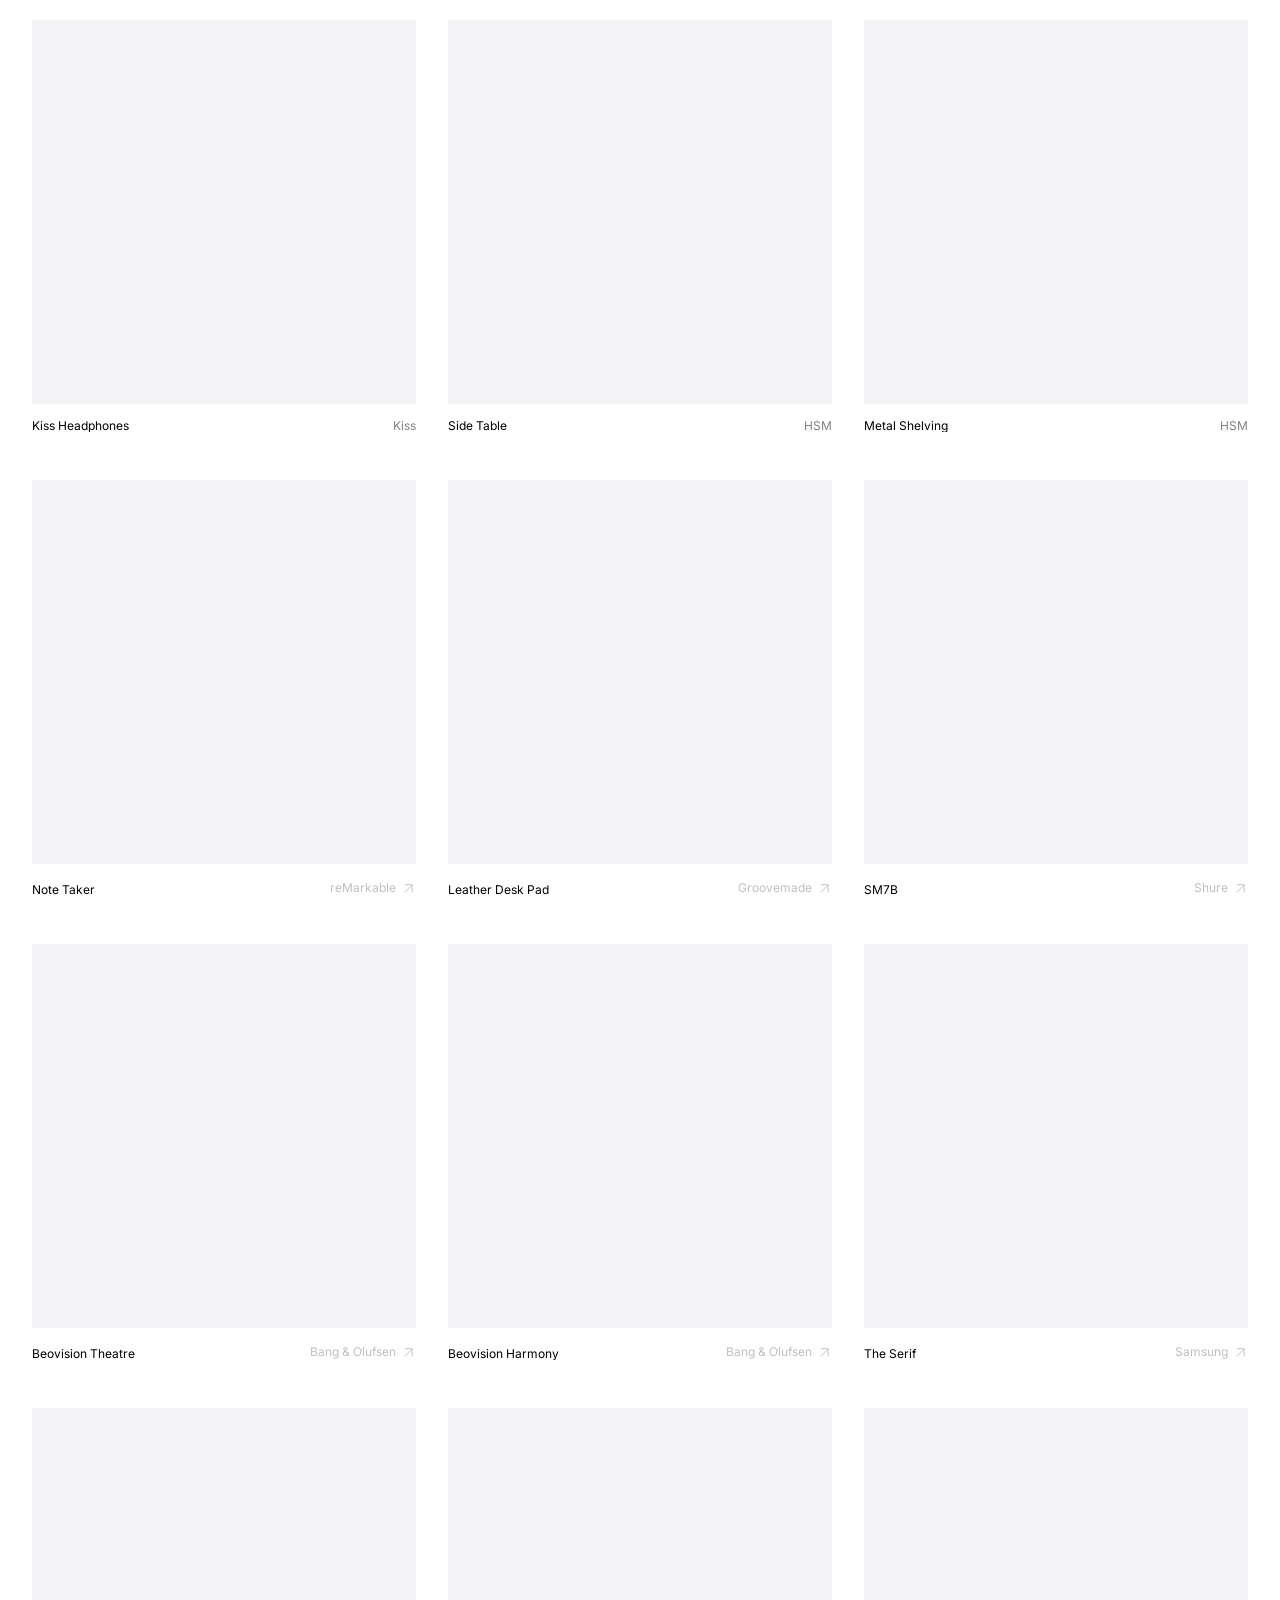
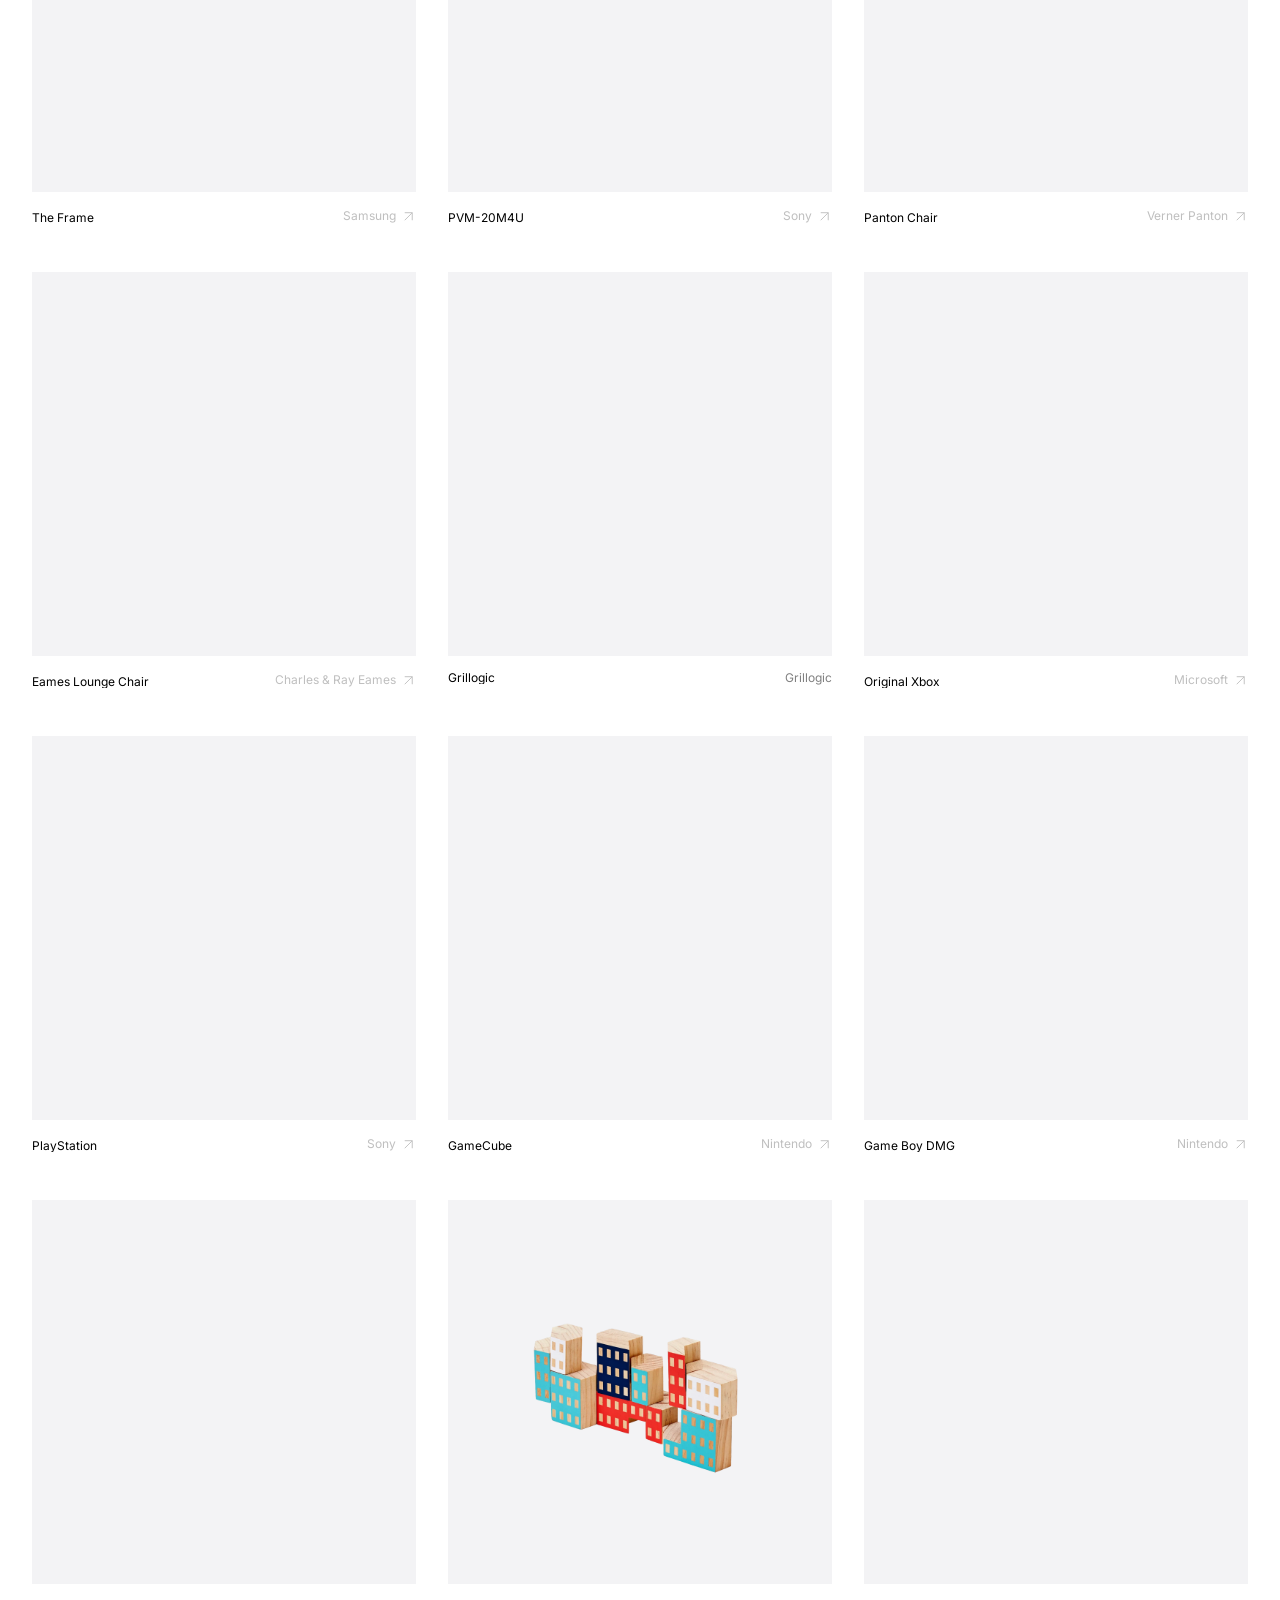
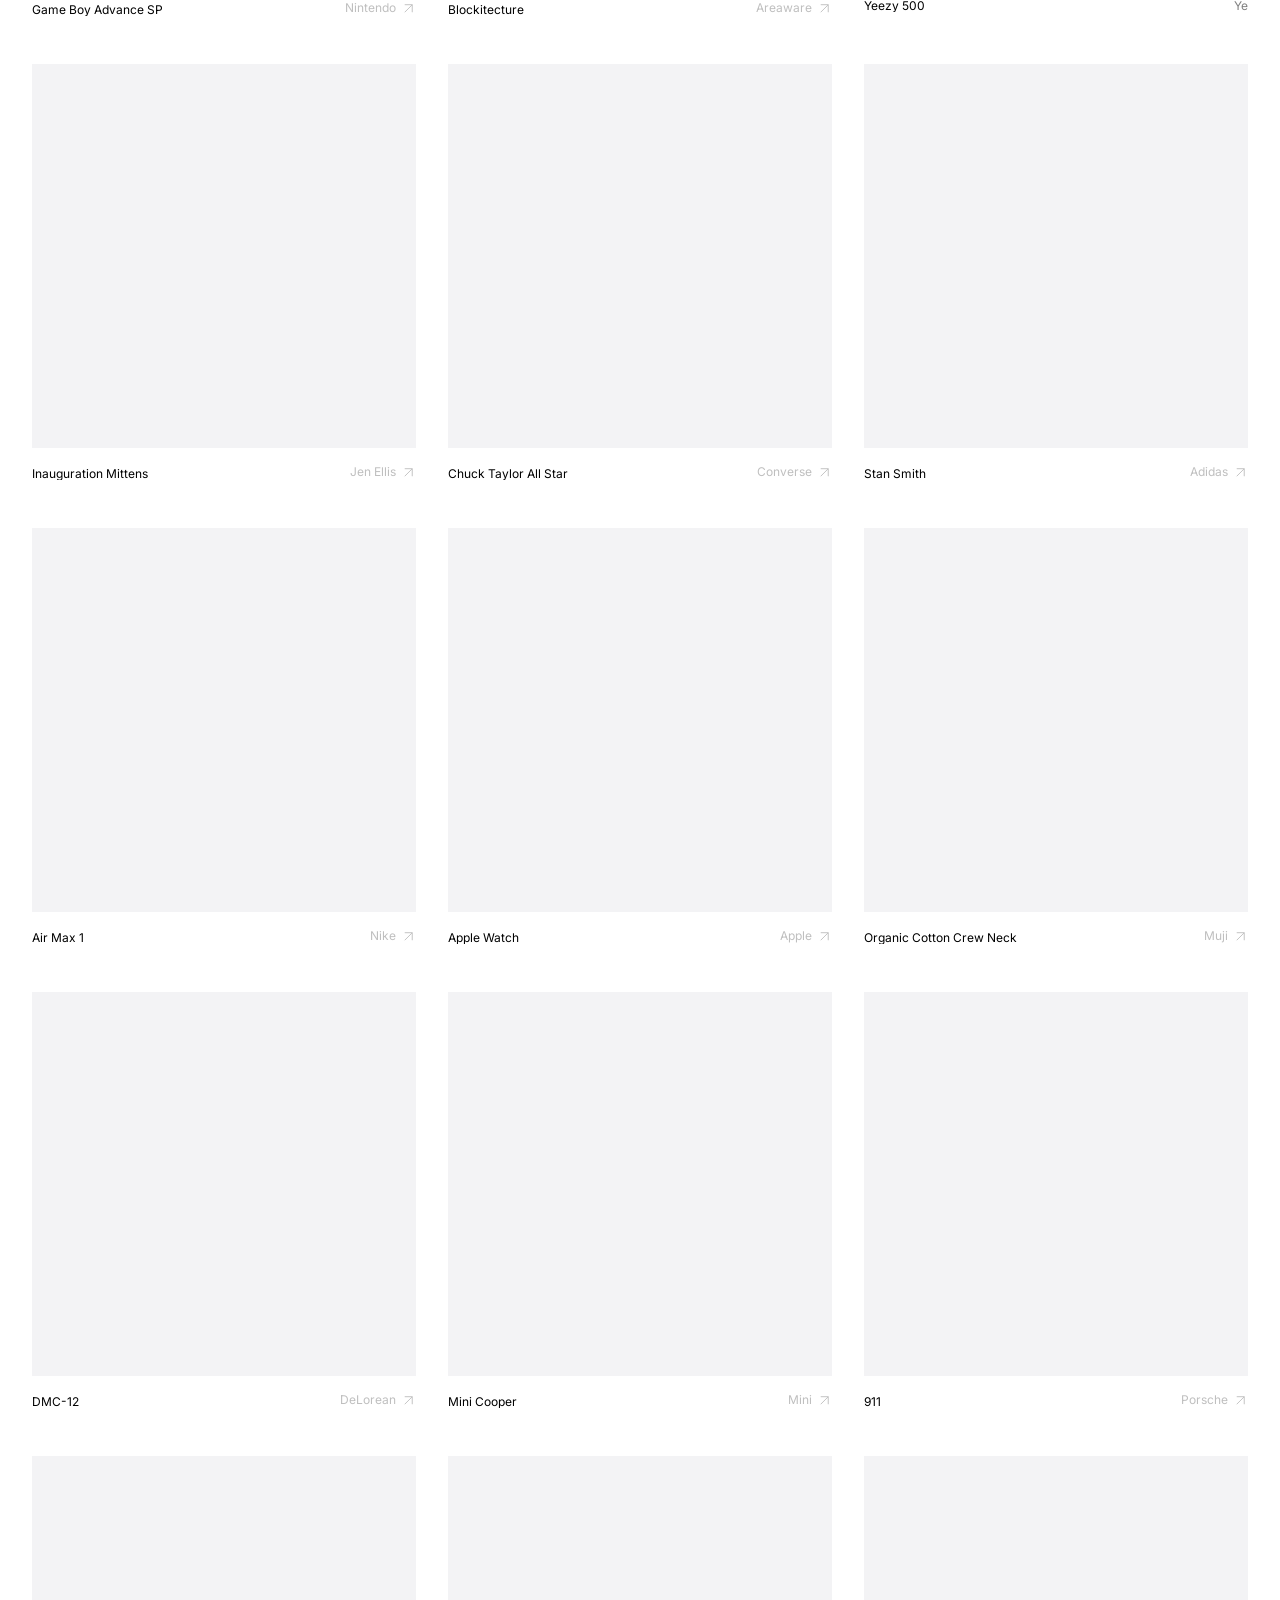
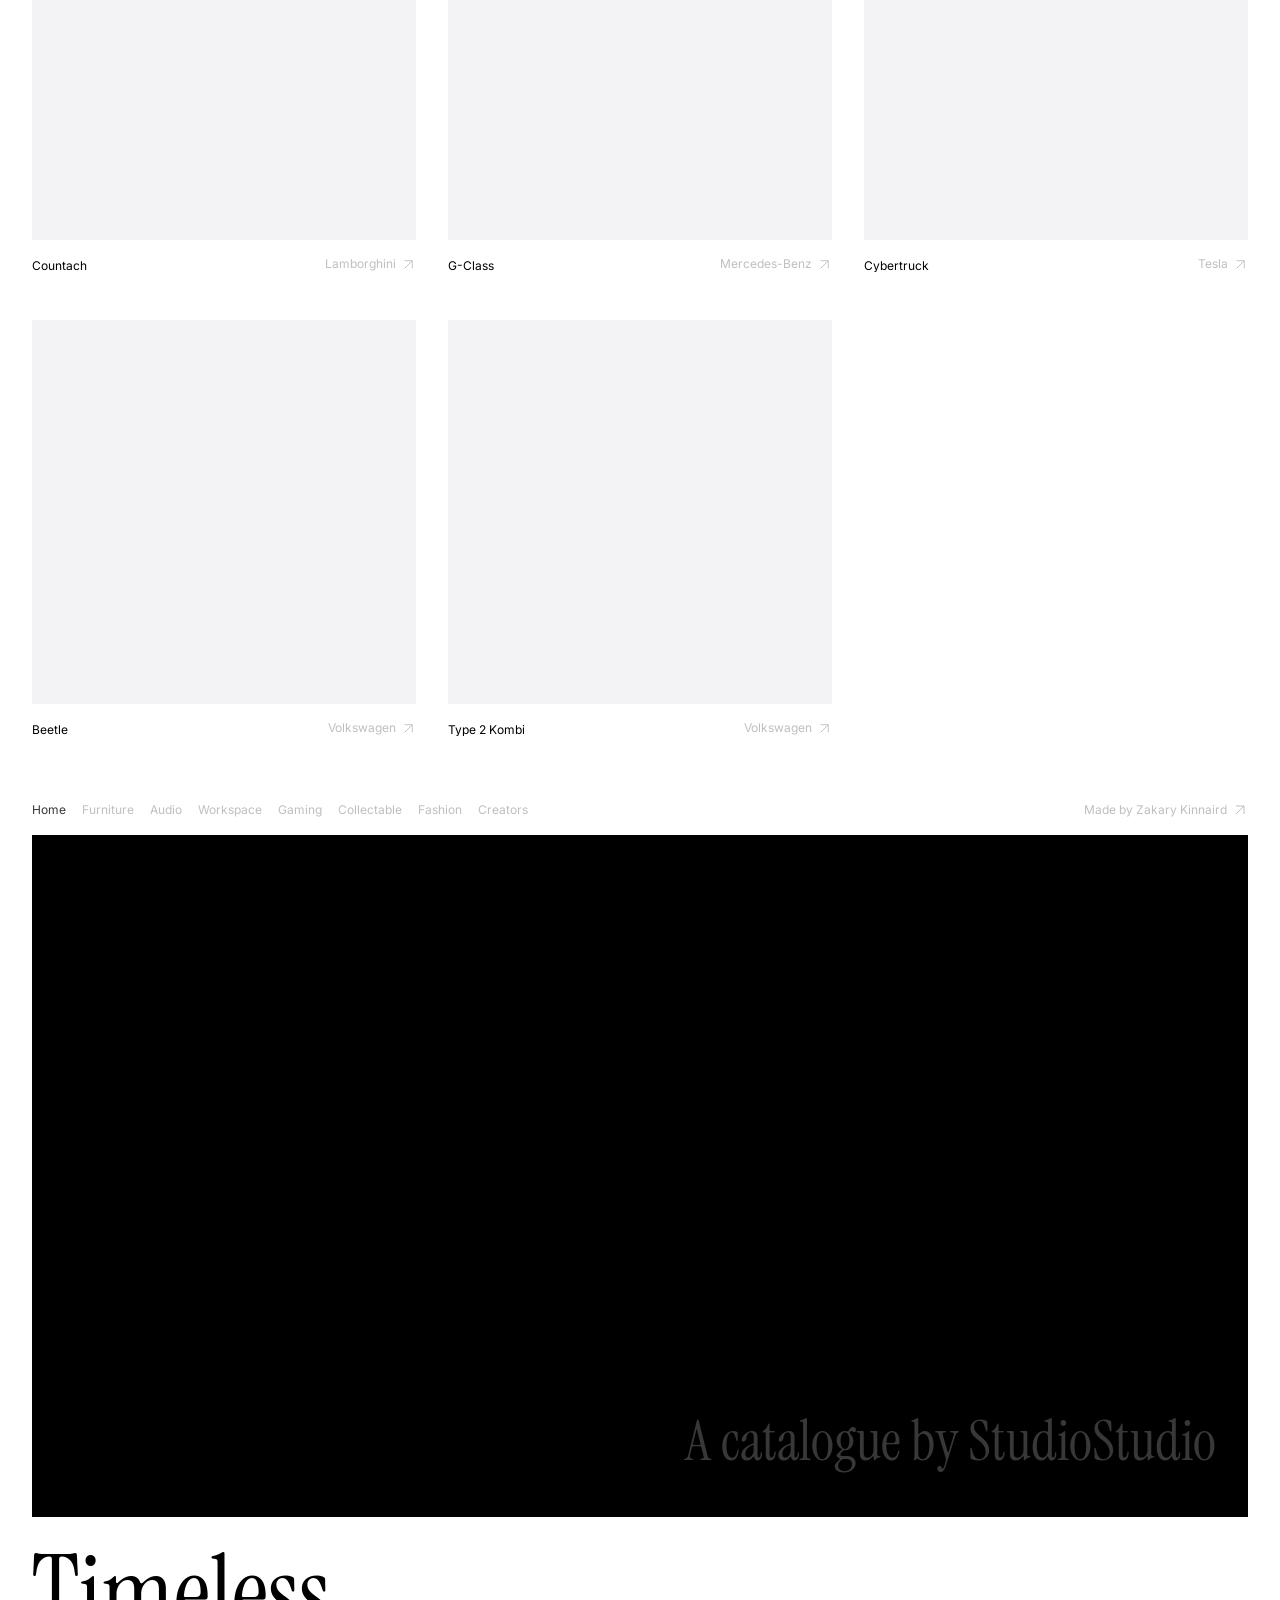
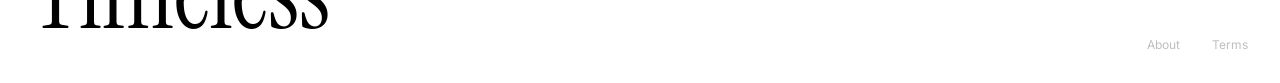
==== commit 8dfecf56: "Simplify footer legal links and make Timeless a static home link. Drop Privacy Policy from footers, " ====
--- a/index.html
+++ b/index.html
@@ -81,11 +81,10 @@
             </div>
             <div class="site-footer__closing site-footer__closing--catalog">
                 <div class="site-footer__title-row site-footer__title-row--catalog">
-                    <h2 class="site-footer__title">Timeless.</h2>
+                    <h2 class="site-footer__title"><a class="site-footer__title-link" href="index.html">Timeless</a></h2>
                     <nav class="site-footer__legal-nav site-footer__legal-nav--catalog" aria-label="Legal">
                     <a href="about.html" class="site-footer__legal-link">About</a>
                     <a href="terms.html" class="site-footer__legal-link site-footer__legal-link--terms">Terms</a>
-                    <a href="privacy.html" class="site-footer__legal-link site-footer__legal-link--privacy">Privacy Policy</a>
                     </nav>
                 </div>
             </div>
--- a/styles.css
+++ b/styles.css
@@ -722,11 +722,6 @@
     animation: text-polaroid-develop var(--text-develop-duration) var(--hero-develop-ease) var(--reveal-delay, 0ms) forwards;
 }
 
-.site-footer__title.is-visible {
-    will-change: color;
-    animation: text-polaroid-develop var(--text-develop-duration) var(--hero-develop-ease) forwards;
-}
-
 .site-footer__text.is-visible {
     will-change: opacity;
     animation: footer-credit-fade-in var(--footer-develop-duration) var(--hero-develop-ease) var(--footer-develop-delay) forwards;
@@ -827,12 +822,23 @@
     font-size: var(--footer-text-size);
     font-weight: 400;
     line-height: 1;
-    color: var(--polaroid-text);
+    color: var(--text-primary);
 }
 
 .site-footer__title-row .site-footer__title {
     flex: 0 0 auto;
     white-space: nowrap;
+}
+
+.site-footer__title-link {
+    color: inherit;
+    text-decoration: none;
+    transition: color var(--link-hover-duration) var(--link-hover-ease);
+}
+
+.site-footer__title-link:hover,
+.site-footer__title-link:focus-visible {
+    color: var(--text-dimmed);
 }
 
 .site-footer__title-row .site-footer__legal-nav {
@@ -1177,7 +1183,7 @@
 }
 
 .site-footer__legal-nav--catalog {
-    grid-template-columns: repeat(3, 1fr);
+    grid-template-columns: repeat(2, 1fr);
 }
 
 .site-footer__legal-nav--catalog .site-footer__legal-link:first-child {
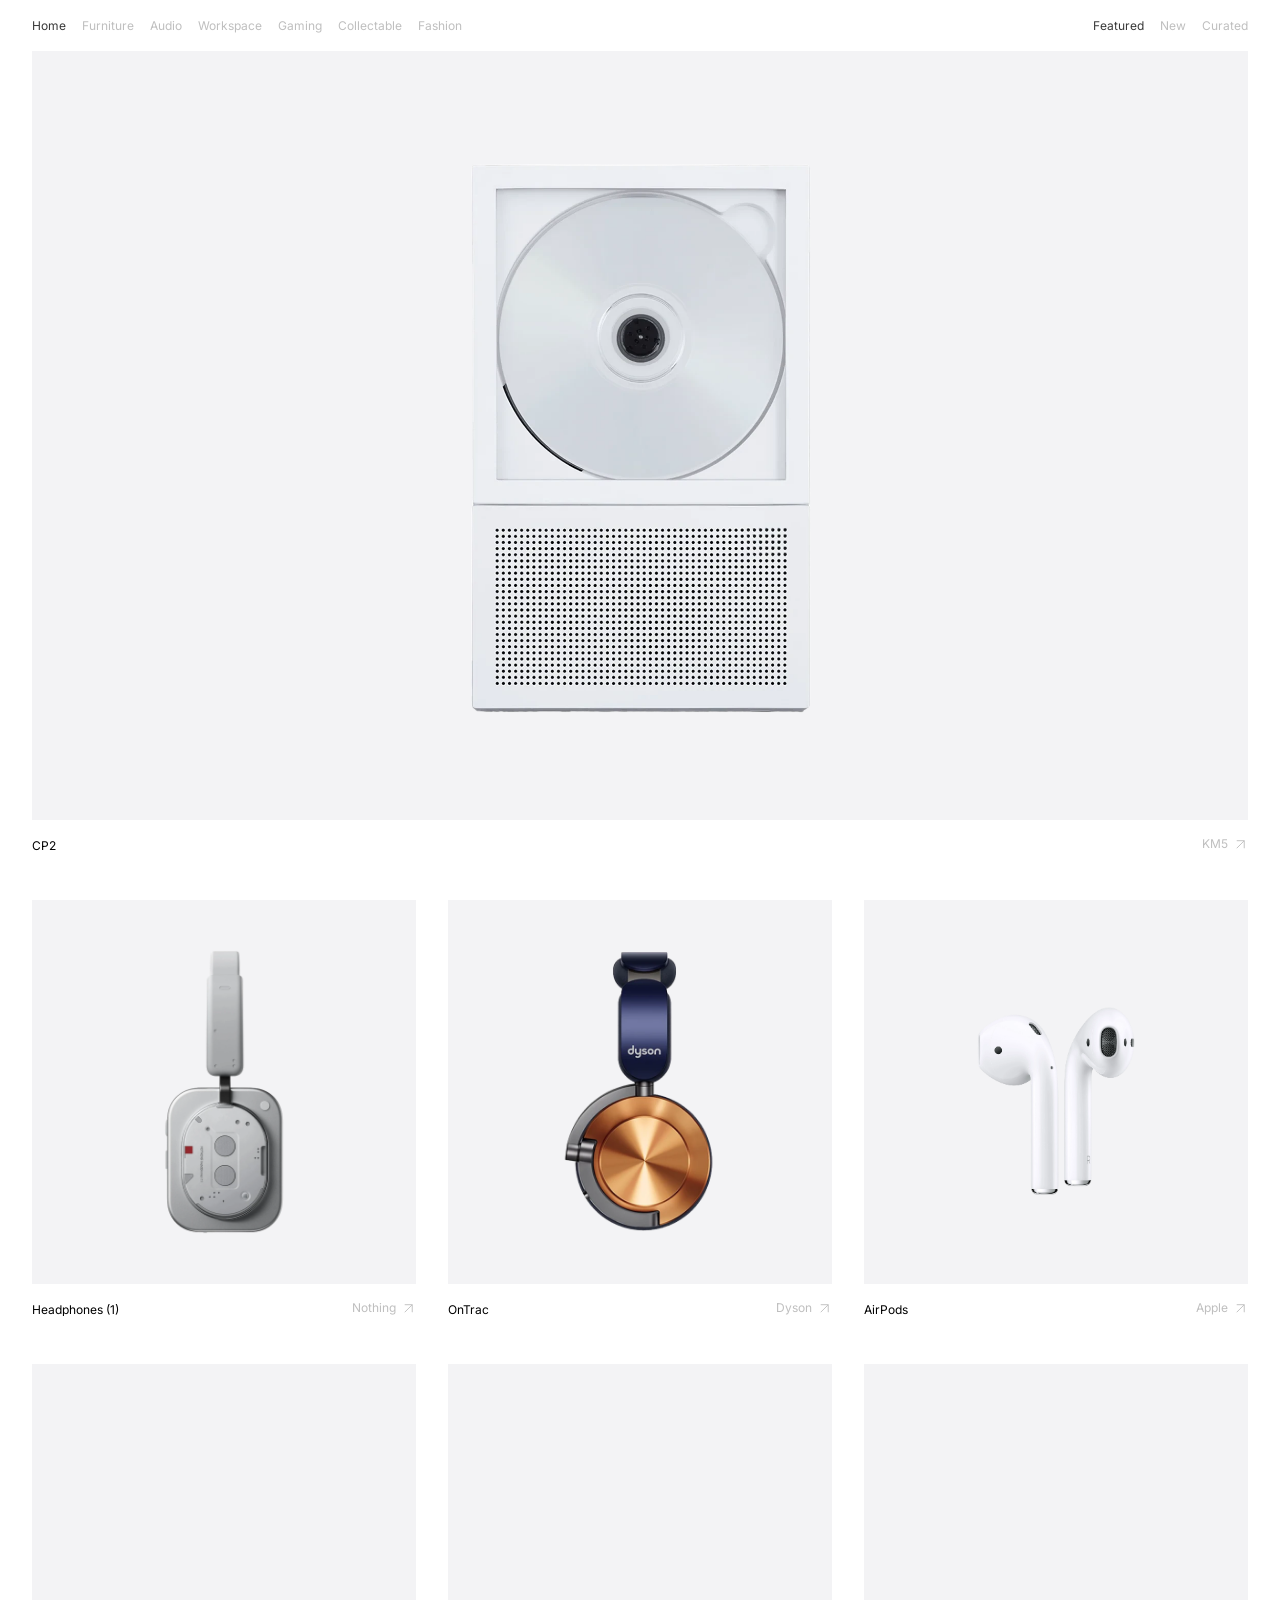
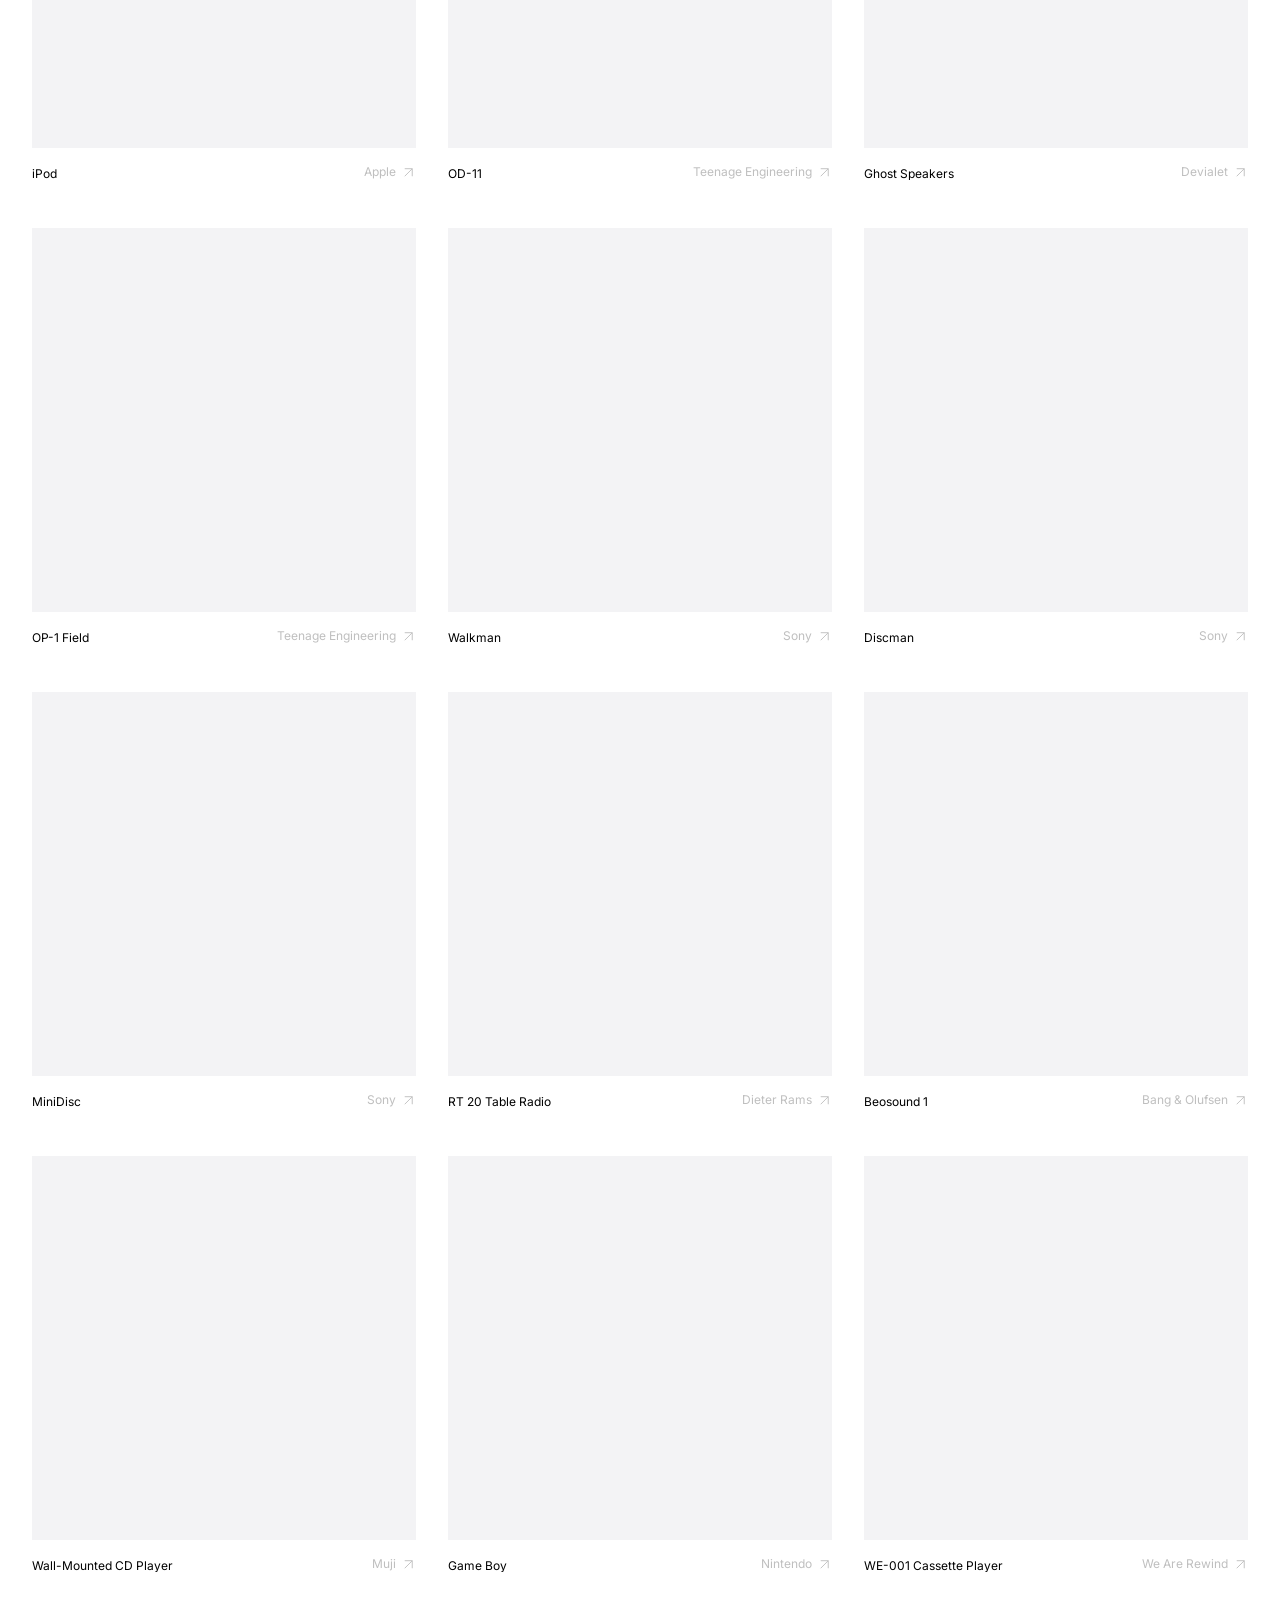
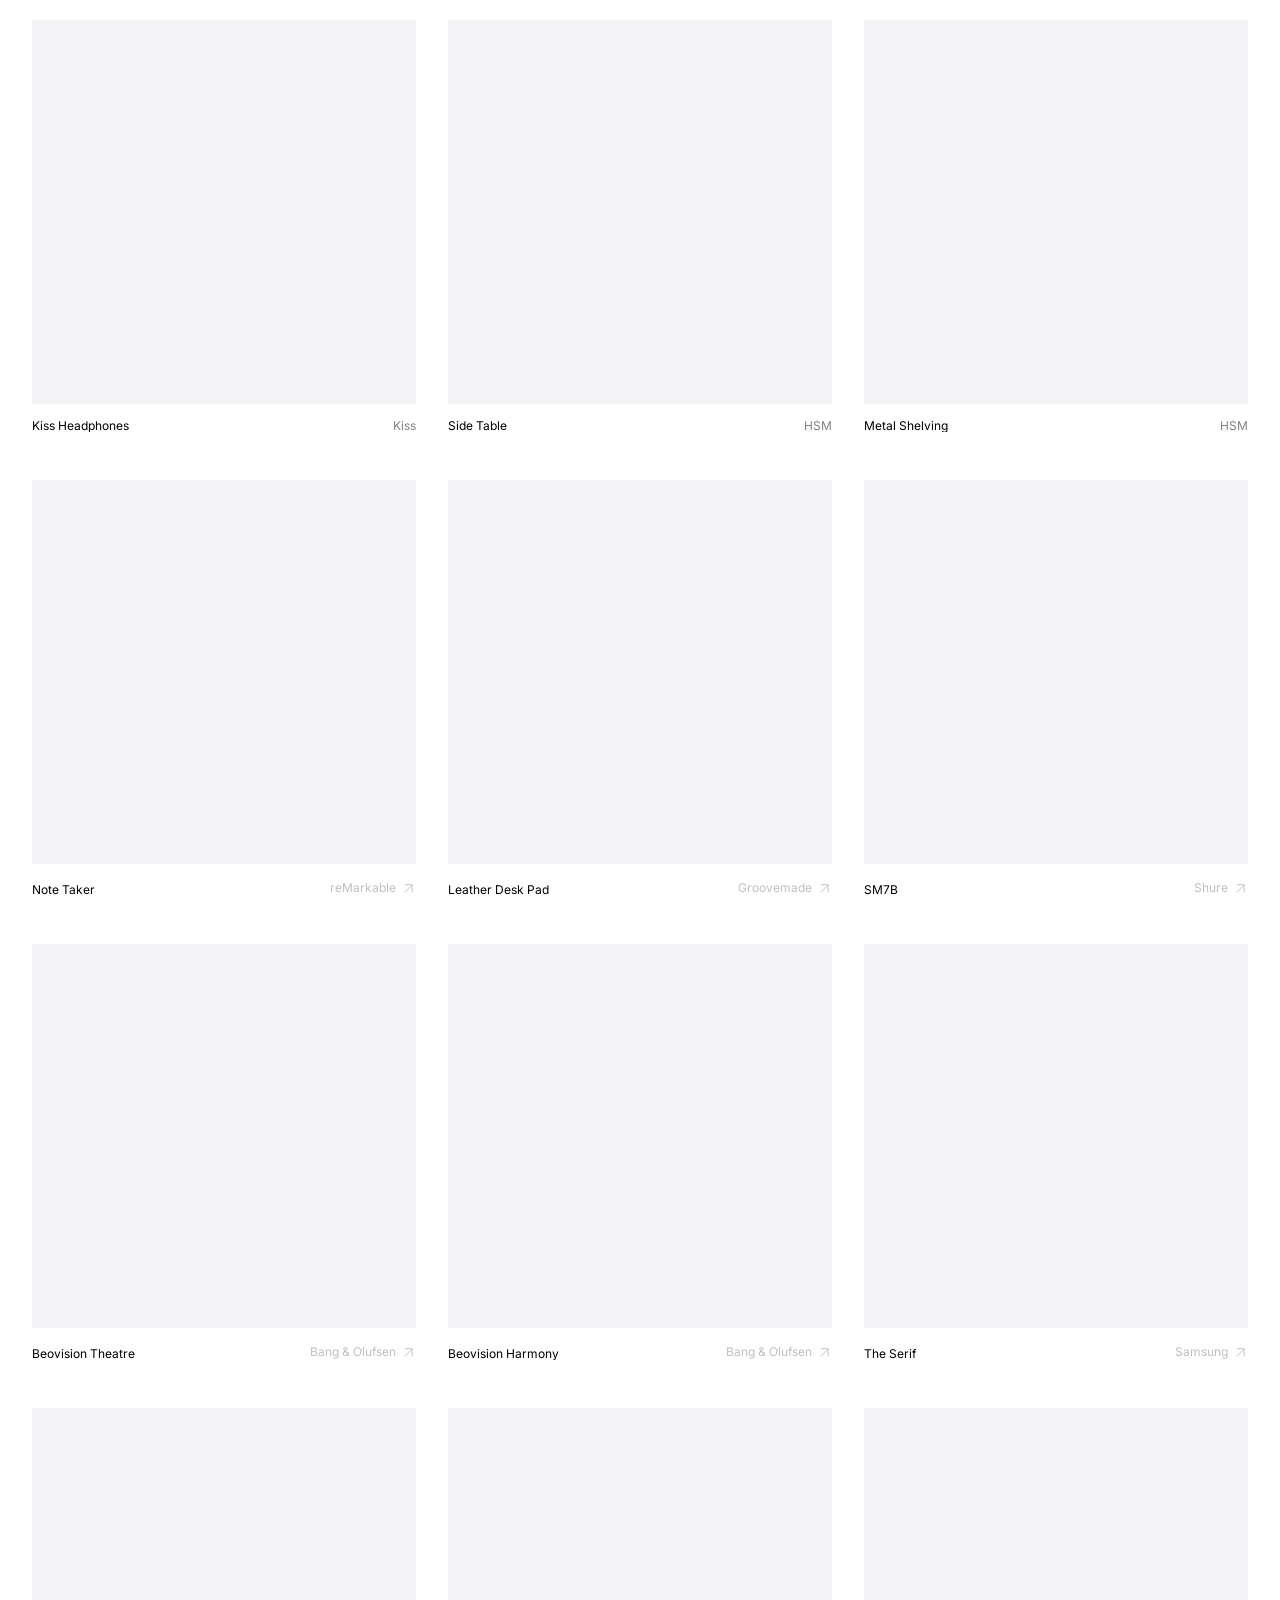
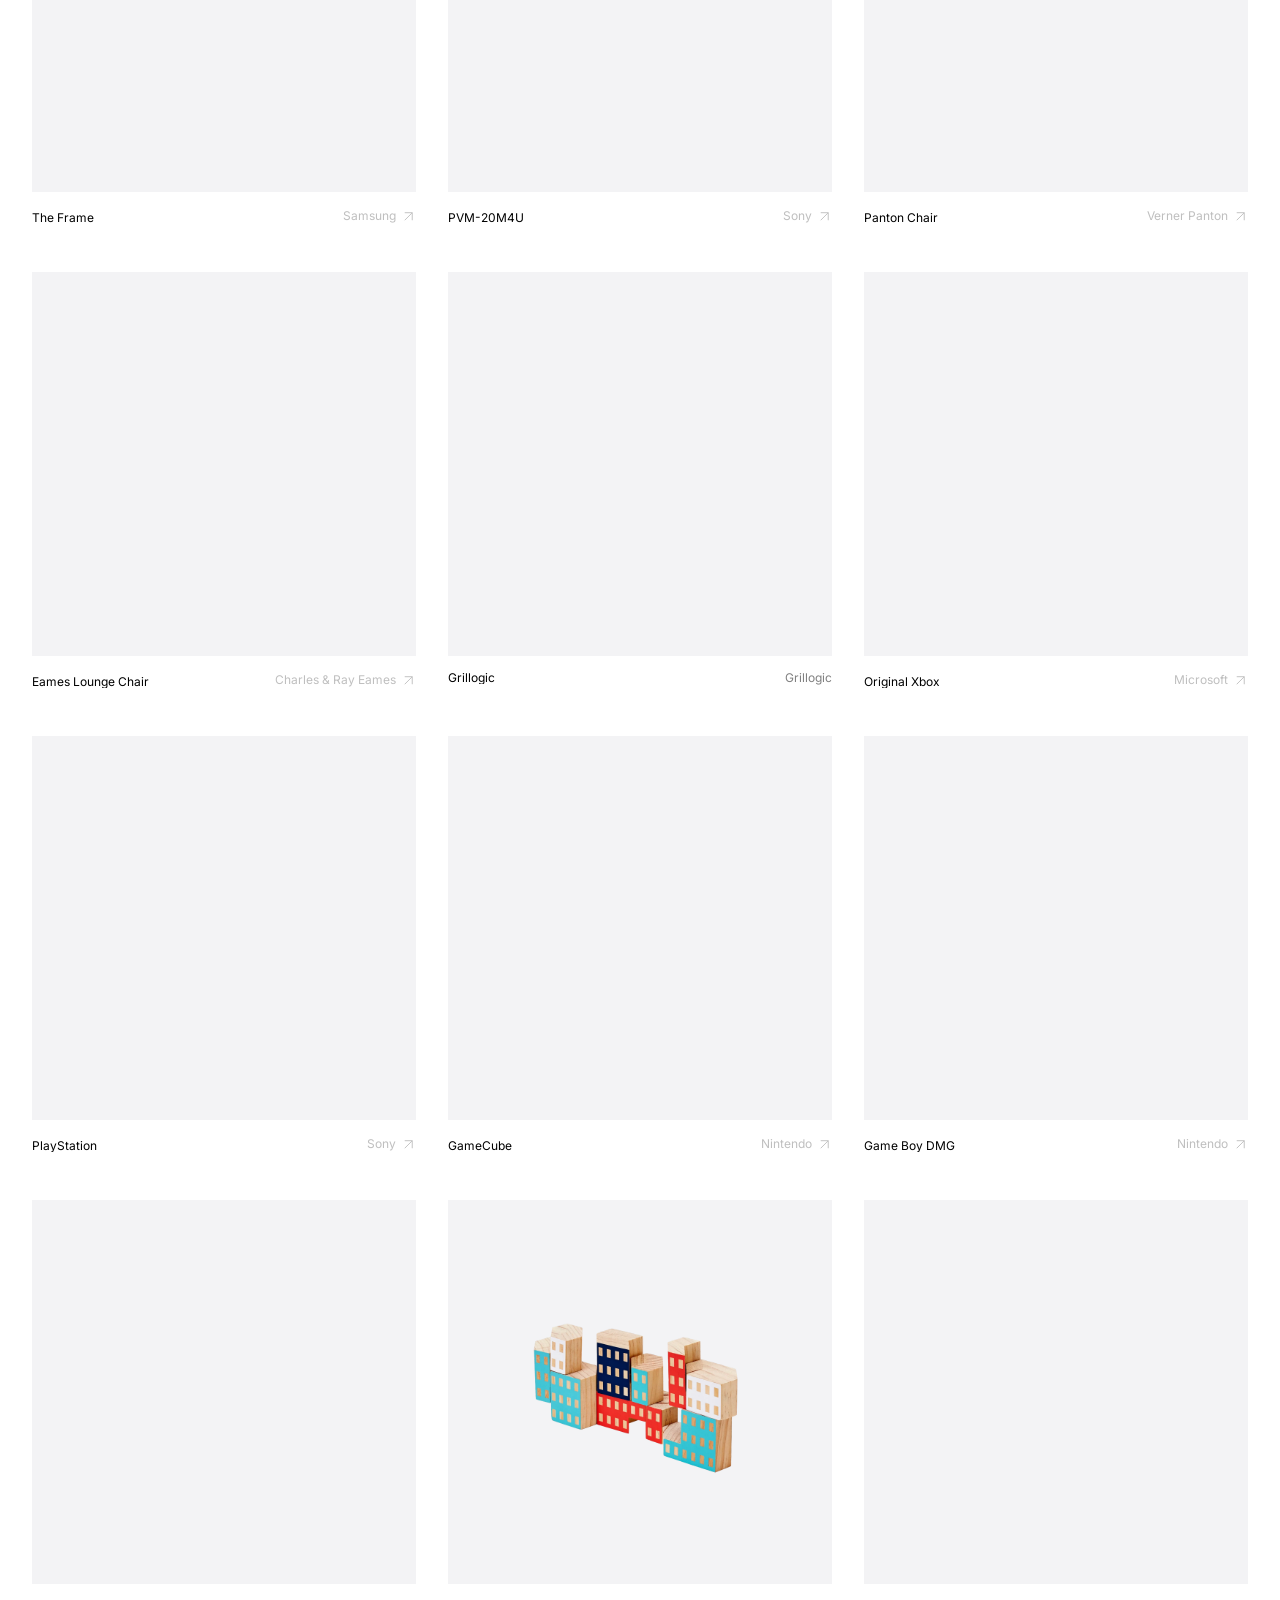
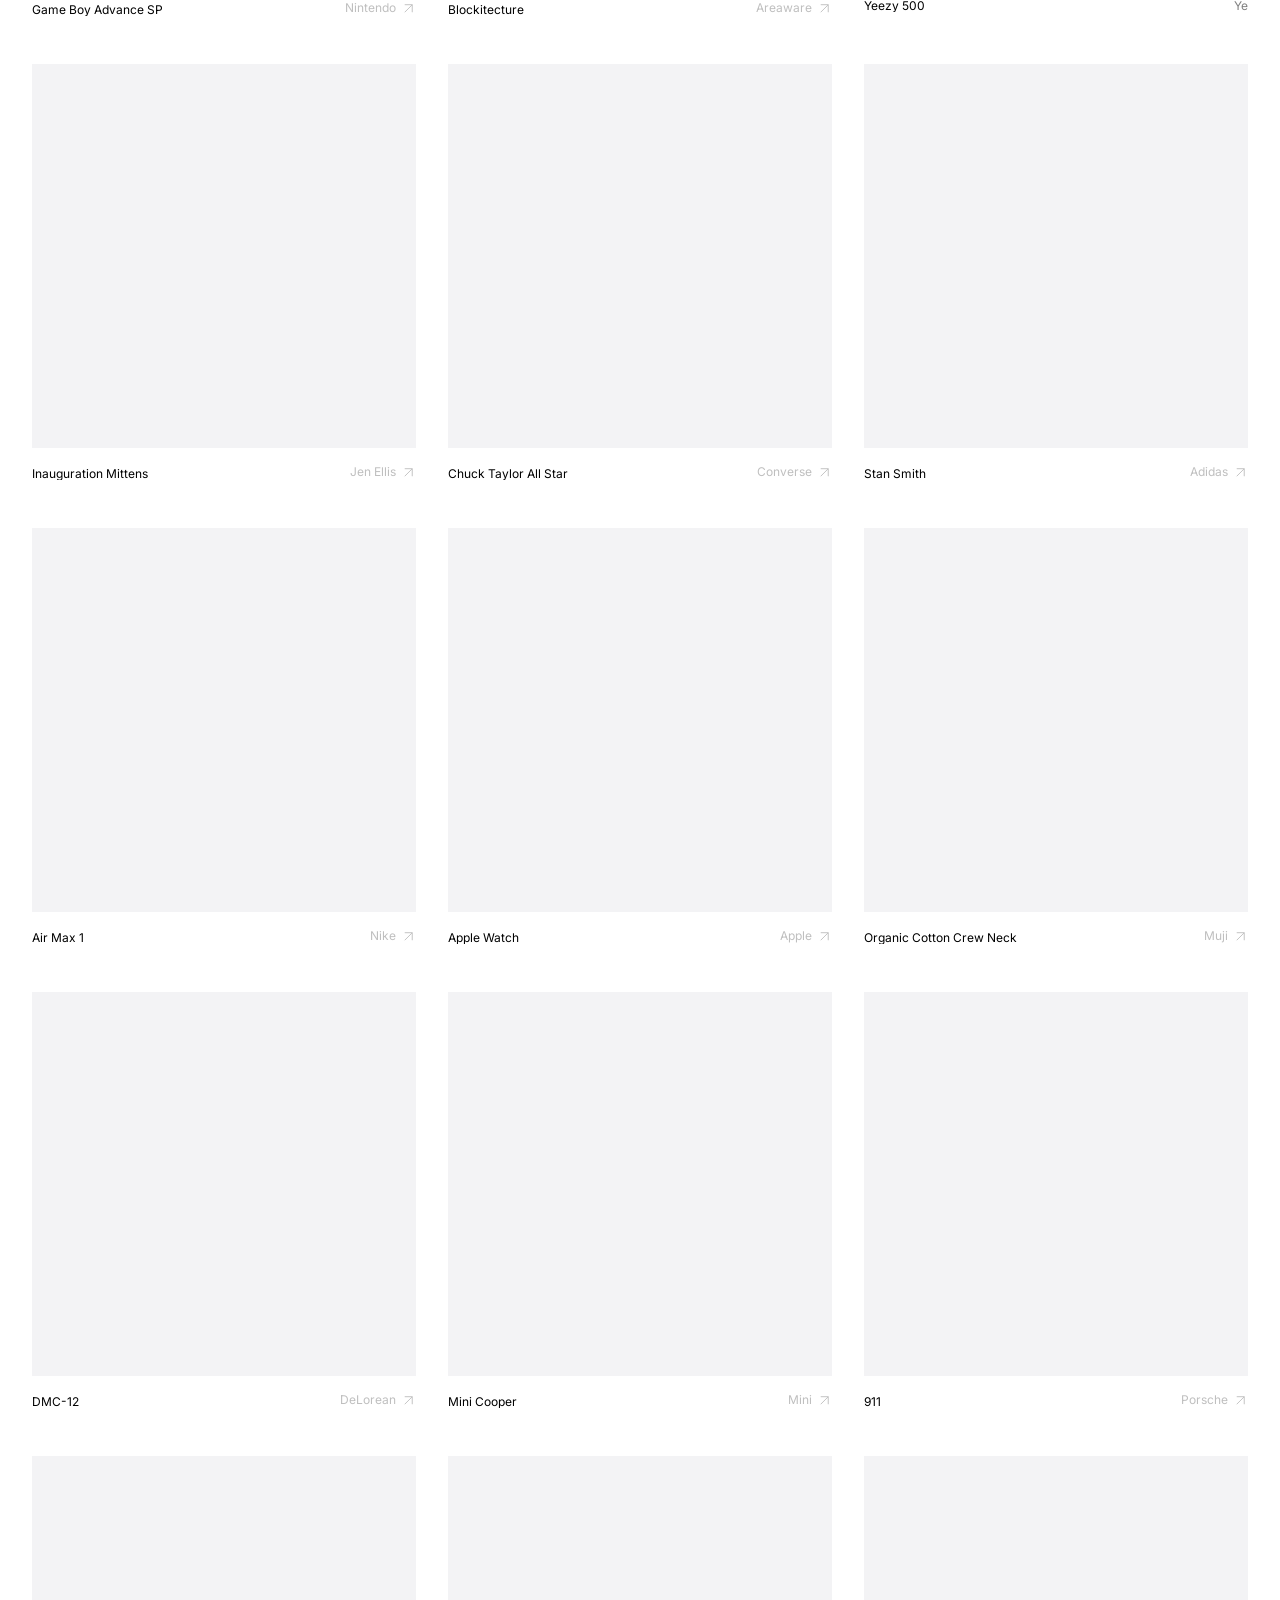
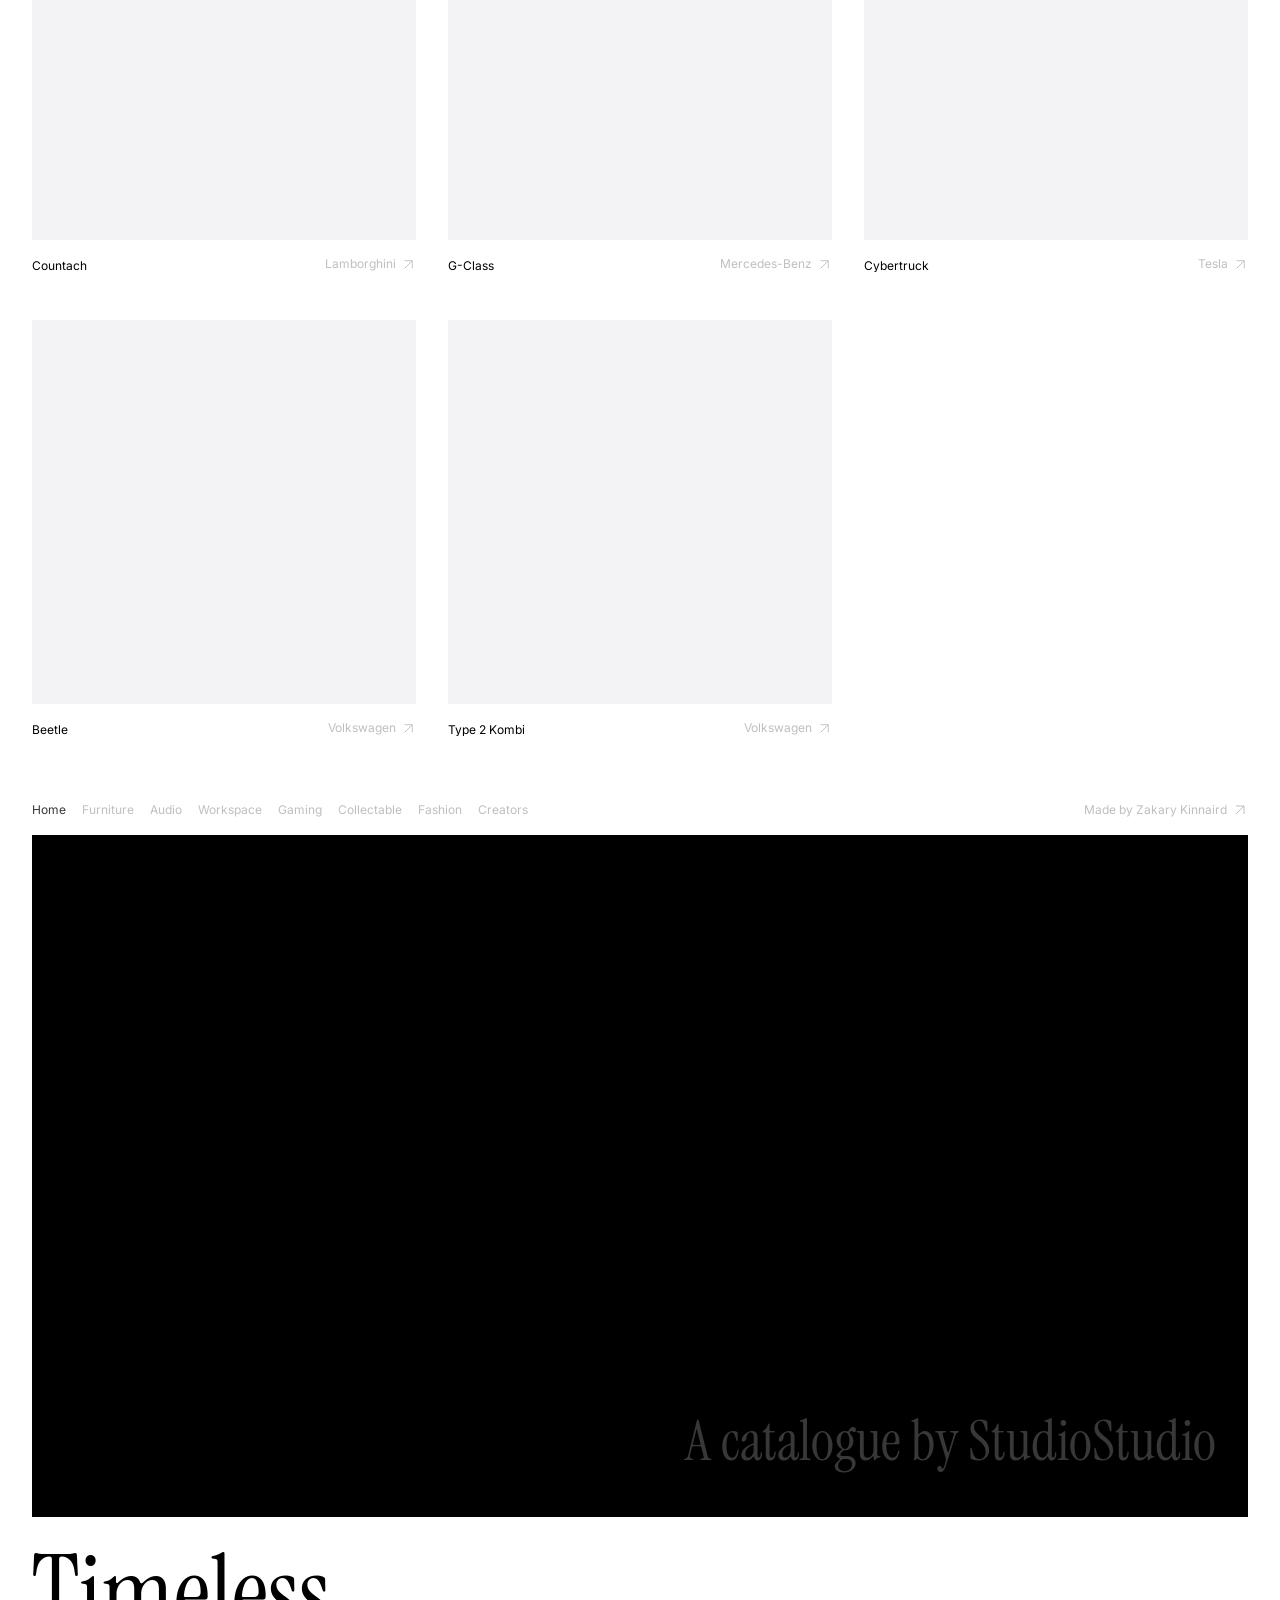
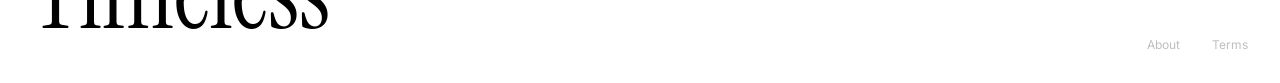
==== commit 31f83154: "Add content guide, SEO tooling, and share meta for launch readiness. Co-authored-by: Cursor <cursora" ====
--- a/index.html
+++ b/index.html
@@ -12,13 +12,30 @@
     <meta property="og:type" content="website">
     <meta property="og:site_name" content="Timeless Objects">
     <meta property="og:title" content="Timeless Objects">
-    <meta property="og:description" content="A curated catalog of design-led things that outlast trends.">
+    <meta property="og:description" content="A curated catalog of design-led things that outlast trends. Some you can buy. Some you can only admire.">
     <meta property="og:url" content="https://studiostudio.store/">
-    <meta property="og:image" content="https://studiostudio.store/images/objects/cp2.webp">
+    <meta property="og:image" content="https://studiostudio.store/images/share/og-default.webp">
+    <meta property="og:image:width" content="1500">
+    <meta property="og:image:height" content="1500">
+    <meta property="og:image:alt" content="Timeless Objects — a curated catalog of design-led things">
     <meta name="twitter:card" content="summary_large_image">
     <meta name="twitter:title" content="Timeless Objects">
-    <meta name="twitter:description" content="A curated catalog of design-led things that outlast trends.">
-    <meta name="twitter:image" content="https://studiostudio.store/images/objects/cp2.webp">
+    <meta name="twitter:description" content="A curated catalog of design-led things that outlast trends. Some you can buy. Some you can only admire.">
+    <meta name="twitter:image" content="https://studiostudio.store/images/share/og-default.webp">
+    <meta name="twitter:image:alt" content="Timeless Objects — a curated catalog of design-led things">
+    <script type="application/ld+json">
+    {
+        "@context": "https://schema.org",
+        "@type": "WebSite",
+        "name": "Timeless Objects",
+        "url": "https://studiostudio.store/",
+        "description": "A curated catalog of design-led things that outlast trends.",
+        "publisher": {
+            "@type": "Organization",
+            "name": "StudioStudio"
+        }
+    }
+    </script>
     <link rel="preconnect" href="https://fonts.googleapis.com">
     <link rel="preconnect" href="https://fonts.gstatic.com" crossorigin>
     <link href="https://fonts.googleapis.com/css2?family=Instrument+Serif&family=Inter:wght@400;500;600&display=swap" rel="stylesheet">
--- a/styles.css
+++ b/styles.css
@@ -37,6 +37,7 @@
     --catalog-padding: 32px;
     --screen-bottom-padding: 48px;
     --detail-title-size: 128px;
+    --detail-copy-size: clamp(16px, 2vw, 20px);
     --site-header-height: 51px;
     --footer-closing-height: 80px;
     --inter-ui-size: 12px;
@@ -1065,6 +1066,12 @@
 
 .site-footer--catalog .site-footer__nav .filter-bar {
     width: 100%;
+    align-self: stretch;
+    height: 100%;
+}
+
+.site-footer--catalog .site-footer__nav .filter-bar__group {
+    align-items: stretch;
 }
 
 .filter-bar--footer .filter-bar__group--end {
@@ -1074,6 +1081,8 @@
 .site-footer__maker {
     display: inline-flex;
     align-items: center;
+    align-self: stretch;
+    min-height: var(--site-header-height);
     gap: 0.35em;
     color: var(--text-dimmed);
     text-decoration: none;
@@ -1224,6 +1233,15 @@
     pointer-events: auto;
 }
 
+.site-header .filter-bar {
+    align-self: stretch;
+    height: 100%;
+}
+
+.site-header .filter-bar__group {
+    align-items: stretch;
+}
+
 .page--catalog .site-header {
     opacity: 0;
 }
@@ -1267,6 +1285,10 @@
     background: none;
     padding: 0;
     cursor: pointer;
+    display: inline-flex;
+    align-items: center;
+    align-self: stretch;
+    min-height: var(--site-header-height);
     font-family: Inter, "Helvetica Neue", Helvetica, sans-serif;
     font-size: var(--inter-ui-size);
     font-weight: 400;
@@ -1284,12 +1306,14 @@
 .collection-tabs--desktop {
     display: flex;
     flex-wrap: wrap;
-    align-items: center;
+    align-items: stretch;
     gap: 12px 16px;
 }
 
 .collection-dropdown--mobile {
     display: none;
+    align-items: stretch;
+    align-self: stretch;
 }
 
 .collection-dropdown {
@@ -1664,6 +1688,17 @@
     line-height: 1;
     word-break: break-word;
     color: var(--text-primary);
+}
+
+.detail-title__link {
+    color: inherit;
+    text-decoration: none;
+    transition: color var(--link-hover-duration) var(--link-hover-ease);
+}
+
+.detail-title__link:hover,
+.detail-title__link:focus-visible {
+    color: var(--text-dimmed);
 }
 
 .detail-header__dot {
@@ -1766,10 +1801,14 @@
     overflow: visible;
 }
 
+.page--detail .detail-hero:has(.detail-hero__image),
+.page--detail .detail-hero:has(.detail-hero__placeholder) {
+    background: var(--placeholder);
+}
+
 .page--detail .detail-hero:has(.detail-hero__placeholder) {
     aspect-ratio: 16 / 9;
     overflow: hidden;
-    background: var(--placeholder);
 }
 
 .page--detail .detail-hero:has(.detail-hero__placeholder) .detail-hero__media {
@@ -1829,7 +1868,7 @@
 .detail-about__body {
     grid-column: 1;
     min-width: 0;
-    max-width: 640px;
+    max-width: min(640px, 80ch);
 }
 
 .detail-about__heading {
@@ -1840,6 +1879,7 @@
     line-height: 1;
     color: var(--text-dimmed);
     margin-bottom: 0;
+    text-wrap: balance;
 }
 
 .detail-brand--aside {
@@ -1910,10 +1950,13 @@
 
 .detail-copy {
     font-family: Inter, "Helvetica Neue", Helvetica, sans-serif;
-    font-size: 17px;
+    font-size: var(--detail-copy-size);
     font-weight: 400;
     line-height: 1.55;
-    color: var(--text-primary);
+    color: var(--text-muted);
+    text-wrap: pretty;
+    hyphens: none;
+    overflow-wrap: break-word;
 }
 
 .detail-copy + .detail-copy {
@@ -2009,6 +2052,7 @@
         --catalog-padding: 16px;
         --screen-bottom-padding: 40px;
         --detail-title-size: 72px;
+        --detail-copy-size: 14px;
         --site-header-height: 50px;
     }
 
@@ -2074,7 +2118,7 @@
         margin-left: auto;
         padding-left: 16px;
         background: linear-gradient(to right, transparent, var(--background) 12px);
-        align-self: center;
+        align-self: stretch;
     }
 
     .site-footer--catalog .site-footer__nav {
@@ -2089,7 +2133,8 @@
 
     .collection-dropdown--mobile {
         display: flex;
-        align-items: center;
+        align-items: stretch;
+        align-self: stretch;
     }
 
     .page--catalog .site-header .filter-bar,
@@ -2198,7 +2243,11 @@
     .detail-brand--mobile-footer {
         display: flex;
         grid-column: 1 / -1;
-        justify-content: flex-end;
+        justify-content: flex-start;
+    }
+
+    .detail-brand--mobile-footer .detail-brand__link {
+        justify-content: flex-start;
     }
 
     .object-nav {
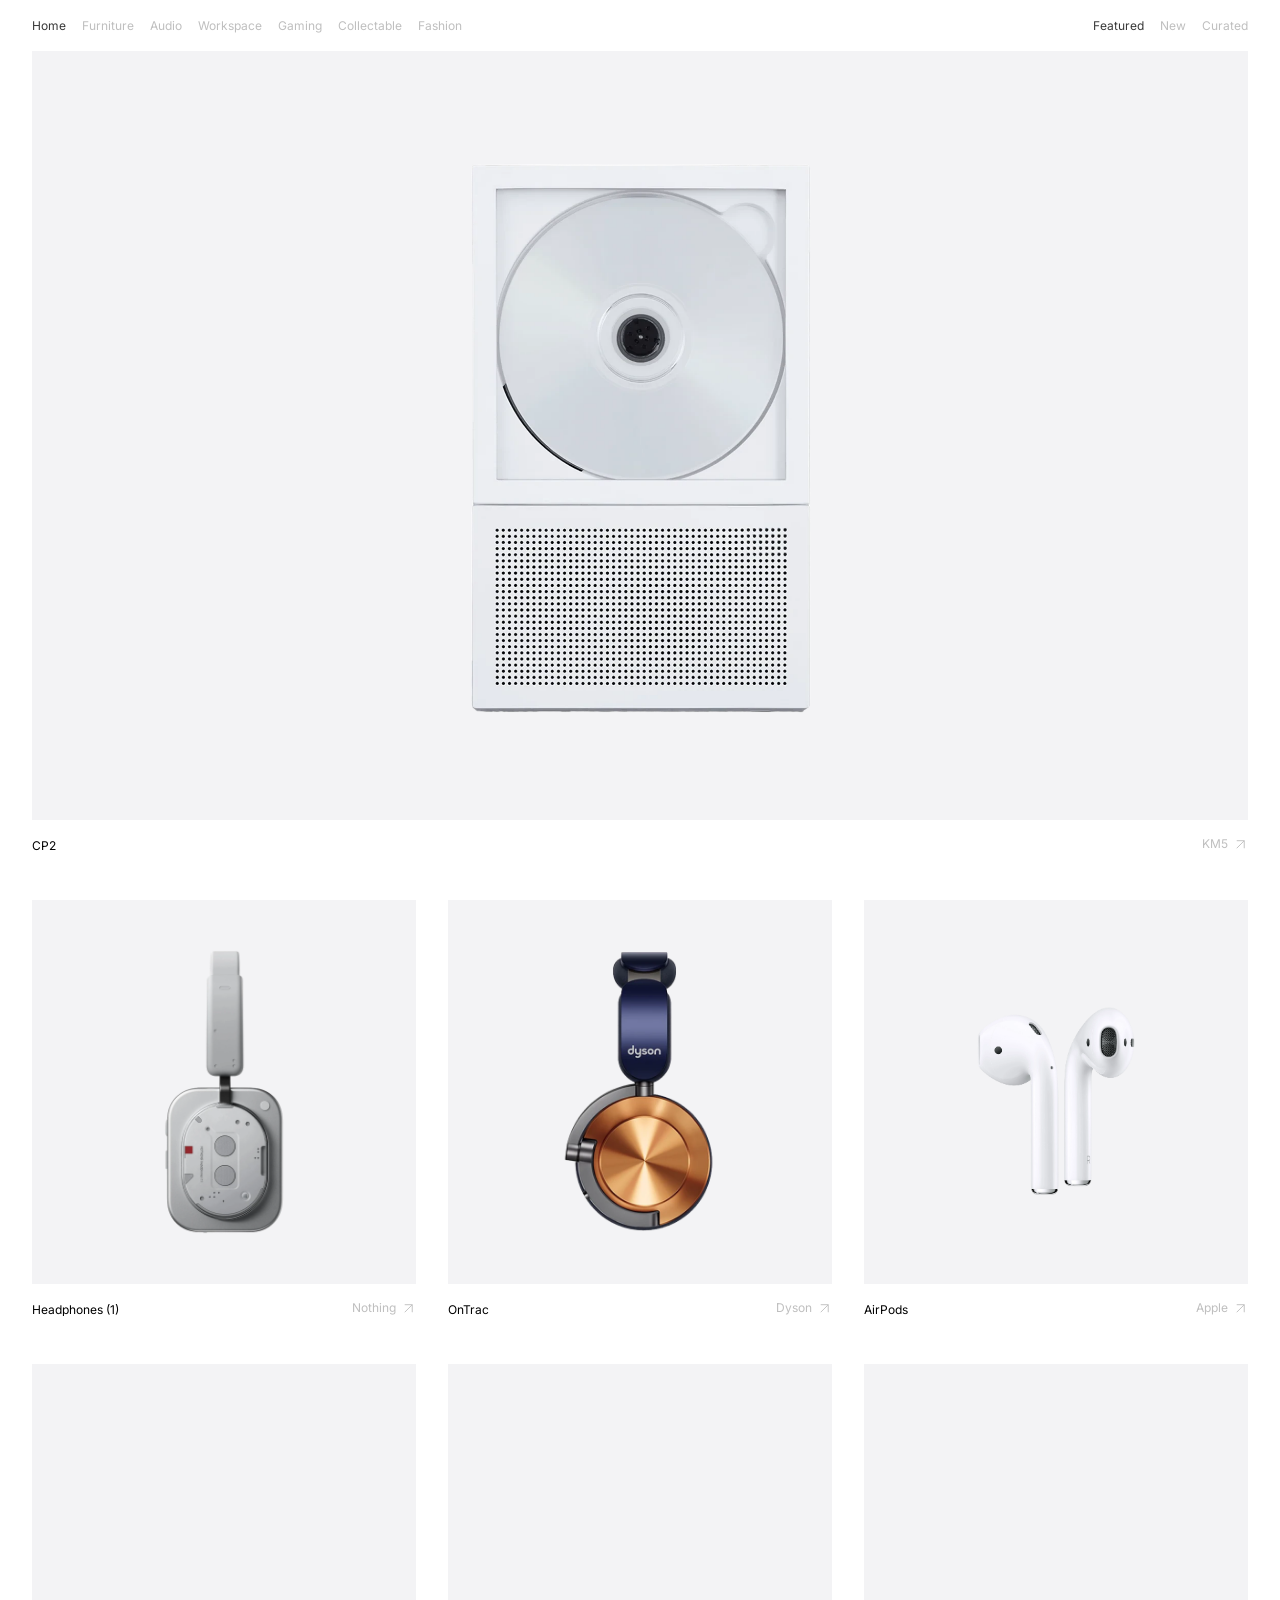
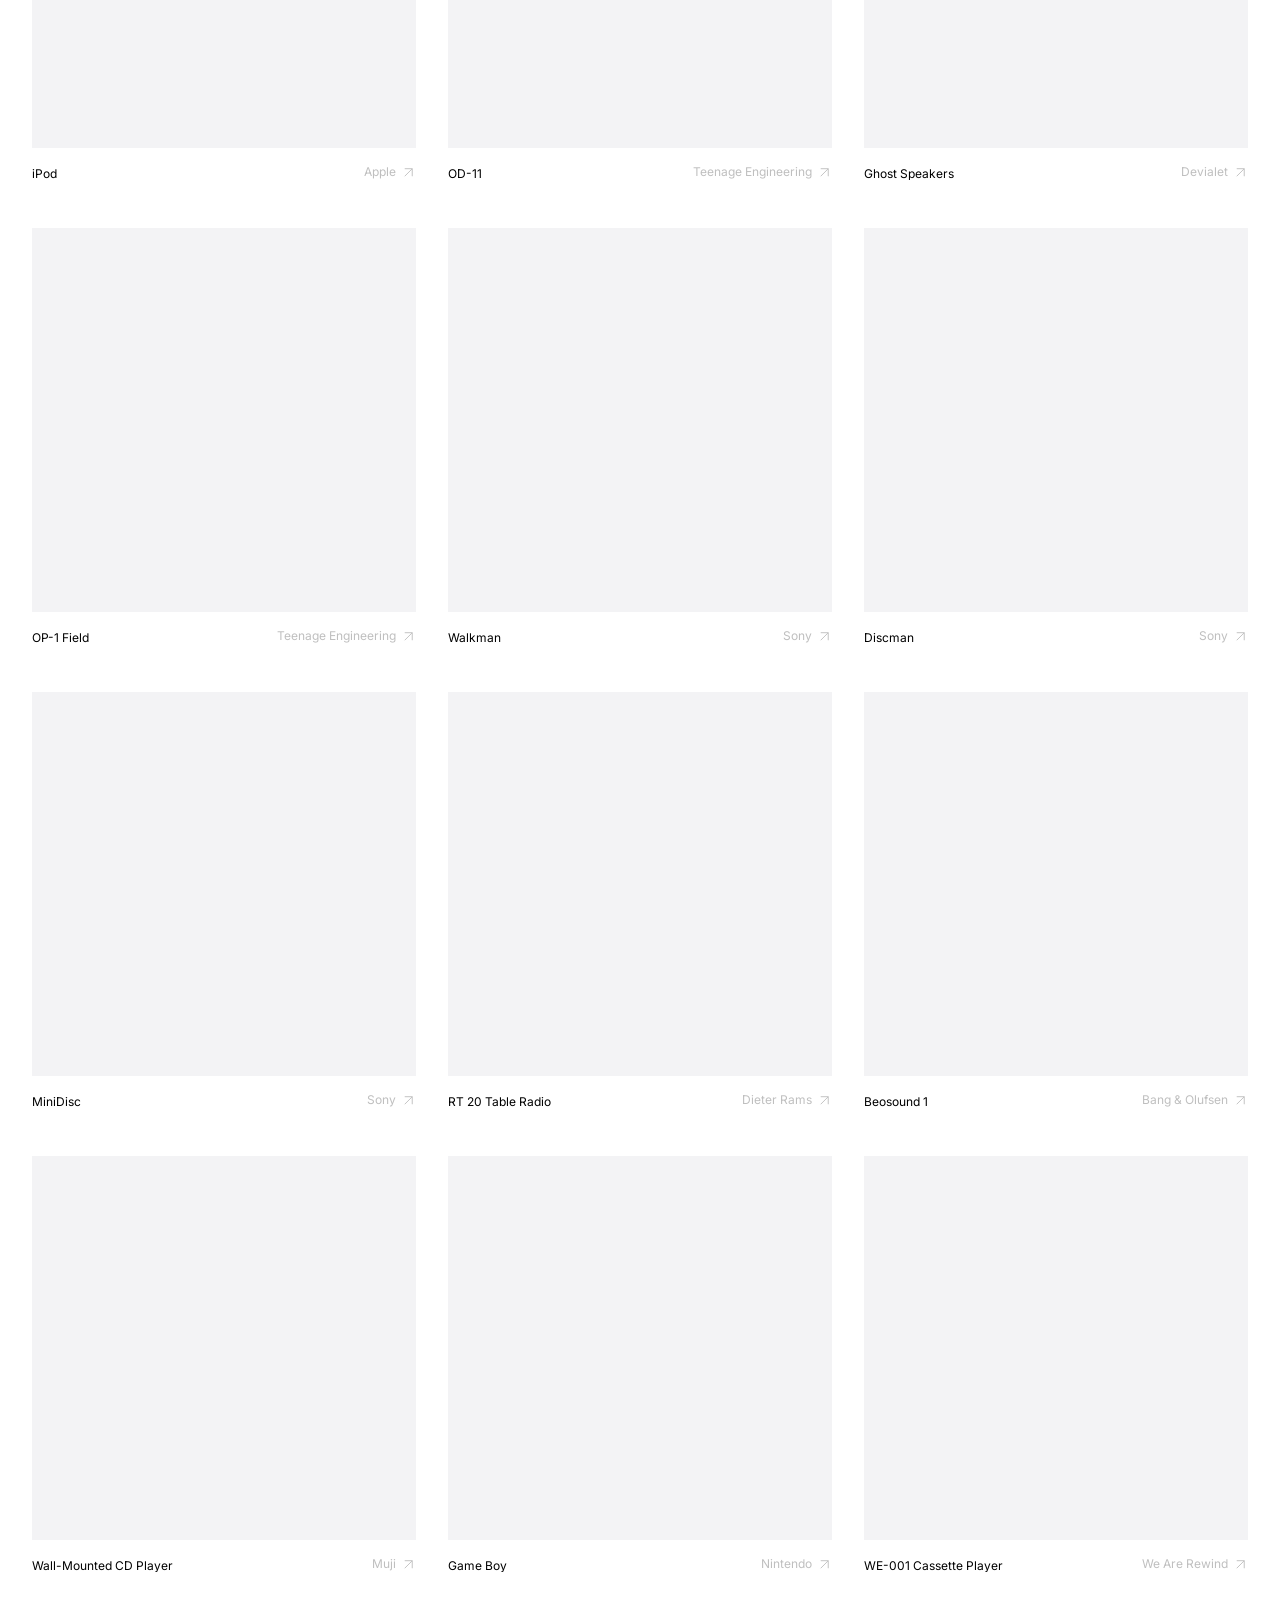
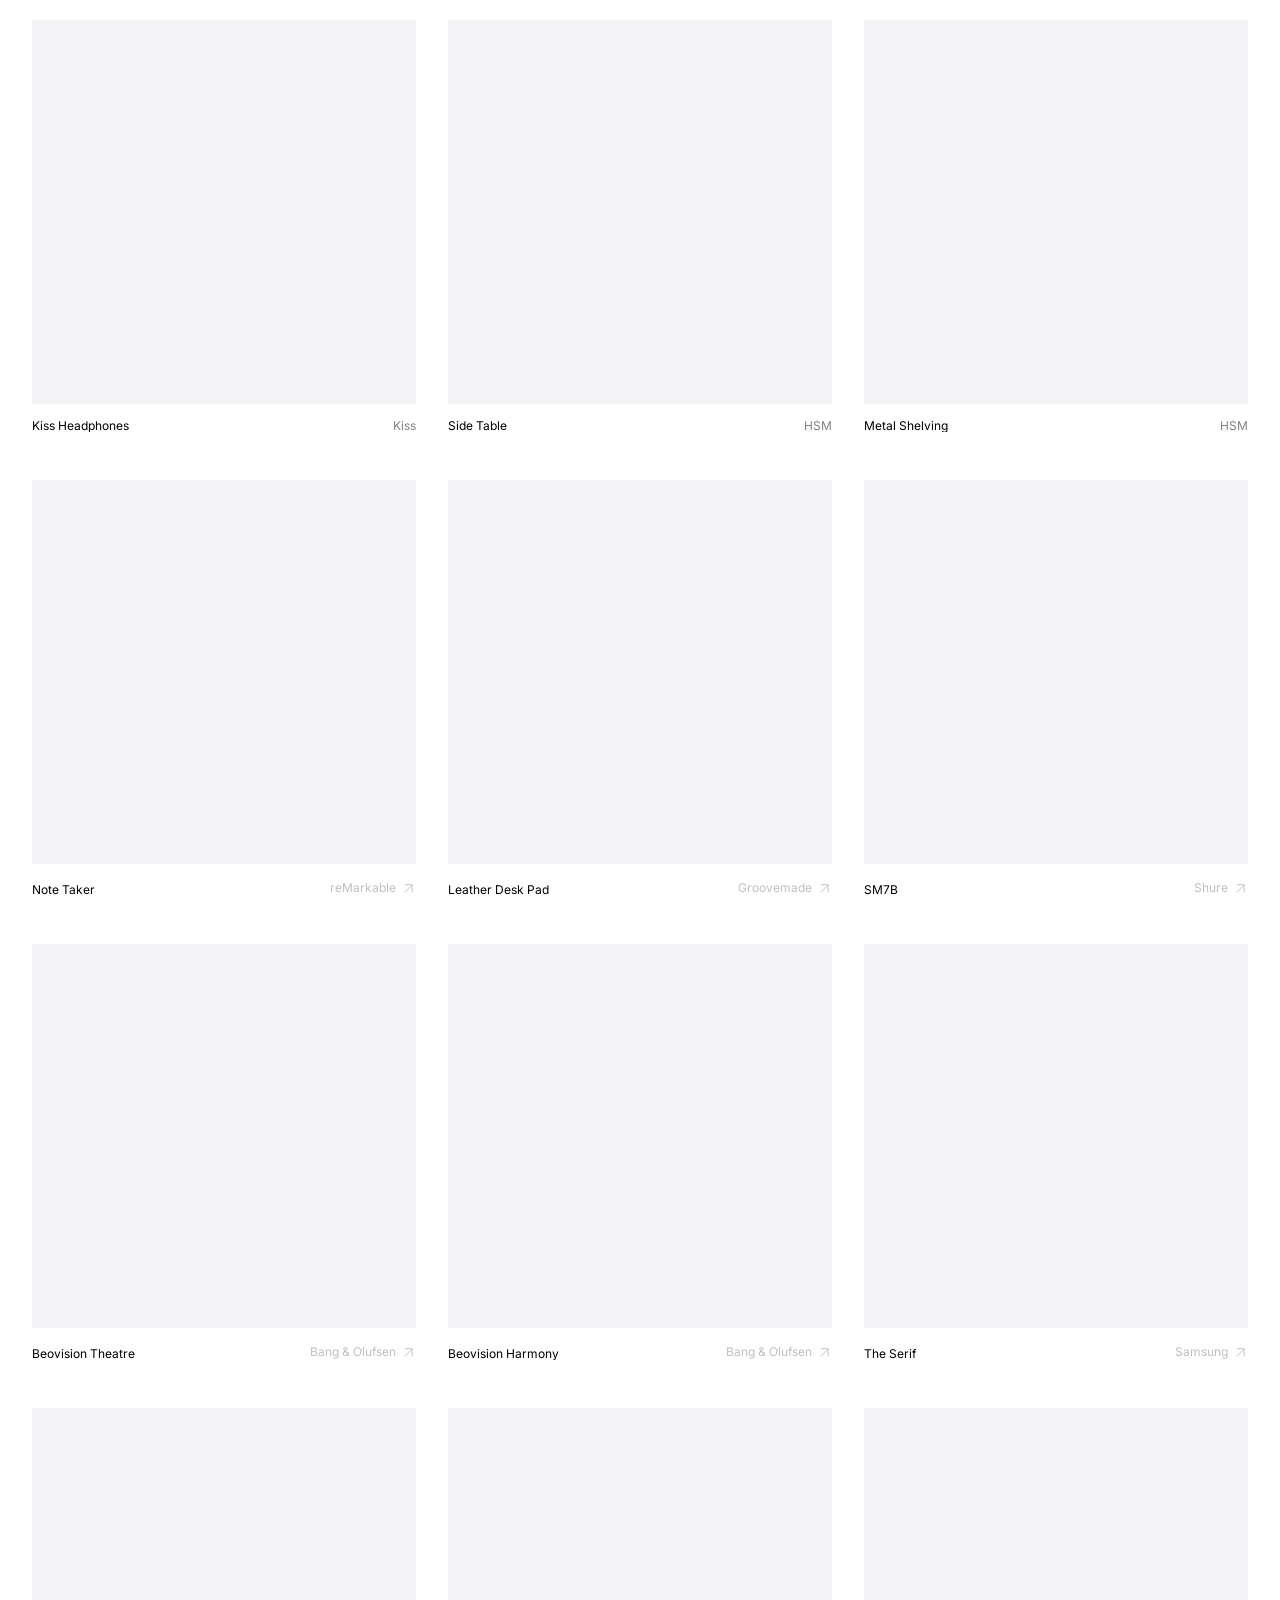
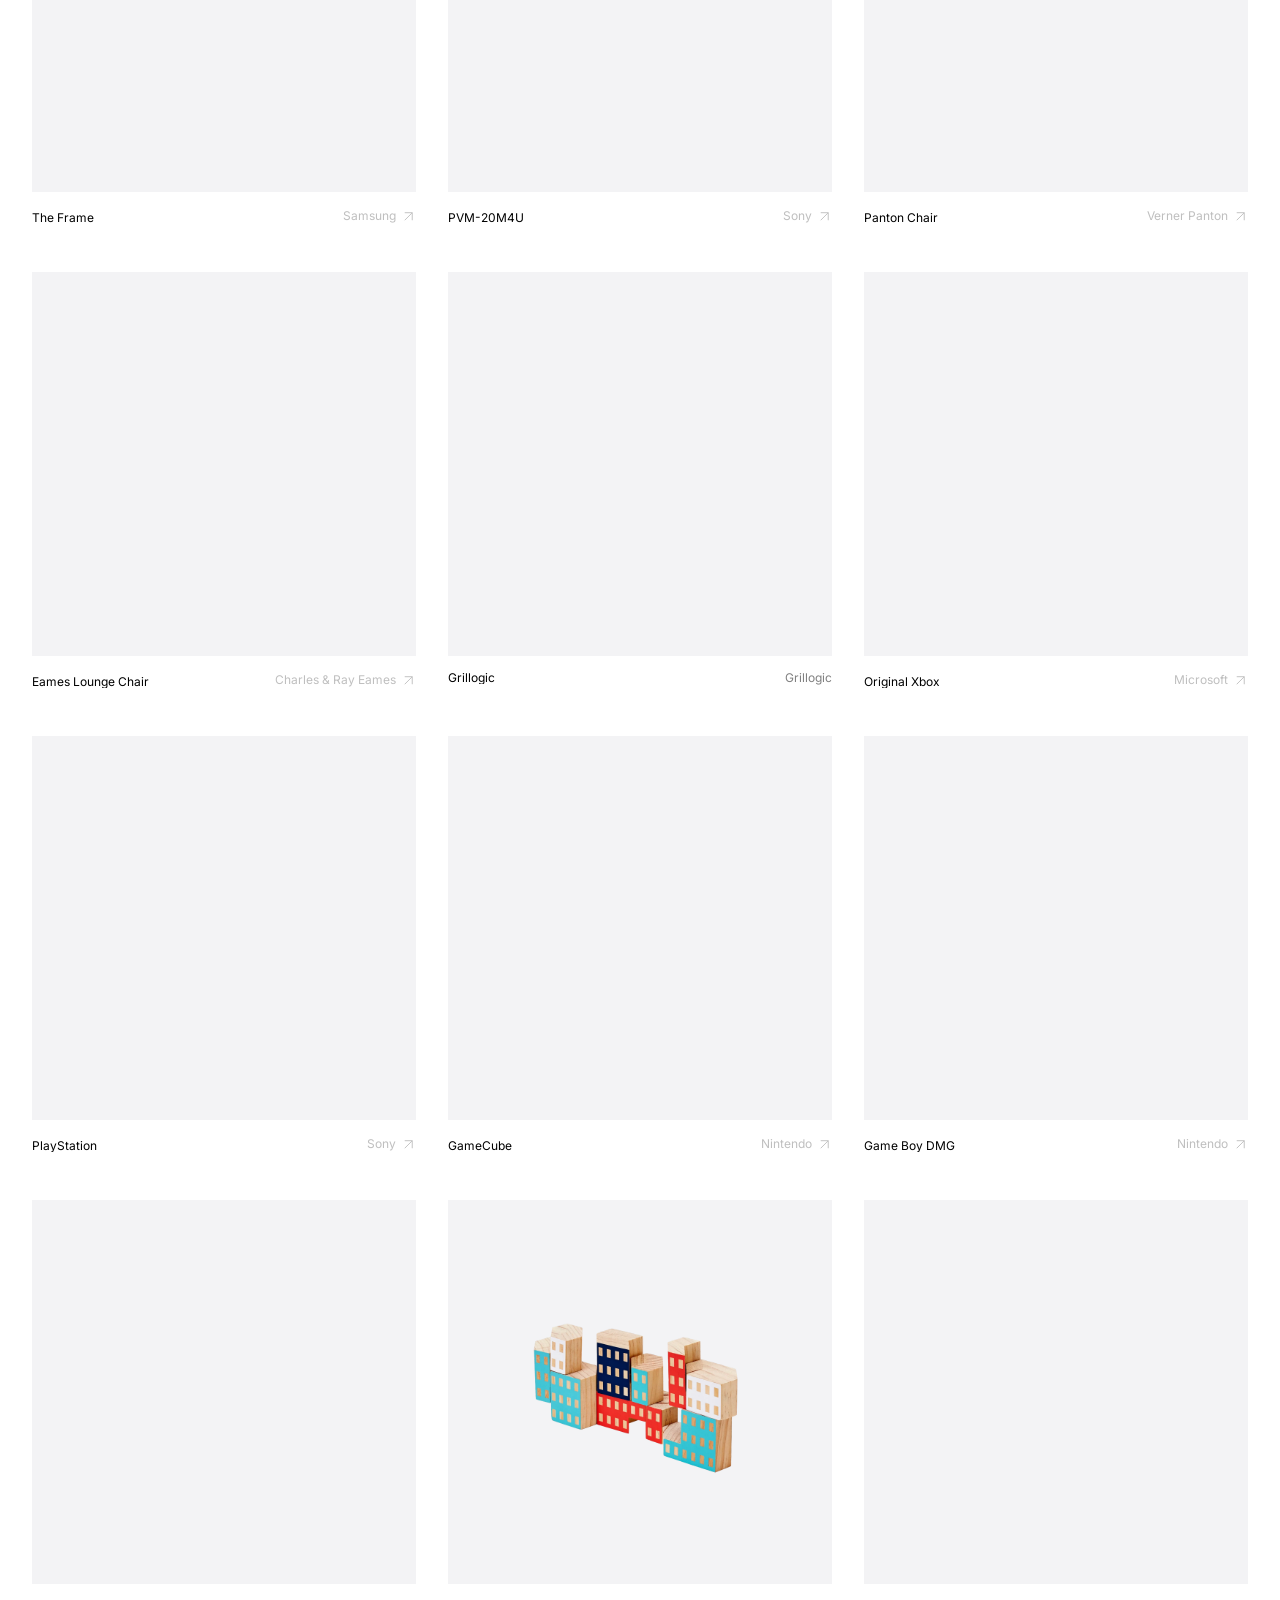
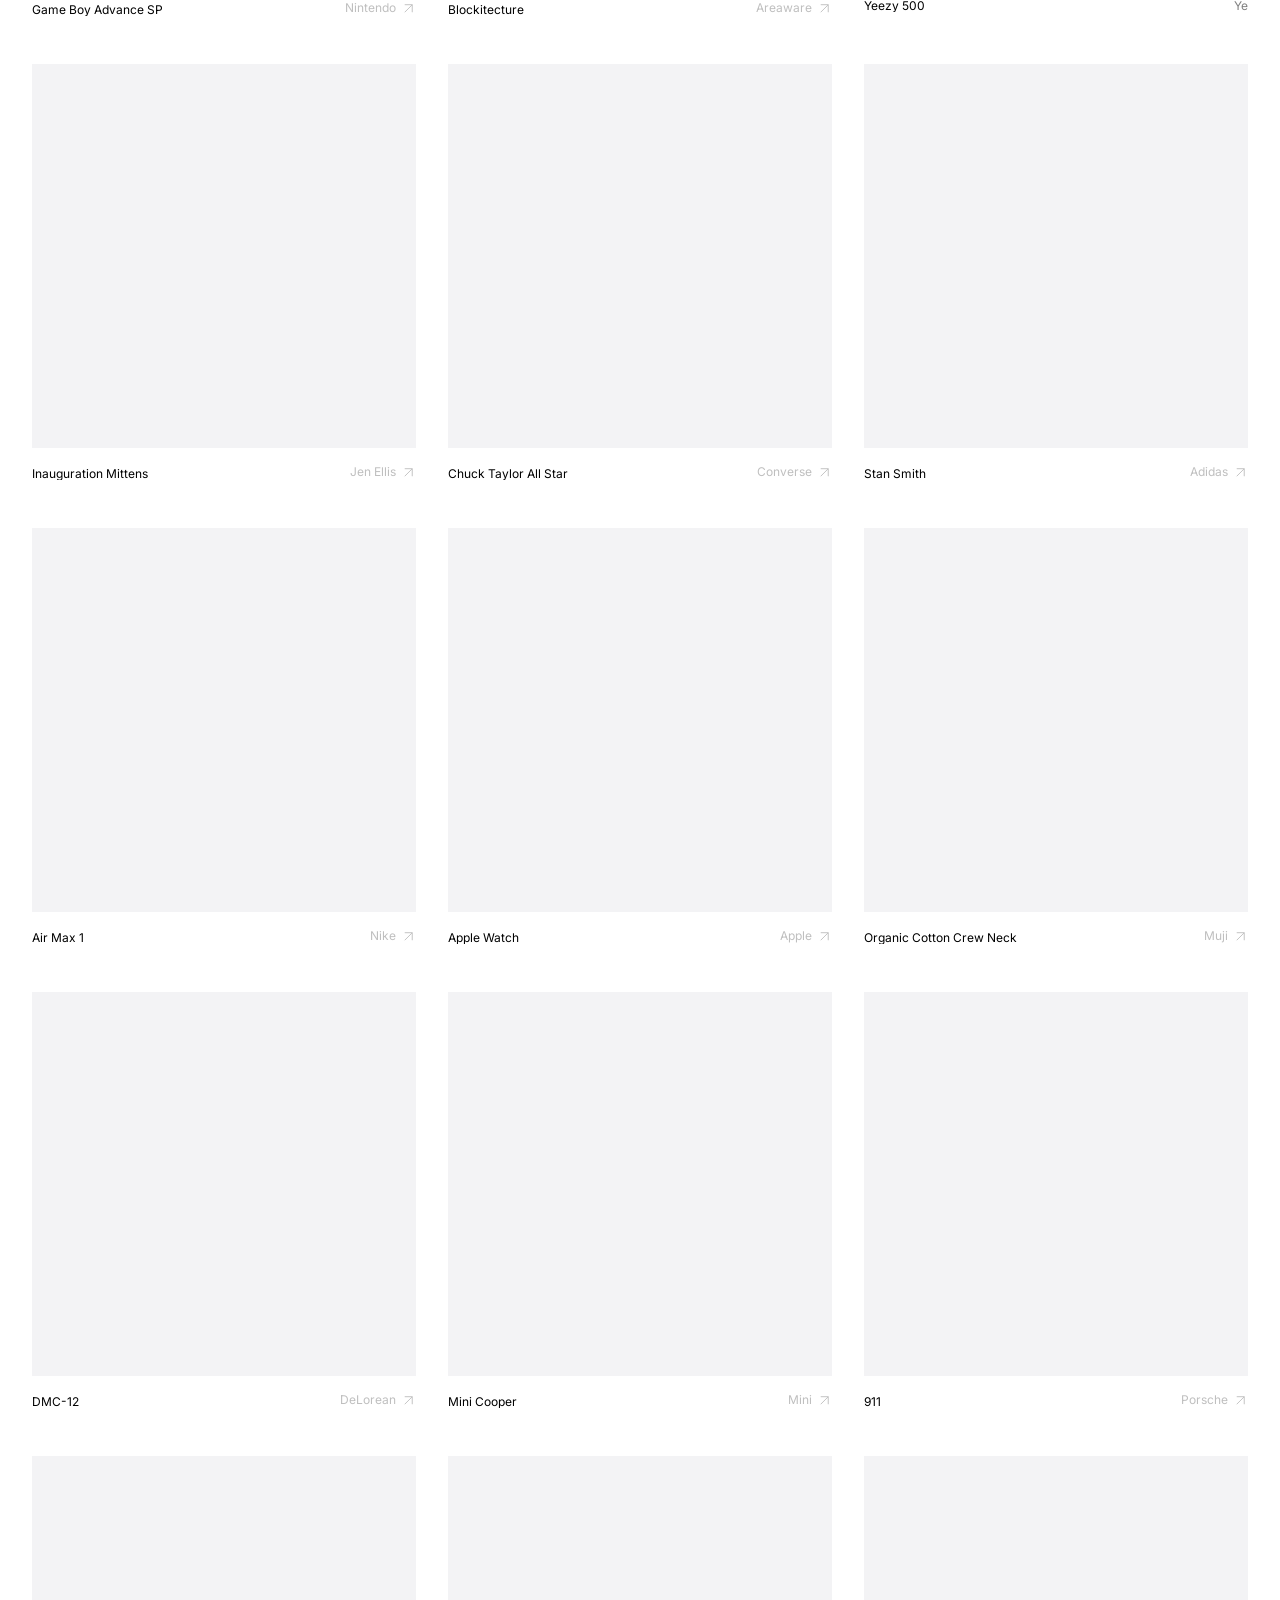
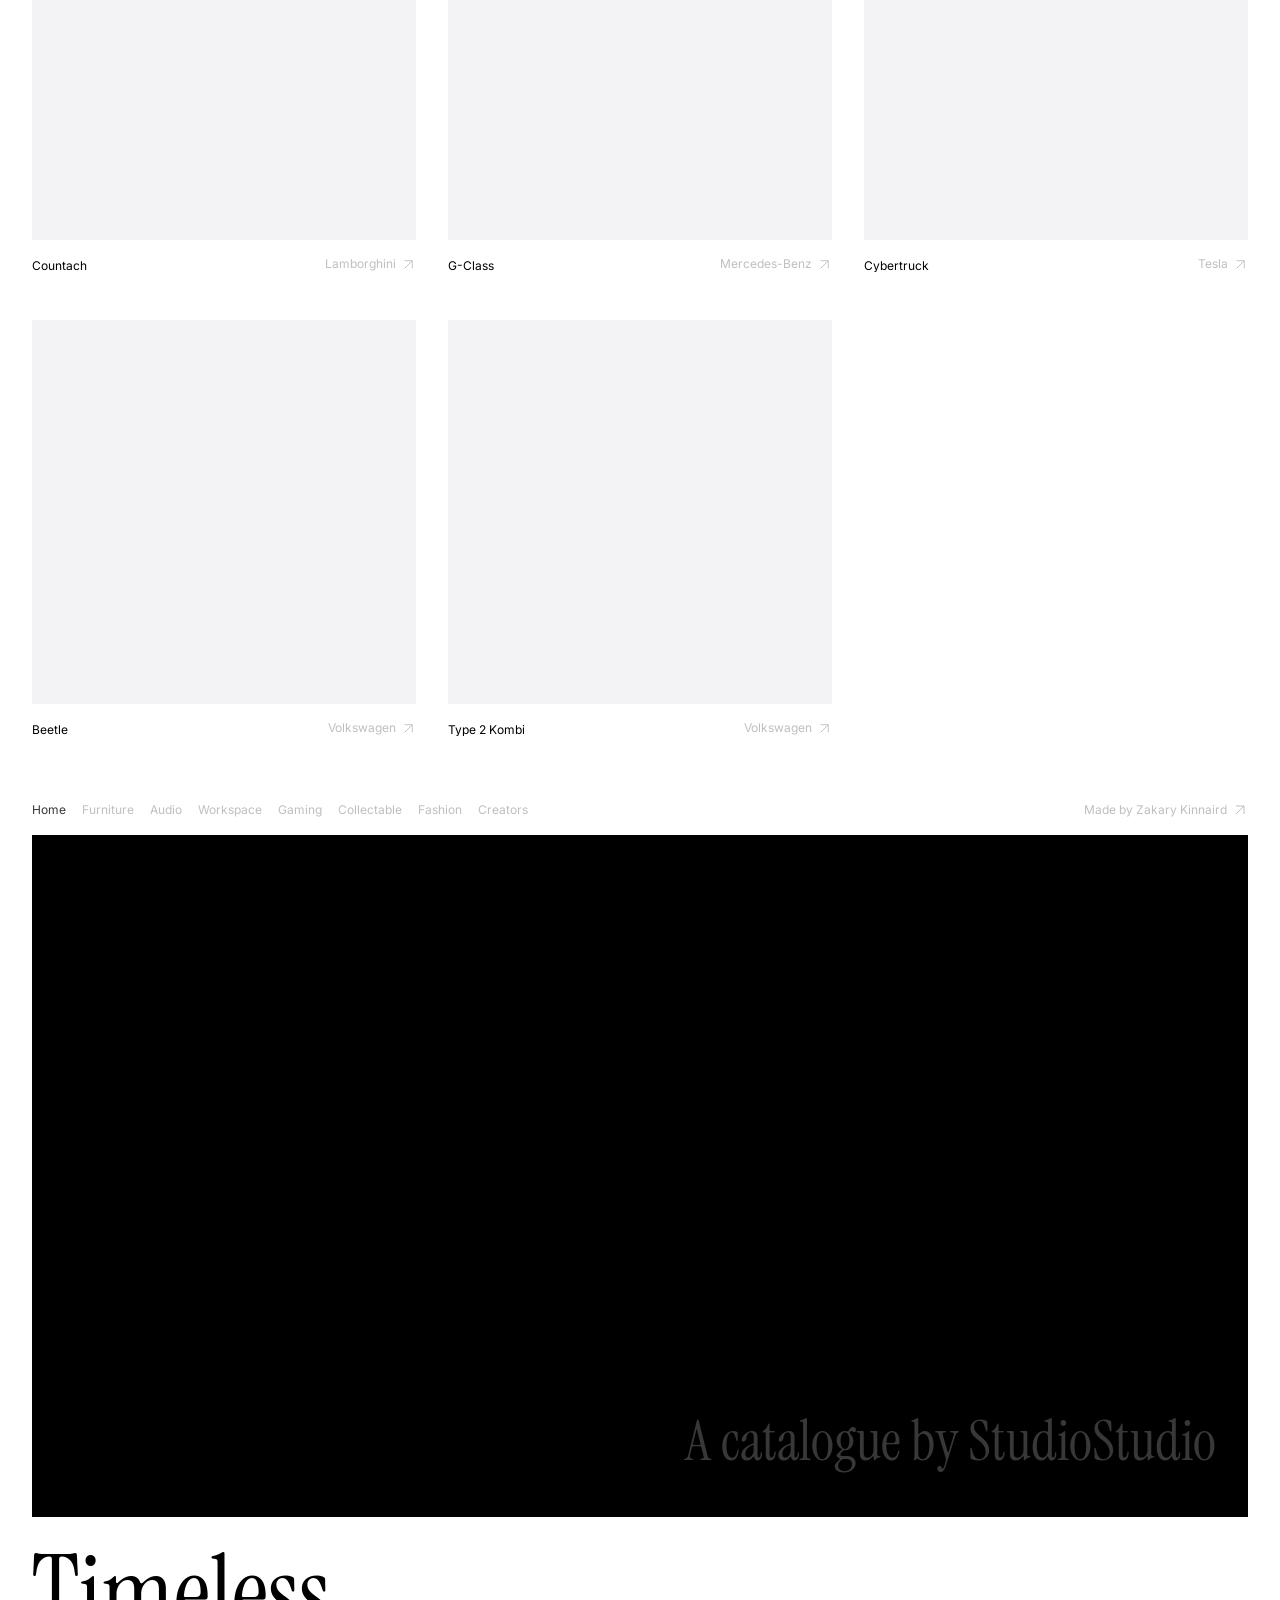
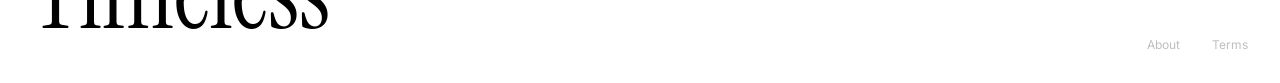
==== commit e38d5fec: "Point the site at timeless.directory for launch. Co-authored-by: Cursor <cursoragent@cursor.com>" ====
--- a/index.html
+++ b/index.html
@@ -7,28 +7,28 @@
     <meta name="description" content="A curated catalog of timeless objects — audio, furniture, tech, fashion, cars, and the creators behind them. Some you can buy. Some you can only admire.">
     <meta name="author" content="Timeless Objects">
     <meta name="robots" content="index, follow">
-    <link rel="canonical" href="https://studiostudio.store/">
+    <link rel="canonical" href="https://timeless.directory/">
     <meta name="theme-color" content="#ffffff">
     <meta property="og:type" content="website">
     <meta property="og:site_name" content="Timeless Objects">
     <meta property="og:title" content="Timeless Objects">
     <meta property="og:description" content="A curated catalog of design-led things that outlast trends. Some you can buy. Some you can only admire.">
-    <meta property="og:url" content="https://studiostudio.store/">
-    <meta property="og:image" content="https://studiostudio.store/images/share/og-default.webp">
+    <meta property="og:url" content="https://timeless.directory/">
+    <meta property="og:image" content="https://timeless.directory/images/share/og-default.webp">
     <meta property="og:image:width" content="1500">
     <meta property="og:image:height" content="1500">
     <meta property="og:image:alt" content="Timeless Objects — a curated catalog of design-led things">
     <meta name="twitter:card" content="summary_large_image">
     <meta name="twitter:title" content="Timeless Objects">
     <meta name="twitter:description" content="A curated catalog of design-led things that outlast trends. Some you can buy. Some you can only admire.">
-    <meta name="twitter:image" content="https://studiostudio.store/images/share/og-default.webp">
+    <meta name="twitter:image" content="https://timeless.directory/images/share/og-default.webp">
     <meta name="twitter:image:alt" content="Timeless Objects — a curated catalog of design-led things">
     <script type="application/ld+json">
     {
         "@context": "https://schema.org",
         "@type": "WebSite",
         "name": "Timeless Objects",
-        "url": "https://studiostudio.store/",
+        "url": "https://timeless.directory/",
         "description": "A curated catalog of design-led things that outlast trends.",
         "publisher": {
             "@type": "Organization",
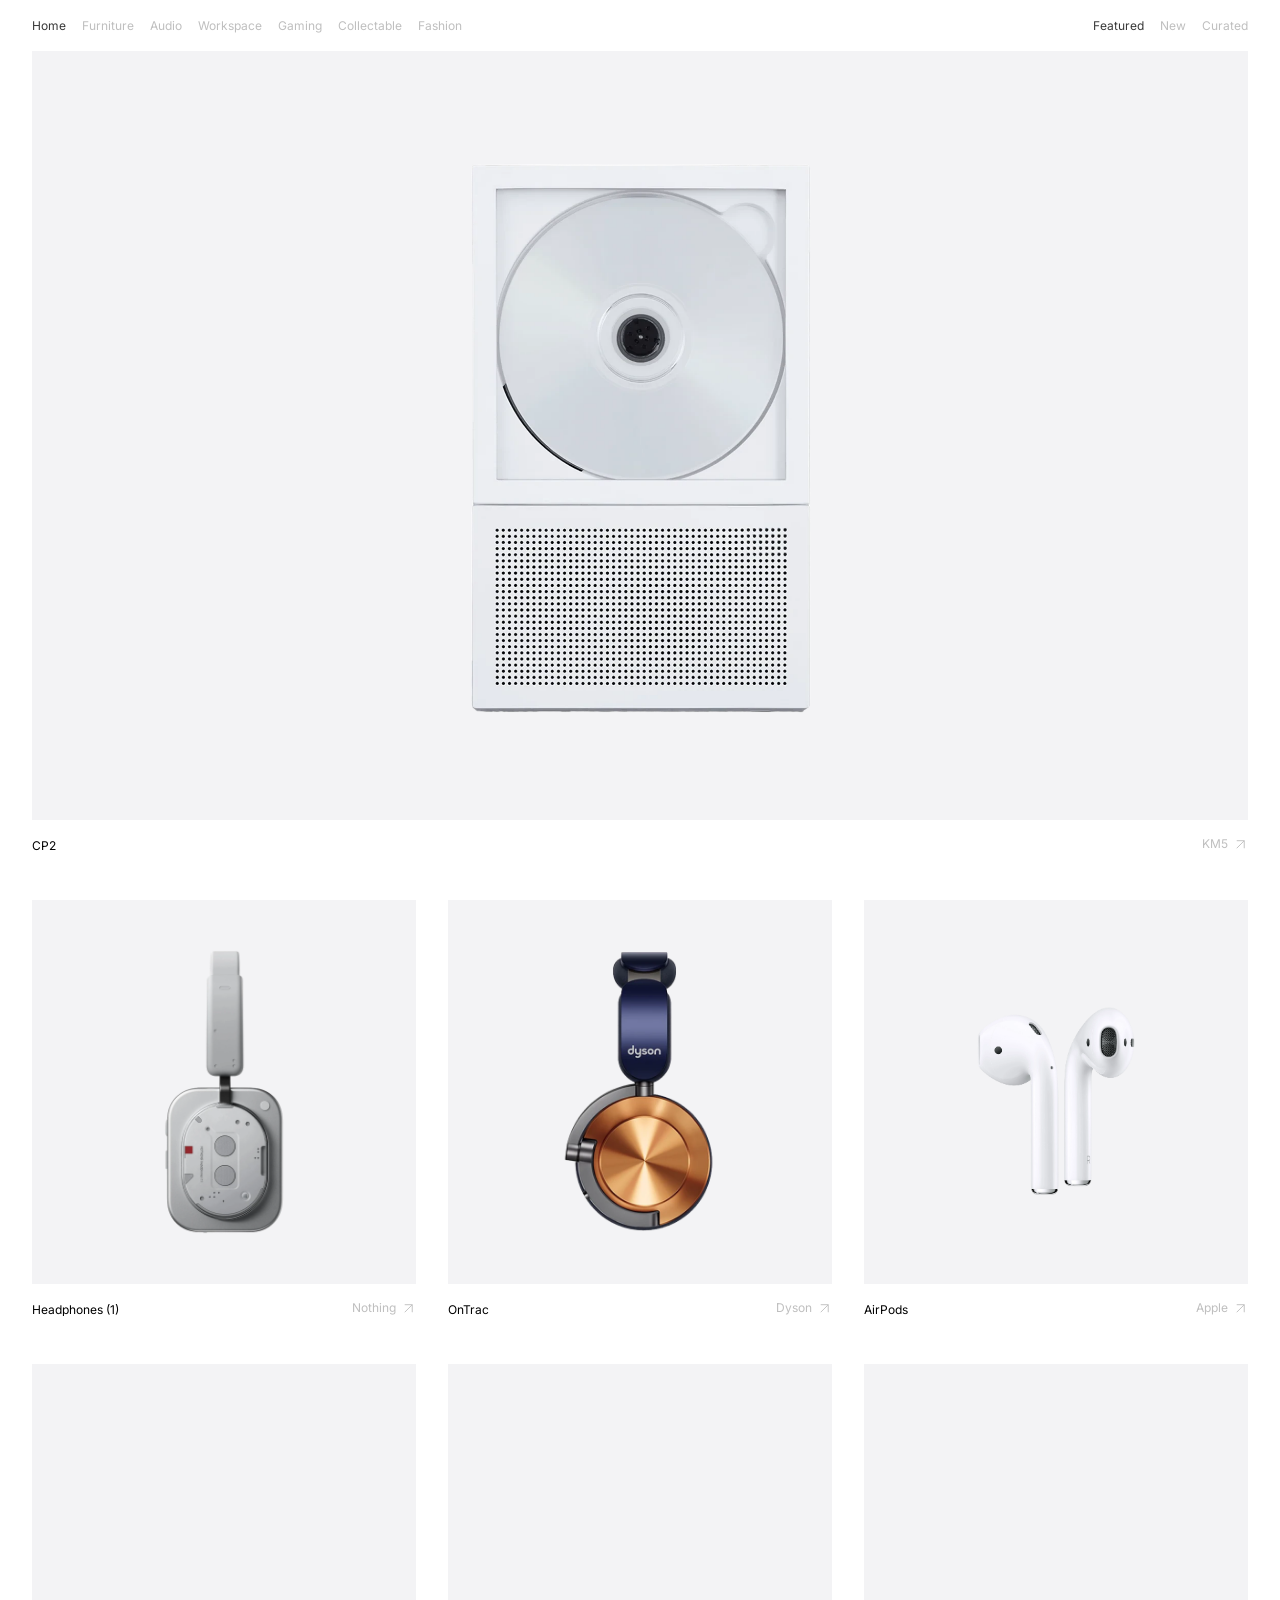
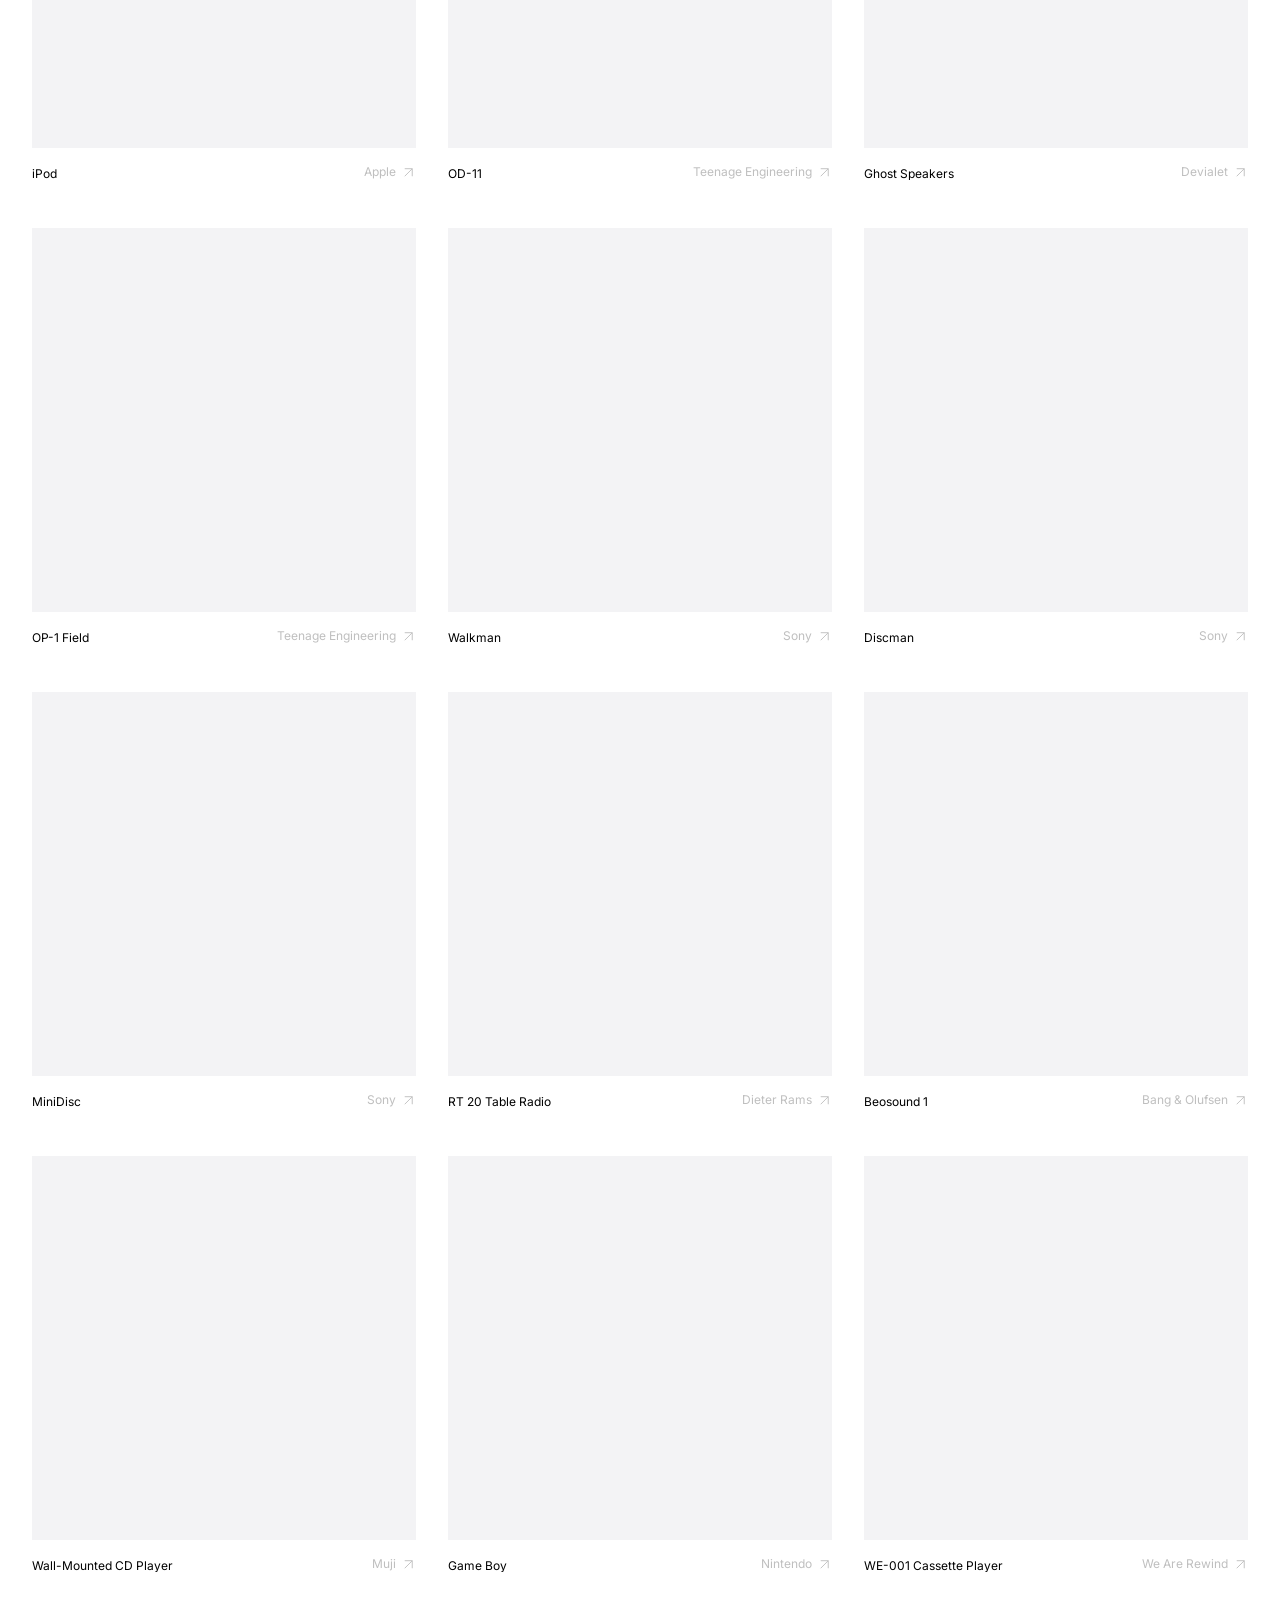
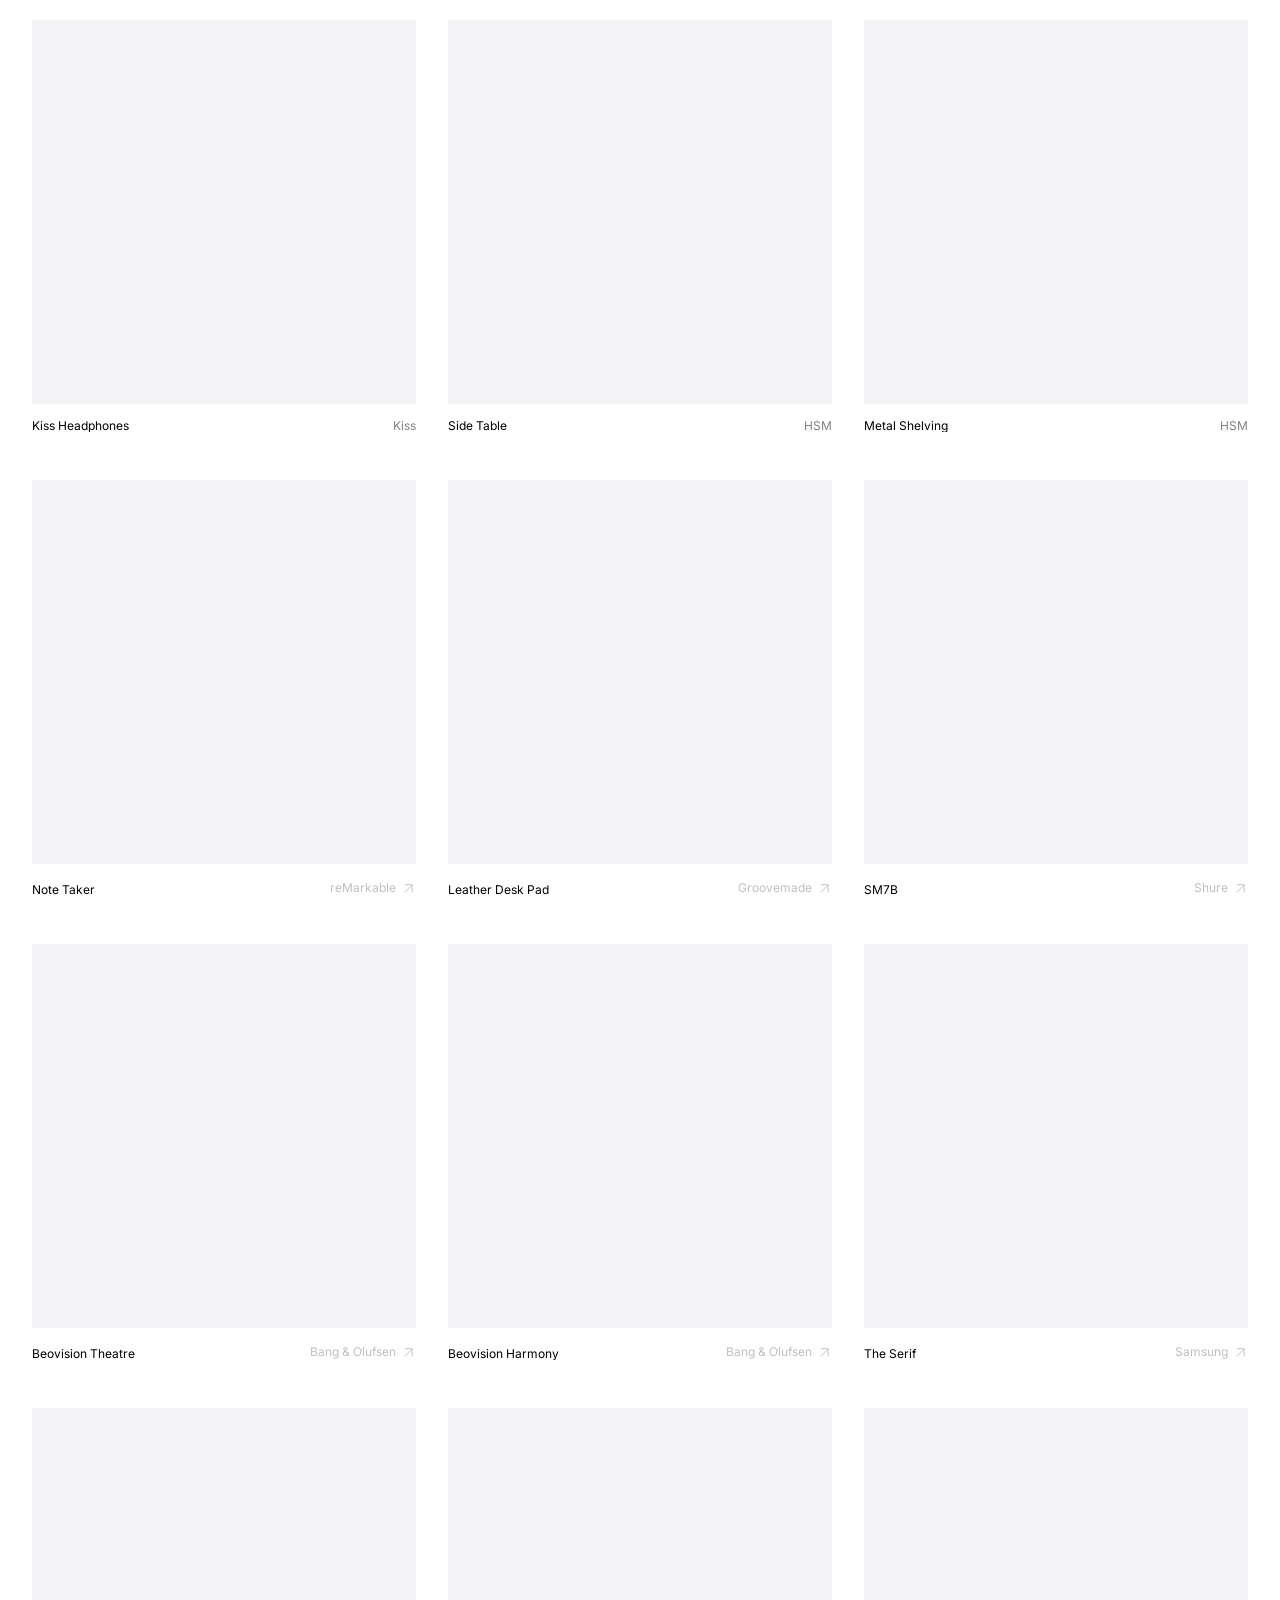
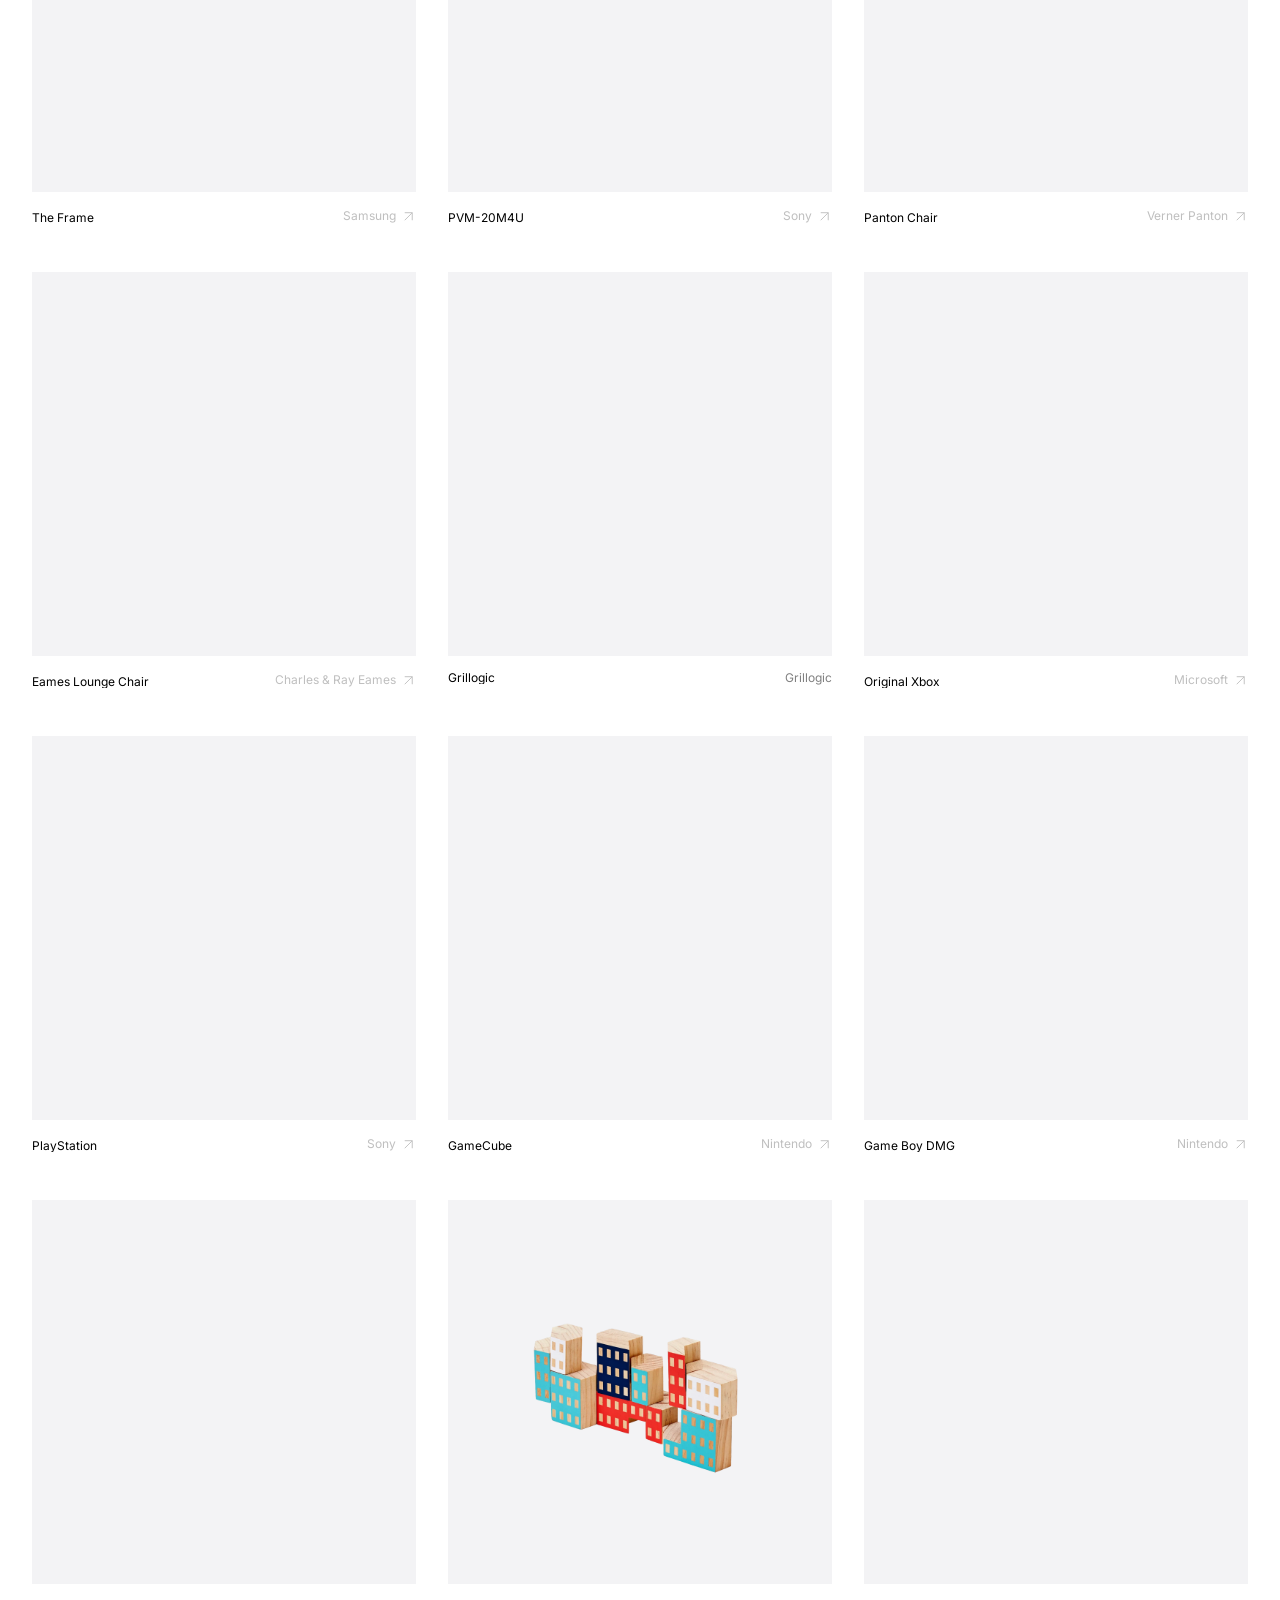
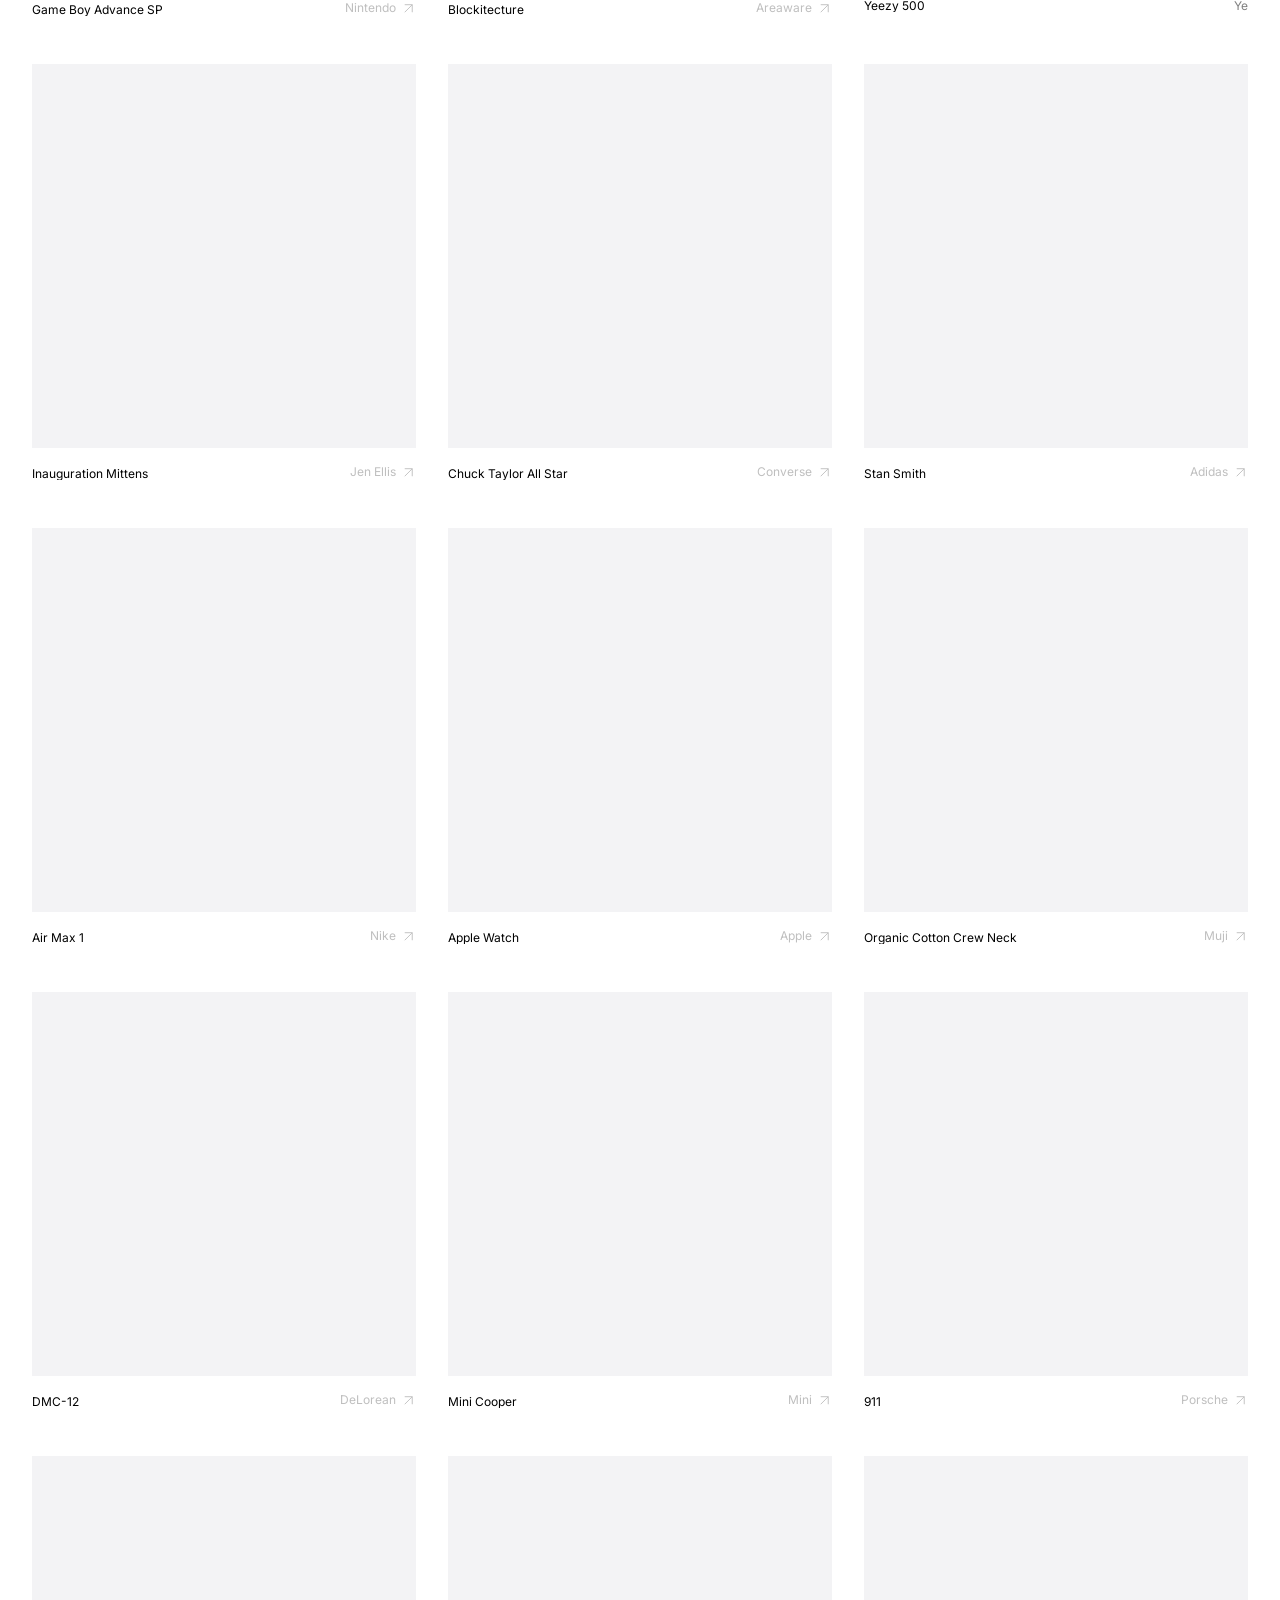
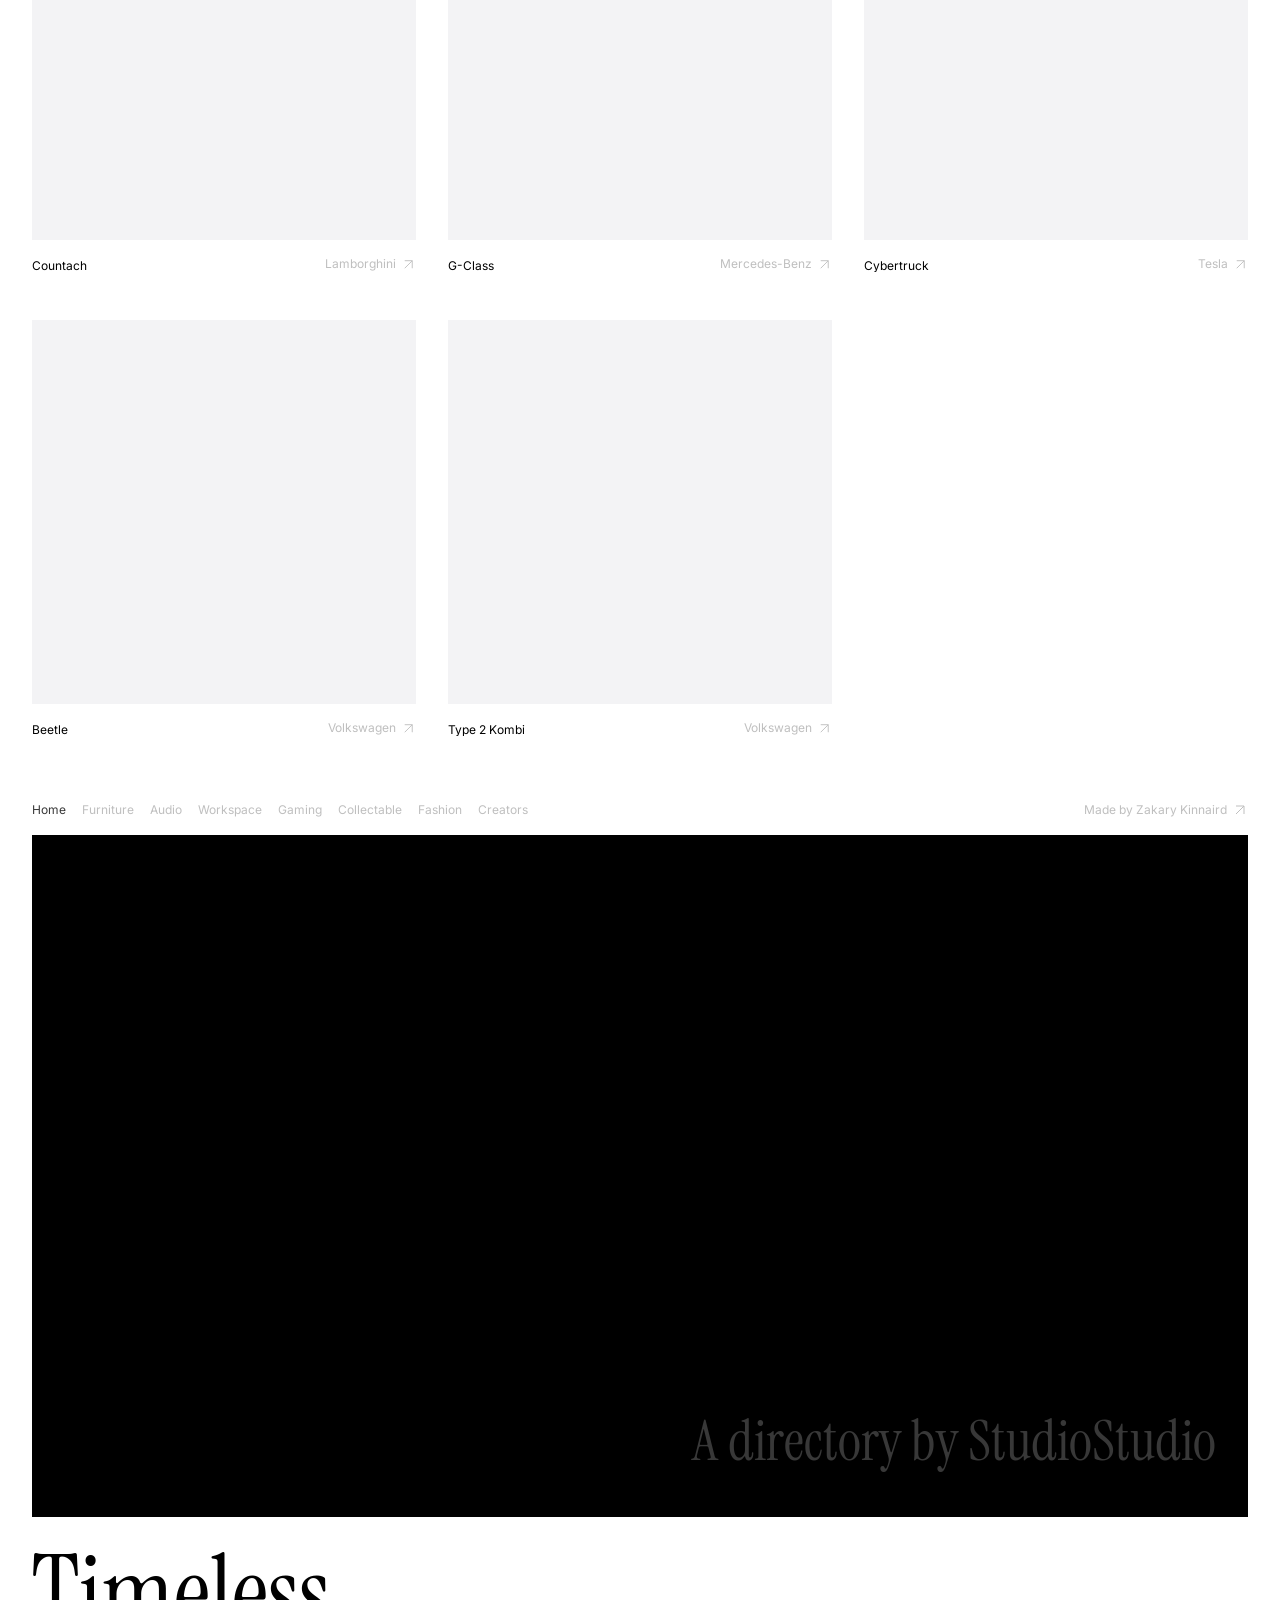
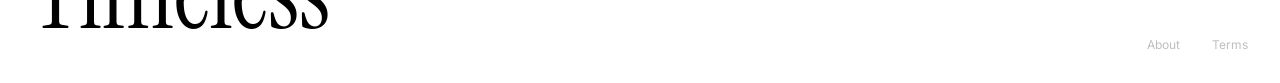
==== commit 1e58dfb1: "Update footer credit to say directory instead of catalogue. Co-authored-by: Cursor <cursoragent@curs" ====
--- a/index.html
+++ b/index.html
@@ -9,6 +9,16 @@
     <meta name="robots" content="index, follow">
     <link rel="canonical" href="https://timeless.directory/">
     <meta name="theme-color" content="#ffffff">
+    <style>
+        html.catalog-boot {
+            background: #ffffff;
+        }
+
+        html.catalog-boot .page--catalog {
+            visibility: hidden;
+        }
+    </style>
+    <link rel="preload" as="image" href="images/objects/cp2.webp">
     <meta property="og:type" content="website">
     <meta property="og:site_name" content="Timeless Objects">
     <meta property="og:title" content="Timeless Objects">
@@ -54,8 +64,12 @@
                 var isReload = entry && entry.type === "reload";
                 if (!isReload && sessionStorage.getItem("timeless-nav-intro-seen")) {
                     document.documentElement.classList.add("nav-intro-seen");
+                } else if (!window.matchMedia("(prefers-reduced-motion: reduce)").matches) {
+                    document.documentElement.classList.add("catalog-boot");
                 }
-            } catch (error) {}
+            } catch (error) {
+                document.documentElement.classList.add("catalog-boot");
+            }
         })();
     </script>
 </head>
@@ -92,7 +106,7 @@
                 </div>
                 <div class="site-footer__credit">
                     <div class="site-footer__credit-panel">
-                        <p class="site-footer__credit-label site-footer__text">A catalogue by StudioStudio</p>
+                        <p class="site-footer__credit-label site-footer__text">A directory by StudioStudio</p>
                     </div>
                 </div>
             </div>
--- a/styles.css
+++ b/styles.css
@@ -373,7 +373,9 @@
     }
 
     .menu,
-    .title-row .app-store-badge {
+    .title-row .app-store-badge,
+    .page--about-timeless .site-header--about,
+    .page--about-timeless .title-row--about {
         opacity: 1;
         animation: none;
     }
@@ -1167,19 +1169,9 @@
         opacity var(--link-hover-duration) var(--link-hover-ease);
 }
 
-.page--about-timeless .site-footer__credit {
+.page--about-timeless .site-footer__stage {
     height: calc(var(--top-screen-height, 100svh) - var(--footer-closing-height));
     min-height: calc(var(--top-screen-height, 100svh) - var(--footer-closing-height));
-    flex: none;
-    display: flex;
-    flex-direction: column;
-    margin-top: 0;
-    padding-top: var(--catalog-padding);
-    padding-right: var(--catalog-padding);
-    padding-left: var(--catalog-padding);
-    padding-bottom: 0;
-    background: var(--background);
-    box-sizing: border-box;
 }
 
 .site-footer__closing--catalog {
@@ -1210,6 +1202,14 @@
 }
 
 /* Timeless Objects — catalog */
+html.catalog-boot {
+    background: var(--background);
+}
+
+html.catalog-boot .page--catalog {
+    visibility: hidden;
+}
+
 .page--catalog {
     align-items: stretch;
     min-height: 100%;
@@ -2007,40 +2007,82 @@
     width: 100%;
 }
 
+.page--about-timeless .top-screen {
+    padding-left: var(--catalog-padding);
+    padding-right: var(--catalog-padding);
+}
+
+.page--about-timeless .site-header--about {
+    position: relative;
+    top: auto;
+    left: auto;
+    right: auto;
+    flex-shrink: 0;
+    width: 100%;
+    height: auto;
+    min-height: var(--site-header-height);
+    padding: calc(env(safe-area-inset-top, 0px) + 0px) 0 0;
+    background: transparent;
+    pointer-events: auto;
+    opacity: 1;
+}
+
+.page--about-timeless .top-screen:has(.hero-media.is-developing) .site-header--about,
+.page--about-timeless .top-screen:has(.hero-media.is-developing) .title-row--about {
+    opacity: 0;
+    animation: nav-fade-in var(--reveal-duration) var(--reveal-ease) var(--nav-fade-delay) both;
+}
+
+.page--about-timeless .top-screen:has(.hero-media.is-developed) .site-header--about,
+.page--about-timeless .top-screen:has(.hero-media.is-developed) .title-row--about {
+    opacity: 1;
+}
+
+html.nav-intro-seen .page--about-timeless .top-screen:has(.hero-media.is-developing) .site-header--about,
+html.nav-intro-seen .page--about-timeless .top-screen:has(.hero-media.is-developing) .title-row--about {
+    opacity: 1;
+    animation: none;
+}
+
+.page--about-timeless .site-header--about .filter-bar {
+    align-self: stretch;
+    height: 100%;
+}
+
+.title-row--about {
+    padding-top: var(--section-gap);
+    padding-bottom: var(--page-padding);
+}
+
 .page--about-timeless .site-footer {
     padding-left: 0;
     padding-right: 0;
 }
 
-.page--about-timeless .site-footer__closing {
+.page--about-timeless .site-footer__closing--catalog {
+    min-height: auto;
+}
+
+.about-timeless {
+    width: 100%;
+    padding: 0 var(--catalog-padding) var(--catalog-padding);
+}
+
+.page--about-timeless .about-copy {
     display: flex;
     flex-direction: column;
-    justify-content: flex-end;
-    padding-left: var(--catalog-padding);
-    padding-right: var(--catalog-padding);
-    min-height: auto;
-    padding-top: var(--catalog-padding);
-    padding-bottom: calc(var(--catalog-padding) + env(safe-area-inset-bottom, 0px));
-}
-
-.about-timeless {
-    width: 100%;
-    padding: var(--site-header-height) var(--catalog-padding) var(--catalog-padding);
-    padding-top: calc(env(safe-area-inset-top, 0px) + var(--site-header-height));
-}
-
-.about-timeless__title {
-    font-family: "Instrument Serif", Georgia, "Times New Roman", serif;
-    font-size: clamp(48px, 10vw, var(--detail-title-size));
-    font-weight: 400;
-    line-height: 1;
-    color: var(--text-primary);
-    margin-bottom: 48px;
-}
-
-.about-timeless .story-copy {
-    gap: 0.75em;
-    max-width: 720px;
+    gap: var(--story-block-gap);
+    width: 100%;
+    max-width: none;
+    padding-top: var(--story-block-gap);
+}
+
+.page--about-timeless .about-copy__group.story-copy {
+    gap: 0.15em;
+}
+
+.page--about-timeless .about-copy .story-line--lead {
+    margin-bottom: 0;
 }
 
 .about-timeless .story-line {
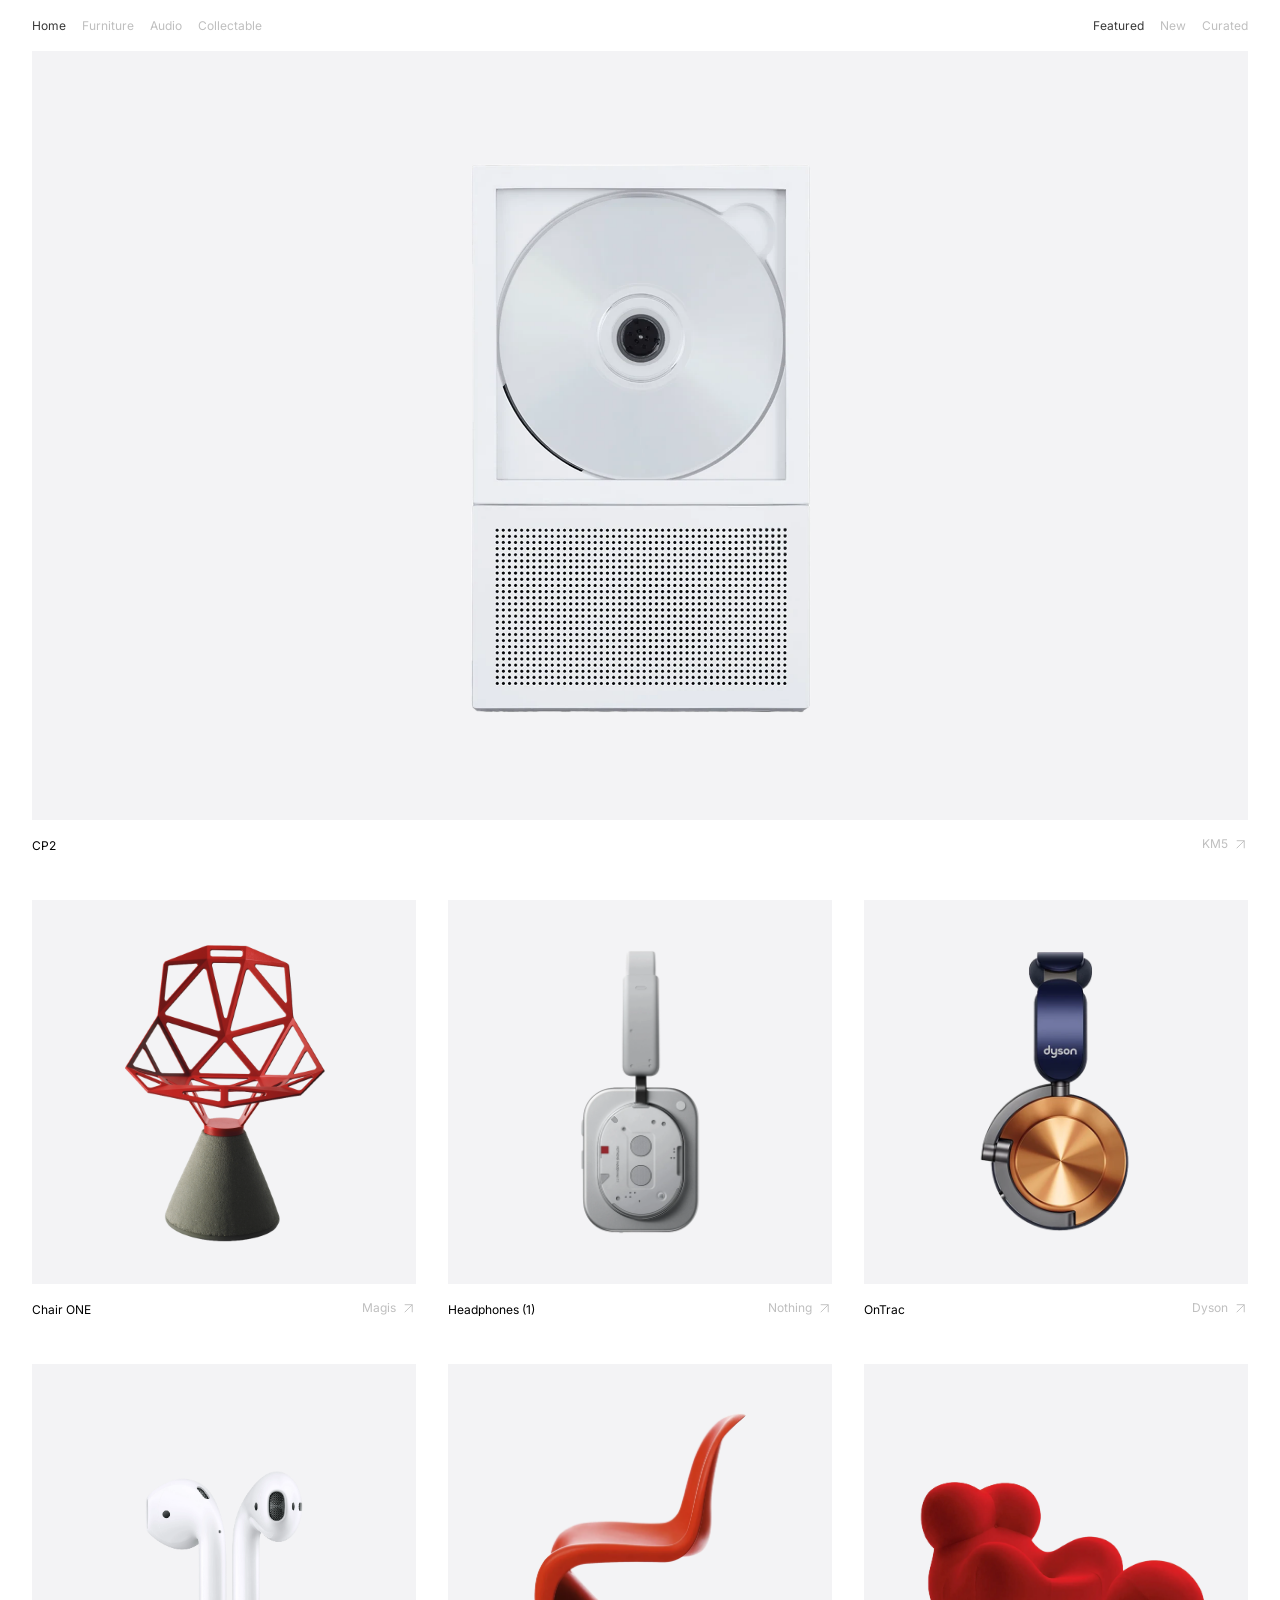
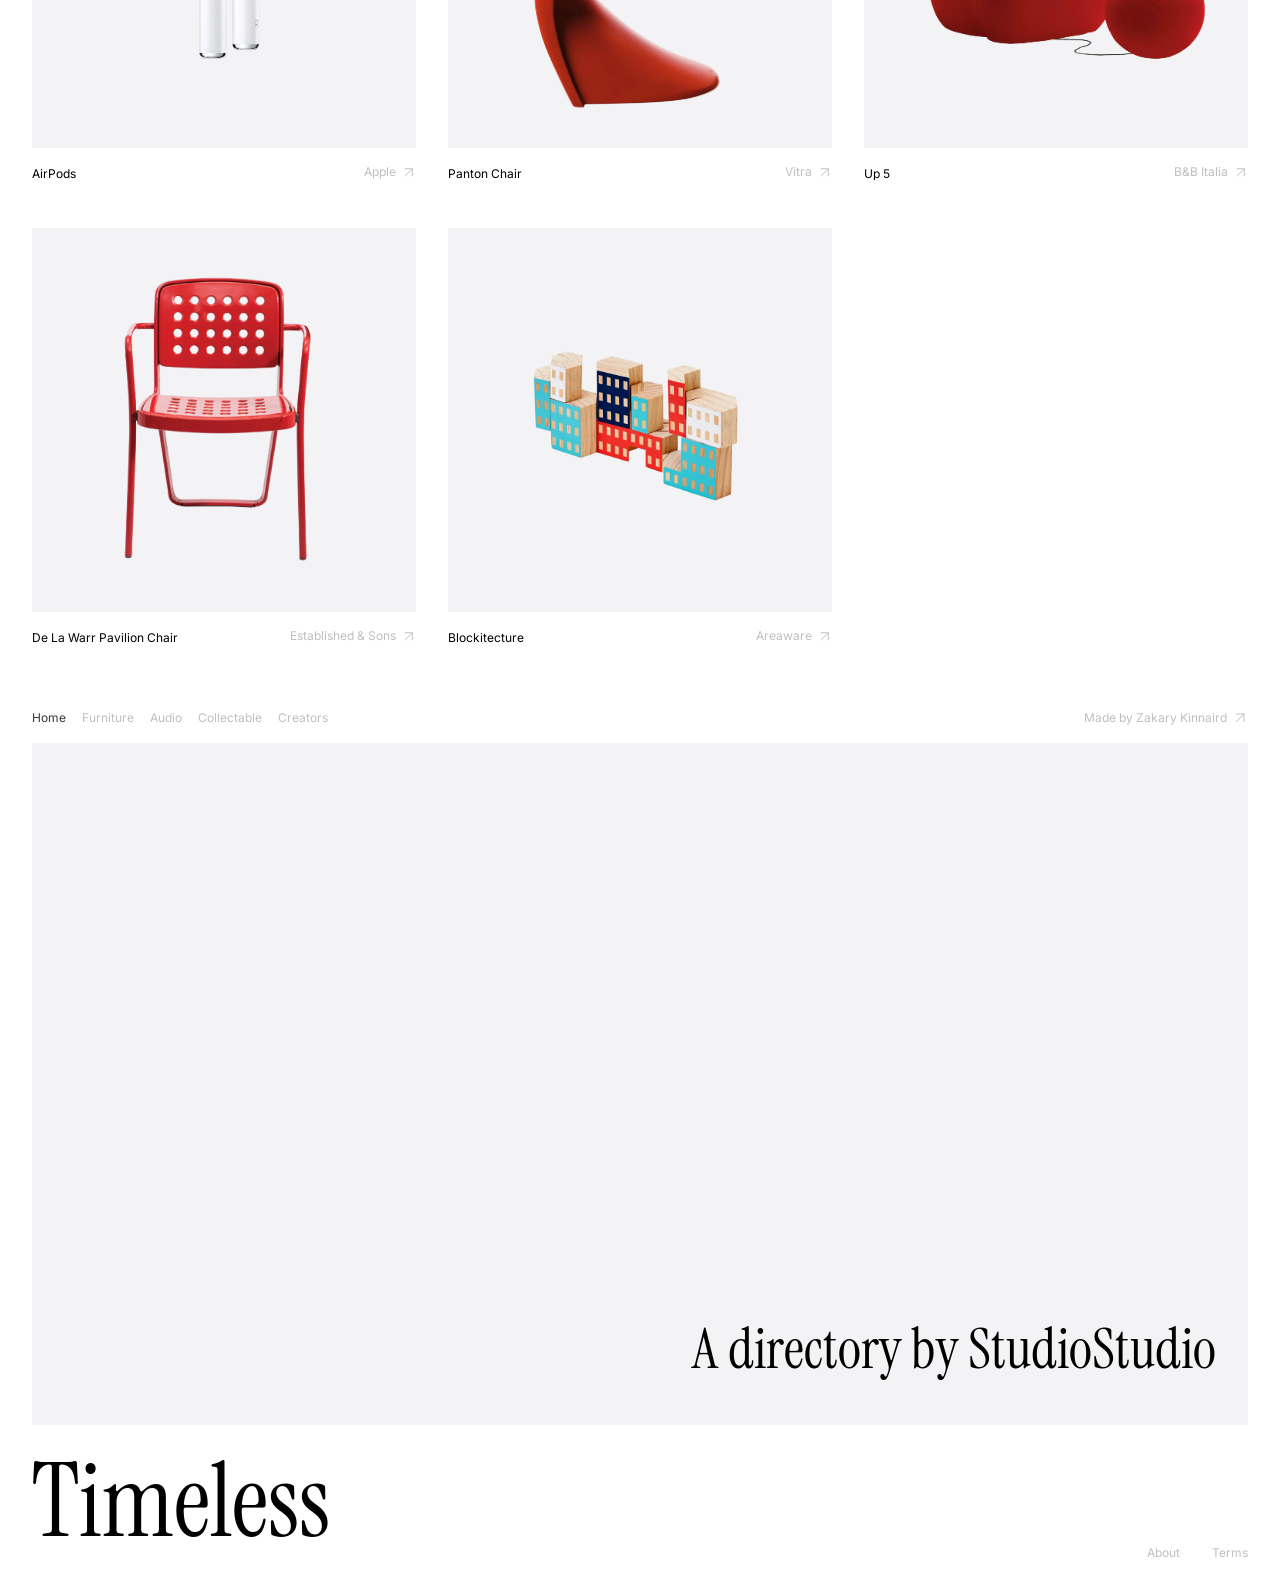
==== commit 6b02f331: "Update footer credit panel to image grey with black linked StudioStudio text. Co-authored-by: Cursor" ====
--- a/index.html
+++ b/index.html
@@ -106,7 +106,7 @@
                 </div>
                 <div class="site-footer__credit">
                     <div class="site-footer__credit-panel">
-                        <p class="site-footer__credit-label site-footer__text">A directory by StudioStudio</p>
+                        <p class="site-footer__credit-label site-footer__text">A directory by <a class="site-footer__credit-link" href="https://studiostudio.store/" target="_blank" rel="noopener noreferrer">StudioStudio</a></p>
                     </div>
                 </div>
             </div>
--- a/styles.css
+++ b/styles.css
@@ -1126,7 +1126,7 @@
     width: 100%;
     padding: var(--catalog-padding);
     padding-bottom: calc(var(--screen-bottom-padding) + env(safe-area-inset-bottom, 0px));
-    background: #000000;
+    background: var(--placeholder);
     box-sizing: border-box;
 }
 
@@ -1137,7 +1137,7 @@
     font-size: clamp(28px, 4.5vw, 56px);
     font-weight: 400;
     line-height: 1;
-    color: var(--night);
+    color: var(--text-primary);
     text-align: right;
     opacity: 0;
 }
@@ -1154,7 +1154,7 @@
 
 .site-footer__credit-link:hover,
 .site-footer__credit-link:focus-visible {
-    color: var(--background);
+    color: var(--text-dimmed);
 }
 
 .site-footer__credit-icon {
@@ -2169,6 +2169,10 @@
         max-height: var(--site-header-height);
     }
 
+    .site-footer__credit-panel {
+        padding: var(--catalog-padding);
+    }
+
     .collection-tabs--desktop {
         display: none;
     }
